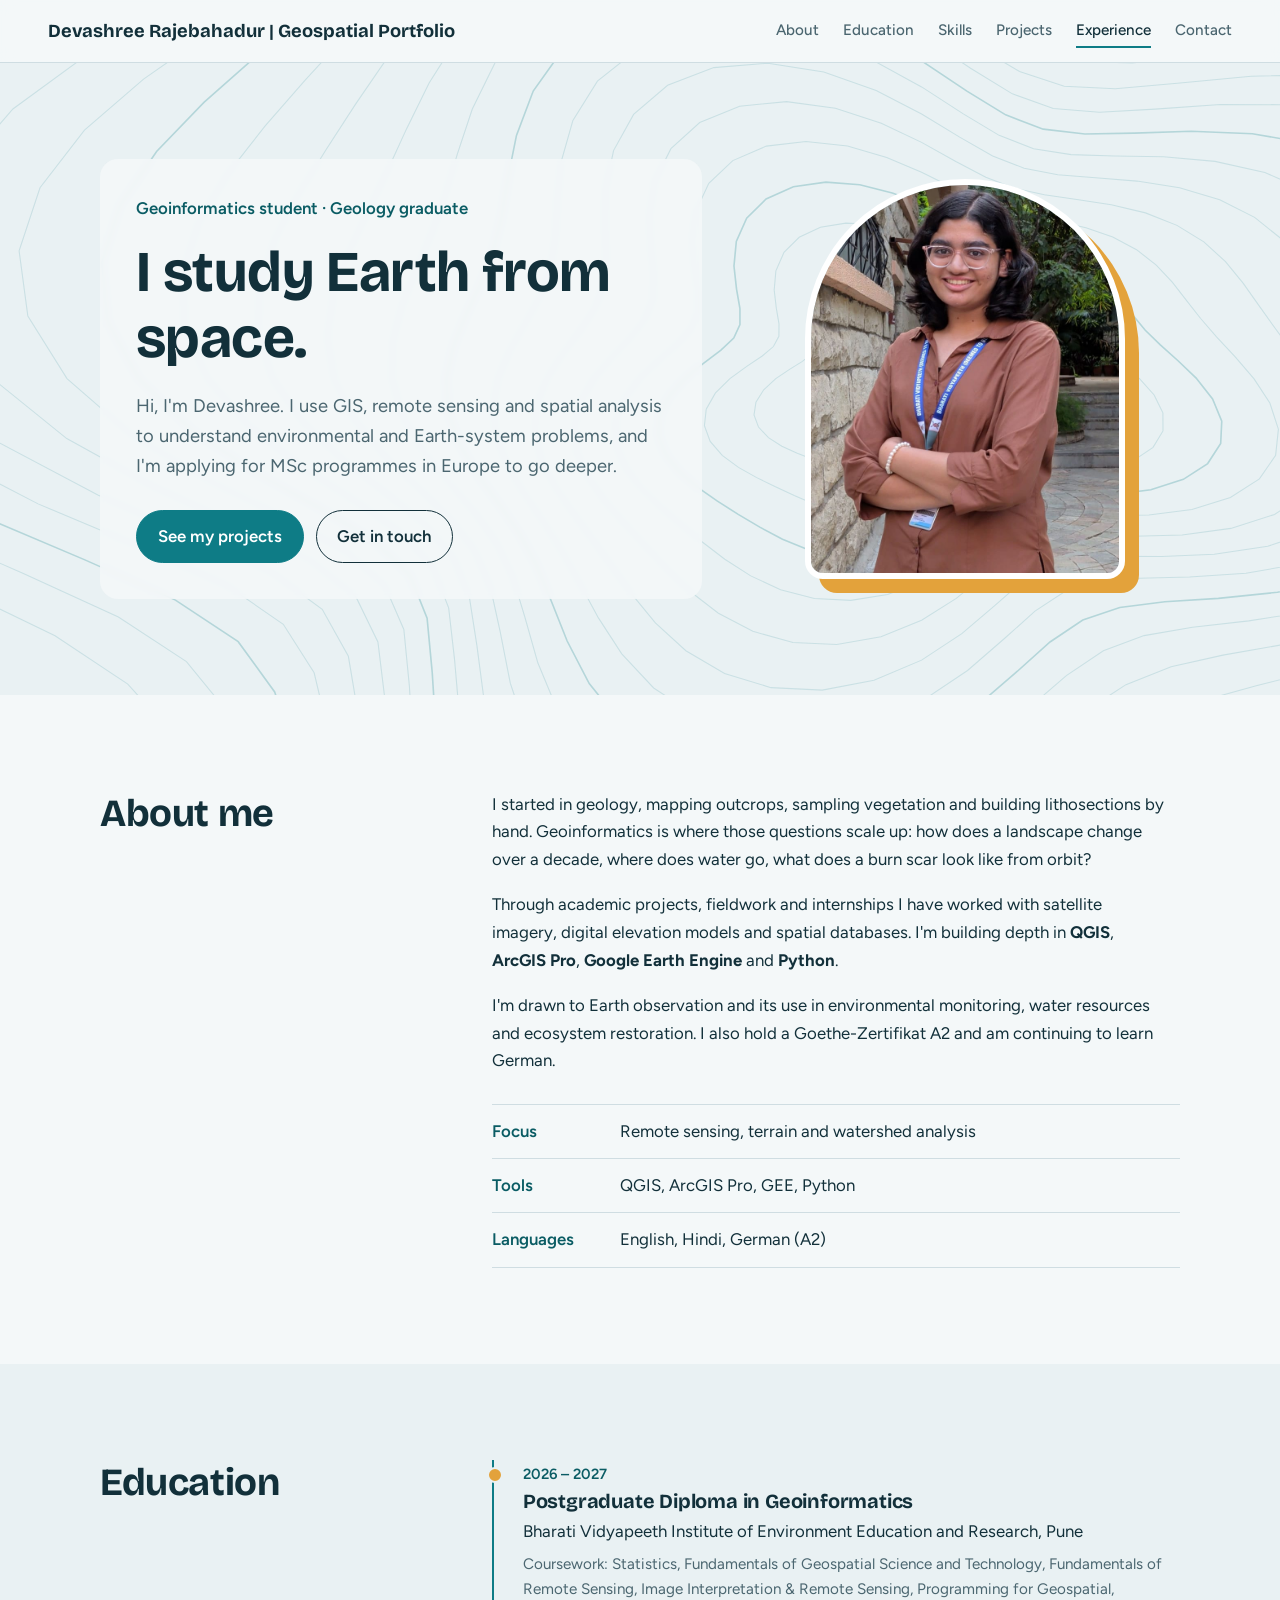
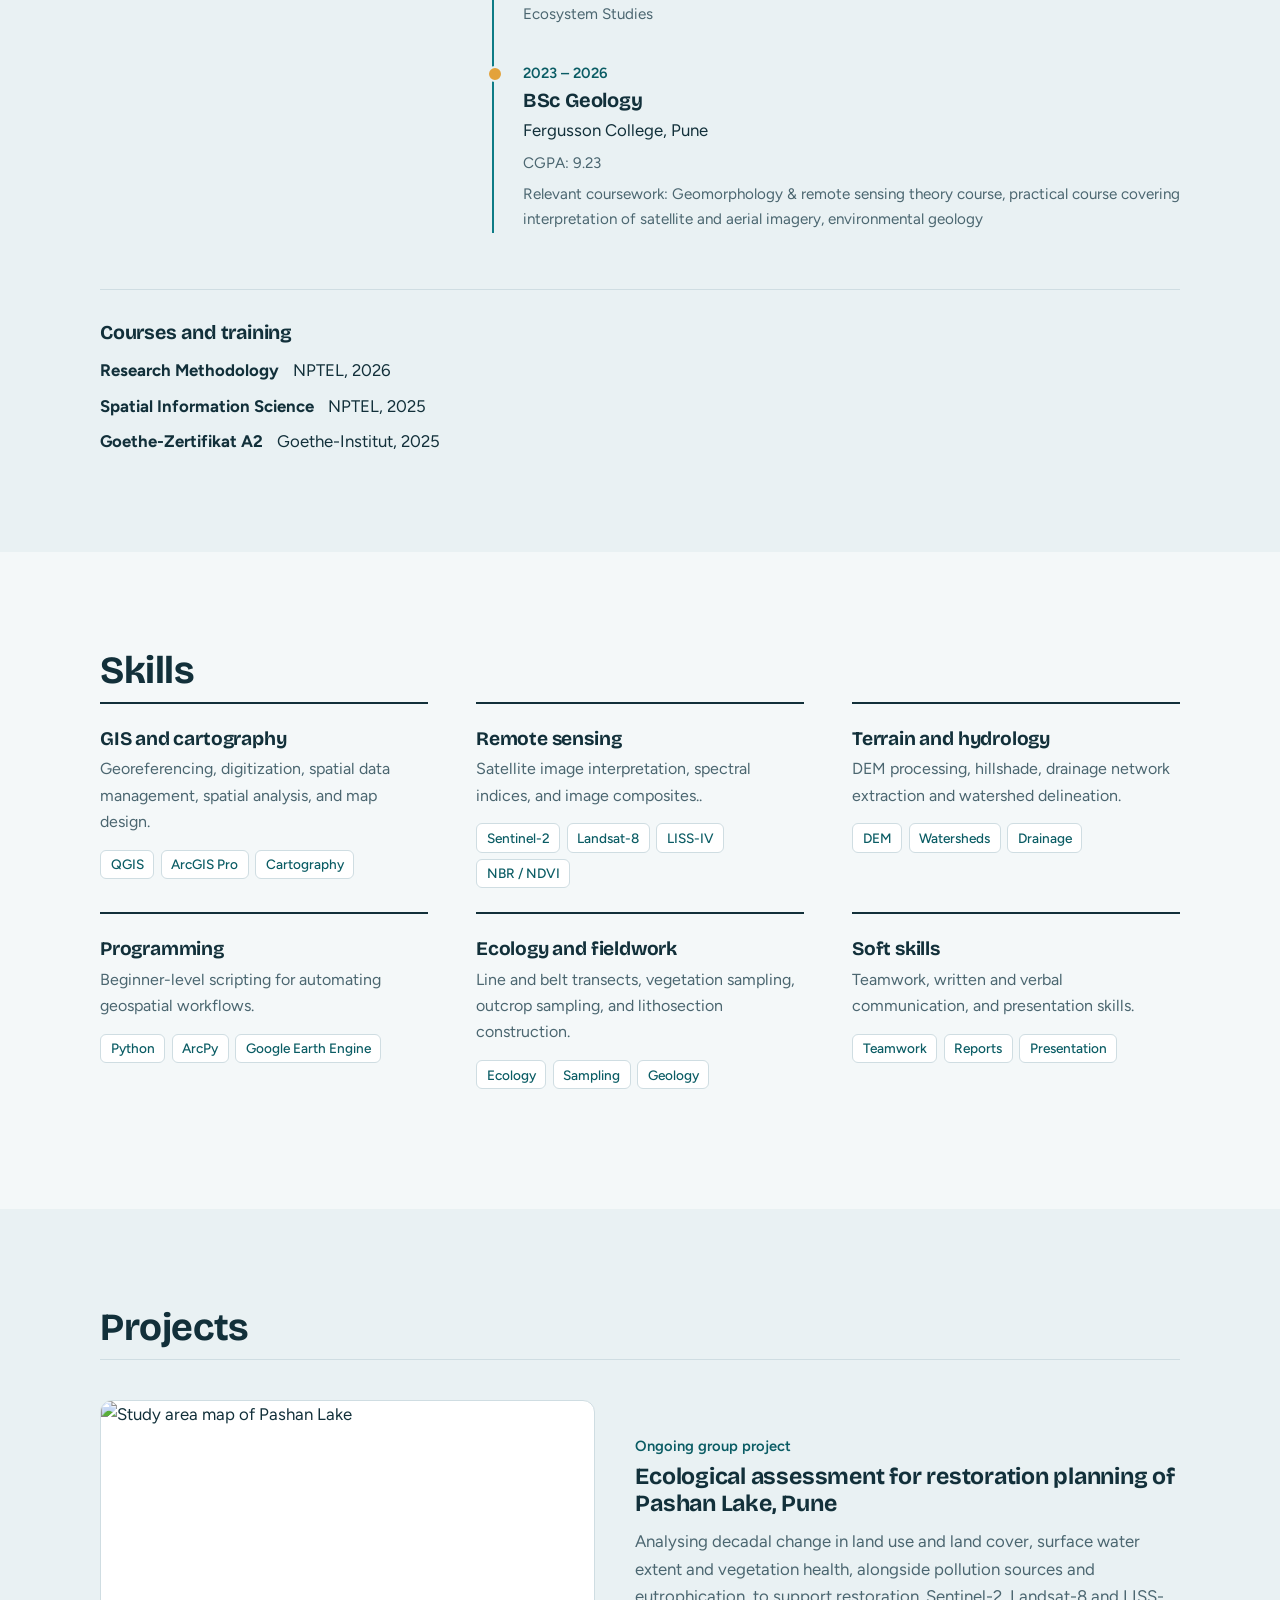
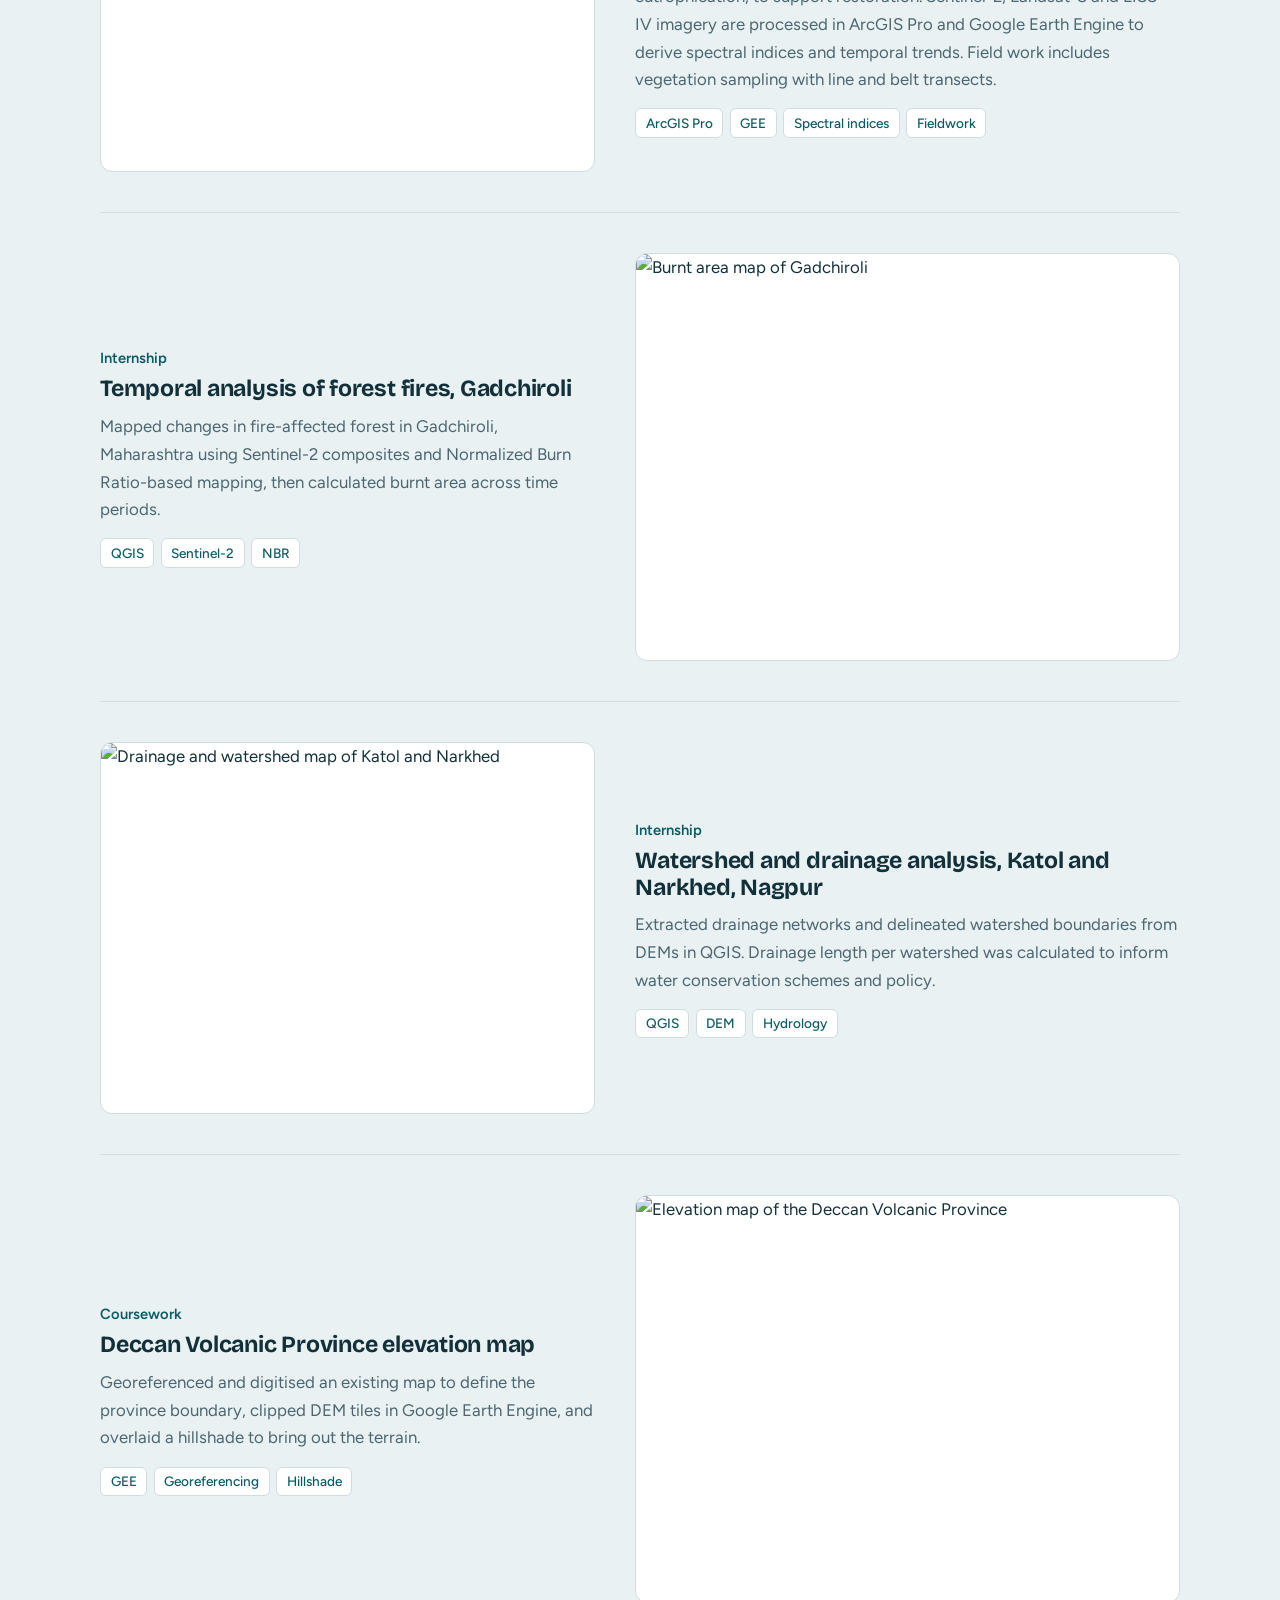
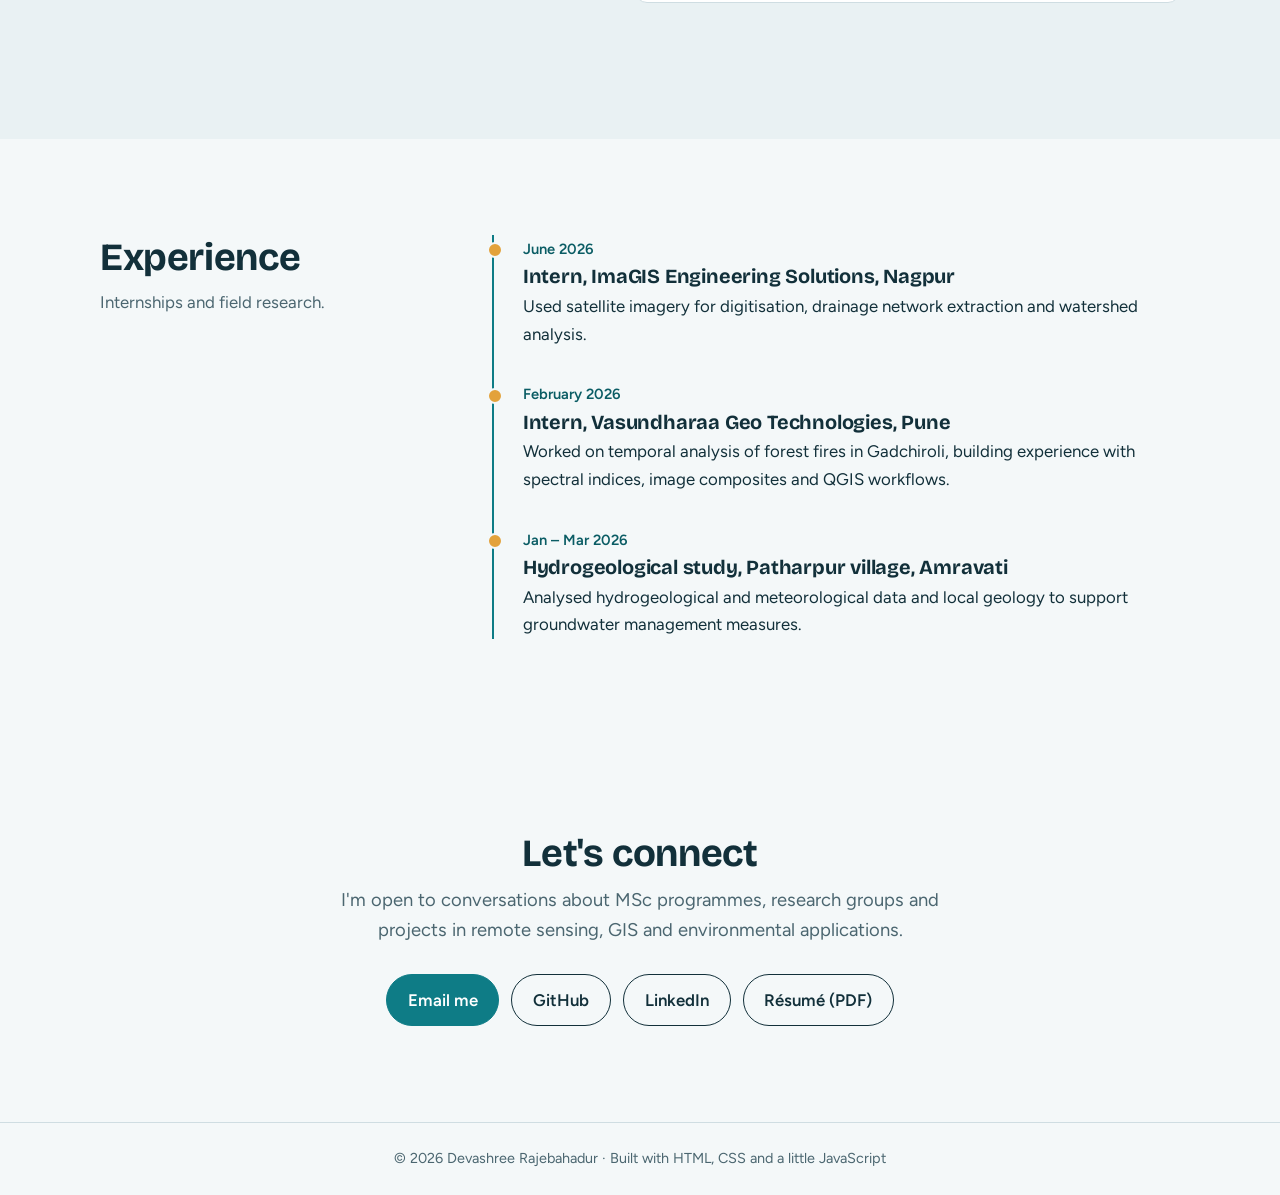
==== index.html @ 15a9a111 "Update index.html" ====
<!DOCTYPE html>
<html lang="en">
<head>
  <meta charset="UTF-8">
  <meta name="viewport" content="width=device-width, initial-scale=1.0">
  <title>Devashree Rajebahadur | Geospatial Portfolio</title>
  <meta name="description" content="Geoinformatics student with a geology background. GIS, remote sensing and spatial analysis portfolio.">
  <link rel="preconnect" href="https://fonts.googleapis.com">
  <link rel="preconnect" href="https://fonts.gstatic.com" crossorigin>
  <link href="https://fonts.googleapis.com/css2?family=Bricolage+Grotesque:opsz,wght@12..96,500;12..96,700&family=Figtree:wght@400;500;600&display=swap" rel="stylesheet">
  <link rel="stylesheet" href="style.css">
</head>
<body>

<header class="nav" id="top">
  <a class="brand" href="#top">Devashree Rajebahadur | Geospatial Portfolio</a>
  <button class="menu-btn" id="menuBtn" aria-label="Open menu" aria-expanded="false">Menu</button>
  <nav id="navLinks" aria-label="Main">
    <a href="#about">About</a>
    <a href="#education">Education</a>
    <a href="#skills">Skills</a>
    <a href="#projects">Projects</a>
    <a href="#experience">Experience</a>
    <a href="#contact">Contact</a>
  </nav>
</header>

<main>
  <!-- HERO -->
  <section class="hero">
    <svg class="contours" id="contours" aria-hidden="true" preserveAspectRatio="xMidYMid slice"></svg>
    <div class="wrap hero-grid">
      <div class="hero-text">
        <p class="kicker">Geoinformatics student · Geology graduate</p>
        <h1>I study Earth from space.</h1>
        <p class="lead">Hi, I'm Devashree. I use GIS, remote sensing and spatial analysis to understand environmental and Earth-system problems, and I'm applying for MSc programmes in Europe to go deeper.</p>
        <div class="actions">
          <a class="btn primary" href="#projects">See my projects</a>
          <a class="btn" href="#contact">Get in touch</a>
        </div>
      </div>
      <figure class="portrait">
        <img src="uploads/profilepic.jpeg" alt="Portrait of Devashree Rajebahadur">
      </figure>
    </div>
  </section>

  <!-- ABOUT -->
  <section class="section" id="about">
    <div class="wrap two-col">
      <div>
        <h2>About me</h2>
       <!---- <p class="sub">From rocks in the field to pixels on screen.</p> -->
      </div>
      <div class="prose">
        <p>I started in geology, mapping outcrops, sampling vegetation and building lithosections by hand. Geoinformatics is where those questions scale up: how does a landscape change over a decade, where does water go, what does a burn scar look like from orbit?</p>
        <p>Through academic projects, fieldwork and internships I have worked with satellite imagery, digital elevation models and spatial databases. I'm building depth in <strong>QGIS</strong>, <strong>ArcGIS Pro</strong>, <strong>Google Earth Engine</strong> and <strong>Python</strong>.</p>
        <p>I'm drawn to Earth observation and its use in environmental monitoring, water resources and ecosystem restoration. I also hold a Goethe-Zertifikat A2 and am continuing to learn German.</p>
        <dl class="facts">
          <div><dt>Focus</dt><dd>Remote sensing, terrain and watershed analysis</dd></div>
          <div><dt>Tools</dt><dd>QGIS, ArcGIS Pro, GEE, Python</dd></div>
          <div><dt>Languages</dt><dd>English, Hindi, German (A2)</dd></div>
        </dl>
      </div>
    </div>
  </section>

  <!-- EDUCATION -->
  <section class="section alt" id="education">
    <div class="wrap two-col">
      <div>
        <h2>Education</h2>
        <!-- <p class="sub">Where the foundations come from.</p> -->
      </div>
      <ol class="timeline">
        <li>
          <span class="when">2026 – 2027</span>
          <h3>Postgraduate Diploma in Geoinformatics</h3>
          <p>Bharati Vidyapeeth Institute of Environment Education and Research, Pune</p>
          <p class="note">Coursework: Statistics, Fundamentals of Geospatial Science and Technology, Fundamentals of Remote Sensing, Image Interpretation &amp; Remote Sensing, Programming for Geospatial, Ecosystem Studies</p>
        </li>
        <li>
          <span class="when">2023 – 2026</span>
          <h3>BSc Geology</h3>
          <p>Fergusson College, Pune</p>
          <p class="note">CGPA: 9.23</p>
          <p class="note"> Relevant coursework: Geomorphology & remote sensing theory course, practical course covering interpretation of satellite and aerial imagery, environmental geology</p>
        </li>
      </ol>
    </div>
    <div class="wrap certs">
      <h3>Courses and training</h3>
      <ul>
        <li><strong>Research Methodology</strong> NPTEL, 2026 <!-- <a href="#">Certificate</a> --></li>
        <li><strong>Spatial Information Science</strong> NPTEL, 2025 </li>
        <li><strong>Goethe-Zertifikat A2</strong> Goethe-Institut, 2025 </li>
      </ul>
    </div>
  </section>

  <!-- SKILLS -->
  <section class="section" id="skills">
    <div class="wrap">
      <h2>Skills</h2>
      <!-- <p class="sub">What I can do today, and what I'm actively building.</p> -->
      <div class="skill-list">
        <div class="skill">
          <h3>GIS and cartography</h3>
          <p>Georeferencing, digitization, spatial data management, spatial analysis, and map design.</p>
          <ul class="tags"><li>QGIS</li><li>ArcGIS Pro</li><li>Cartography</li></ul>
        </div>
        <div class="skill">
          <h3>Remote sensing</h3>
          <p>Satellite image interpretation, spectral indices, and image composites..</p>
          <ul class="tags"><li>Sentinel-2</li><li>Landsat-8</li><li>LISS-IV</li><li>NBR / NDVI</li></ul>
        </div>
        <div class="skill">
          <h3>Terrain and hydrology</h3>
          <p>DEM processing, hillshade, drainage network extraction and watershed delineation.</p>
          <ul class="tags"><li>DEM</li><li>Watersheds</li><li>Drainage</li></ul>
        </div>
        <div class="skill">
          <h3>Programming</h3>
          <p>Beginner-level scripting for automating geospatial workflows.</p>
          <ul class="tags"><li>Python</li><li>ArcPy</li><li>Google Earth Engine</li></ul>
        </div>
        <div class="skill">
          <h3>Ecology and fieldwork</h3>
          <p>Line and belt transects, vegetation sampling, outcrop sampling, and lithosection construction.</p>
          <ul class="tags"><li>Ecology</li><li>Sampling</li><li>Geology</li></ul>
        </div>
        <div class="skill">
          <h3>Soft skills</h3>
          <p>Teamwork, written and verbal communication, and presentation skills.</p>
          <ul class="tags"><li>Teamwork</li><li>Reports</li><li>Presentation</li></ul>
        </div>
      </div>
    </div>
  </section>

  <!-- PROJECTS -->
  <section class="section alt" id="projects">
    <div class="wrap">
      <h2>Projects</h2>
      <!-- <p class="sub">Questions I've asked of spatial data.</p> -->

      <article class="project">
        <img src="uploads/pashan-lake.jpg" alt="Study area map of Pashan Lake">
        <div>
          <p class="type">Ongoing group project</p>
          <h3>Ecological assessment for restoration planning of Pashan Lake, Pune</h3>
          <p>Analysing decadal change in land use and land cover, surface water extent and vegetation health, alongside pollution sources and eutrophication, to support restoration. Sentinel-2, Landsat-8 and LISS-IV imagery are processed in ArcGIS Pro and Google Earth Engine to derive spectral indices and temporal trends. Field work includes vegetation sampling with line and belt transects.</p>
          <ul class="tags"><li>ArcGIS Pro</li><li>GEE</li><li>Spectral indices</li><li>Fieldwork</li></ul>
        </div>
      </article>

      <article class="project">
        <img src="uploads/forest-fire.jpg" alt="Burnt area map of Gadchiroli">
        <div>
          <p class="type">Internship</p>
          <h3>Temporal analysis of forest fires, Gadchiroli</h3>
          <p>Mapped changes in fire-affected forest in Gadchiroli, Maharashtra using Sentinel-2 composites and Normalized Burn Ratio-based mapping, then calculated burnt area across time periods.</p>
          <ul class="tags"><li>QGIS</li><li>Sentinel-2</li><li>NBR</li></ul>
        </div>
      </article>

      <article class="project">
        <img src="uploads/watershed.jpg" alt="Drainage and watershed map of Katol and Narkhed">
        <div>
          <p class="type">Internship</p>
          <h3>Watershed and drainage analysis, Katol and Narkhed, Nagpur</h3>
          <p>Extracted drainage networks and delineated watershed boundaries from DEMs in QGIS. Drainage length per watershed was calculated to inform water conservation schemes and policy.</p>
          <ul class="tags"><li>QGIS</li><li>DEM</li><li>Hydrology</li></ul>
        </div>
      </article>

      <article class="project">
        <img src="uploads/deccan.jpg" alt="Elevation map of the Deccan Volcanic Province">
        <div>
          <p class="type">Coursework</p>
          <h3>Deccan Volcanic Province elevation map</h3>
          <p>Georeferenced and digitised an existing map to define the province boundary, clipped DEM tiles in Google Earth Engine, and overlaid a hillshade to bring out the terrain.</p>
          <ul class="tags"><li>GEE</li><li>Georeferencing</li><li>Hillshade</li></ul>
        </div>
      </article>
    </div>
  </section>

  <!-- EXPERIENCE -->
  <section class="section" id="experience">
    <div class="wrap two-col">
      <div>
        <h2>Experience</h2>
        <p class="sub">Internships and field research.</p>
      </div>
      <ol class="timeline">
        <li>
          <span class="when">June 2026</span>
          <h3>Intern, ImaGIS Engineering Solutions, Nagpur</h3>
          <p>Used satellite imagery for digitisation, drainage network extraction and watershed analysis.</p>
        </li>
        <li>
          <span class="when">February 2026</span>
          <h3>Intern, Vasundharaa Geo Technologies, Pune</h3>
          <p>Worked on temporal analysis of forest fires in Gadchiroli, building experience with spectral indices, image composites and QGIS workflows.</p>
        </li>
        <li>
          <span class="when">Jan – Mar 2026</span>
          <h3>Hydrogeological study, Patharpur village, Amravati</h3>
          <p>Analysed hydrogeological and meteorological data and local geology to support groundwater management measures.</p>
        </li>
      </ol>
    </div>
  </section>

  <!-- CONTACT -->
  <section class="section contact" id="contact">
    <div class="wrap">
      <h2>Let's connect</h2>
      <p class="lead">I'm open to conversations about MSc programmes, research groups and projects in remote sensing, GIS and environmental applications.</p>
      <div class="actions">
        <a class="btn primary" href="mailto:your.email@example.com">Email me</a>
        <a class="btn" href="https://github.com/devashree-rajebahadur" target="_blank" rel="noopener">GitHub</a>
        <a class="btn" href="https://www.linkedin.com/in/devashree-rajebahadur-34b493273/" target="_blank" rel="noopener">LinkedIn</a>
        <a class="btn" href="files/resume.pdf" target="_blank" rel="noopener">Résumé (PDF)</a>
      </div>
    </div>
  </section>
</main>

<footer>
  <p>© <span id="year"></span> Devashree Rajebahadur · Built with HTML, CSS and a little JavaScript</p>
</footer>

<script src="script.js"></script>
</body>
</html>
---- style.css ----
:root {
  --bg: #f4f8f9;
  --surface: #ffffff;
  --alt: #e9f1f3;
  --ink: #12303a;
  --muted: #4b6670;
  --line: #cfdde2;
  --accent: #0e7c86;
  --accent-dark: #0a5c64;
  --warm: #e3a23b;
}

* { box-sizing: border-box; margin: 0; padding: 0; }
html { scroll-behavior: smooth; scroll-padding-top: 72px; }
body {
  font-family: 'Figtree', system-ui, sans-serif;
  background: var(--bg);
  color: var(--ink);
  line-height: 1.65;
  font-size: 1.05rem;
}
h1, h2, h3 { font-family: 'Bricolage Grotesque', sans-serif; line-height: 1.15; letter-spacing: -0.01em; }
a { color: var(--accent-dark); }
a:focus-visible, button:focus-visible { outline: 3px solid var(--warm); outline-offset: 3px; }
.wrap { width: min(1080px, 100% - 3rem); margin-inline: auto; }

/* NAV */
.nav {
  position: sticky; top: 0; z-index: 20;
  display: flex; justify-content: space-between; align-items: center;
  padding: .9rem clamp(1rem, 4vw, 3rem);
  background: rgba(244, 248, 249, .92);
  backdrop-filter: blur(8px);
  border-bottom: 1px solid var(--line);
}
.brand { font-family: 'Bricolage Grotesque', sans-serif; font-weight: 700; font-size: 1.15rem; text-decoration: none; color: var(--ink); }
nav { display: flex; gap: 1.5rem; }
nav a { text-decoration: none; color: var(--muted); font-weight: 500; font-size: .95rem; padding: .2rem 0; border-bottom: 2px solid transparent; }
nav a:hover, nav a.active { color: var(--ink); border-color: var(--accent); }
.menu-btn { display: none; background: none; border: 1px solid var(--line); border-radius: 8px; padding: .4rem .8rem; font: inherit; color: var(--ink); cursor: pointer; }

/* HERO */
.hero { position: relative; overflow: hidden; padding: clamp(3rem, 8vw, 6rem) 0; background: var(--alt); }
.contours { position: absolute; inset: 0; width: 100%; height: 100%; }
.contours path { fill: none; stroke: var(--accent); stroke-width: 1; opacity: .14; }
.contours path:nth-child(5n) { stroke-width: 1.5; opacity: .24; }
.hero-grid { position: relative; display: grid; grid-template-columns: 1.4fr 1fr; gap: 3rem; align-items: center; }
.hero-text {
  background: rgba(244, 248, 249, .88);
  backdrop-filter: blur(3px);
  border-radius: 18px;
  padding: clamp(1.25rem, 3vw, 2.25rem);
}
.kicker { color: var(--accent-dark); font-weight: 600; margin-bottom: 1rem; }
h1 { font-size: clamp(2.2rem, 5vw, 3.6rem); font-weight: 700; margin-bottom: 1.2rem; }
.lead { font-size: 1.15rem; color: var(--muted); max-width: 40rem; }
.actions { display: flex; flex-wrap: wrap; gap: .75rem; margin-top: 1.8rem; }
.btn {
  display: inline-block; padding: .7rem 1.3rem; border-radius: 999px;
  border: 1.5px solid var(--ink); color: var(--ink); text-decoration: none; font-weight: 600;
  transition: background .2s, color .2s;
}
.btn:hover { background: var(--ink); color: #fff; }
.btn.primary { background: var(--accent); border-color: var(--accent); color: #fff; }
.btn.primary:hover { background: var(--accent-dark); border-color: var(--accent-dark); }
.portrait { justify-self: center; width: min(320px, 80%); aspect-ratio: 4 / 5; border-radius: 160px 160px 18px 18px; overflow: hidden; border: 6px solid var(--surface); box-shadow: 14px 14px 0 var(--warm); background: var(--line); }
.portrait img { width: 100%; height: 100%; object-fit: cover; display: block; }

/* SECTIONS */
.section { padding: clamp(3.5rem, 8vw, 6rem) 0; }
.section.alt { background: var(--alt); }
h2 { font-size: clamp(1.8rem, 3.5vw, 2.4rem); margin-bottom: .6rem; }
.sub { color: var(--muted); margin-bottom: 2rem; }
.two-col { display: grid; grid-template-columns: 1fr 2fr; gap: 3rem; }
.two-col .sub { margin-bottom: 0; }
.prose p { margin-bottom: 1.1rem; max-width: 42rem; }
.facts { margin-top: 1.8rem; border-top: 1px solid var(--line); }
.facts div { display: grid; grid-template-columns: 7rem 1fr; gap: 1rem; padding: .8rem 0; border-bottom: 1px solid var(--line); }
.facts dt { font-weight: 600; color: var(--accent-dark); }

/* TIMELINE */
.timeline { list-style: none; border-left: 2px solid var(--accent); padding-left: 1.8rem; }
.timeline li { position: relative; padding-bottom: 2rem; }
.timeline li:last-child { padding-bottom: 0; }
.timeline li::before { content: ''; position: absolute; left: calc(-1.8rem - 7px); top: .45rem; width: 12px; height: 12px; border-radius: 50%; background: var(--warm); border: 2px solid var(--bg); }
.alt .timeline li::before { border-color: var(--alt); }
.when { font-weight: 600; color: var(--accent-dark); font-size: .92rem; }
.timeline h3 { font-size: 1.25rem; margin: .15rem 0 .3rem; }
.note { color: var(--muted); font-size: .95rem; margin-top: .4rem; }
.certs { margin-top: 3.5rem; padding-top: 2rem; border-top: 1px solid var(--line); }
.certs h3 { margin-bottom: .8rem; }
.certs ul { list-style: none; display: grid; gap: .5rem; }
.certs strong { margin-right: .6rem; }

/* SKILLS */
.skill-list { display: grid; grid-template-columns: repeat(auto-fit, minmax(300px, 1fr)); gap: 0 3rem; }
.skill { padding: 1.5rem 0; border-top: 2px solid var(--ink); }
.skill h3 { font-size: 1.2rem; margin-bottom: .4rem; }
.skill p { color: var(--muted); font-size: 1rem; }
.tags { list-style: none; display: flex; flex-wrap: wrap; gap: .4rem; margin-top: .9rem; }
.tags li { background: var(--surface); border: 1px solid var(--line); border-radius: 6px; padding: .15rem .6rem; font-size: .85rem; font-weight: 500; color: var(--accent-dark); }

/* PROJECTS */
.project { display: grid; grid-template-columns: 1fr 1.1fr; gap: 2.5rem; align-items: center; padding: 2.5rem 0; border-top: 1px solid var(--line); }
.project:nth-of-type(even) img, .project:nth-of-type(even) .ph { order: 2; }
.project img, .project .ph { width: 100%; aspect-ratio: 4 / 3; object-fit: cover; border-radius: 12px; background: var(--surface); border: 1px solid var(--line); }
.ph { display: grid; place-items: center; color: var(--muted); font-size: .9rem; text-align: center; padding: 1rem; background-image: repeating-radial-gradient(circle at 30% 40%, transparent 0 14px, rgba(14,124,134,.12) 14px 15px) !important; }
.type { color: var(--accent-dark); font-weight: 600; font-size: .92rem; margin-bottom: .3rem; }
.project h3 { font-size: 1.45rem; margin-bottom: .7rem; }
.project p:not(.type) { color: var(--muted); }

/* CONTACT / FOOTER */
.contact { text-align: center; }
.contact .lead { margin-inline: auto; }
.contact .actions { justify-content: center; }
footer { text-align: center; padding: 1.5rem; font-size: .9rem; color: var(--muted); border-top: 1px solid var(--line); }

/* RESPONSIVE */
@media (max-width: 800px) {
  .menu-btn { display: block; }
  nav { display: none; position: absolute; top: 100%; left: 0; right: 0; flex-direction: column; gap: 0; background: var(--bg); border-bottom: 1px solid var(--line); padding: .5rem 1.5rem 1rem; }
  nav.open { display: flex; }
  nav a { padding: .7rem 0; }
  .hero-grid, .two-col, .project { grid-template-columns: 1fr; gap: 1.5rem; }
  .project:nth-of-type(even) img, .project:nth-of-type(even) .ph { order: 0; }
  .portrait { order: -1; width: 220px; }
}
@media (prefers-reduced-motion: reduce) { html { scroll-behavior: auto; } * { transition: none !important; } }
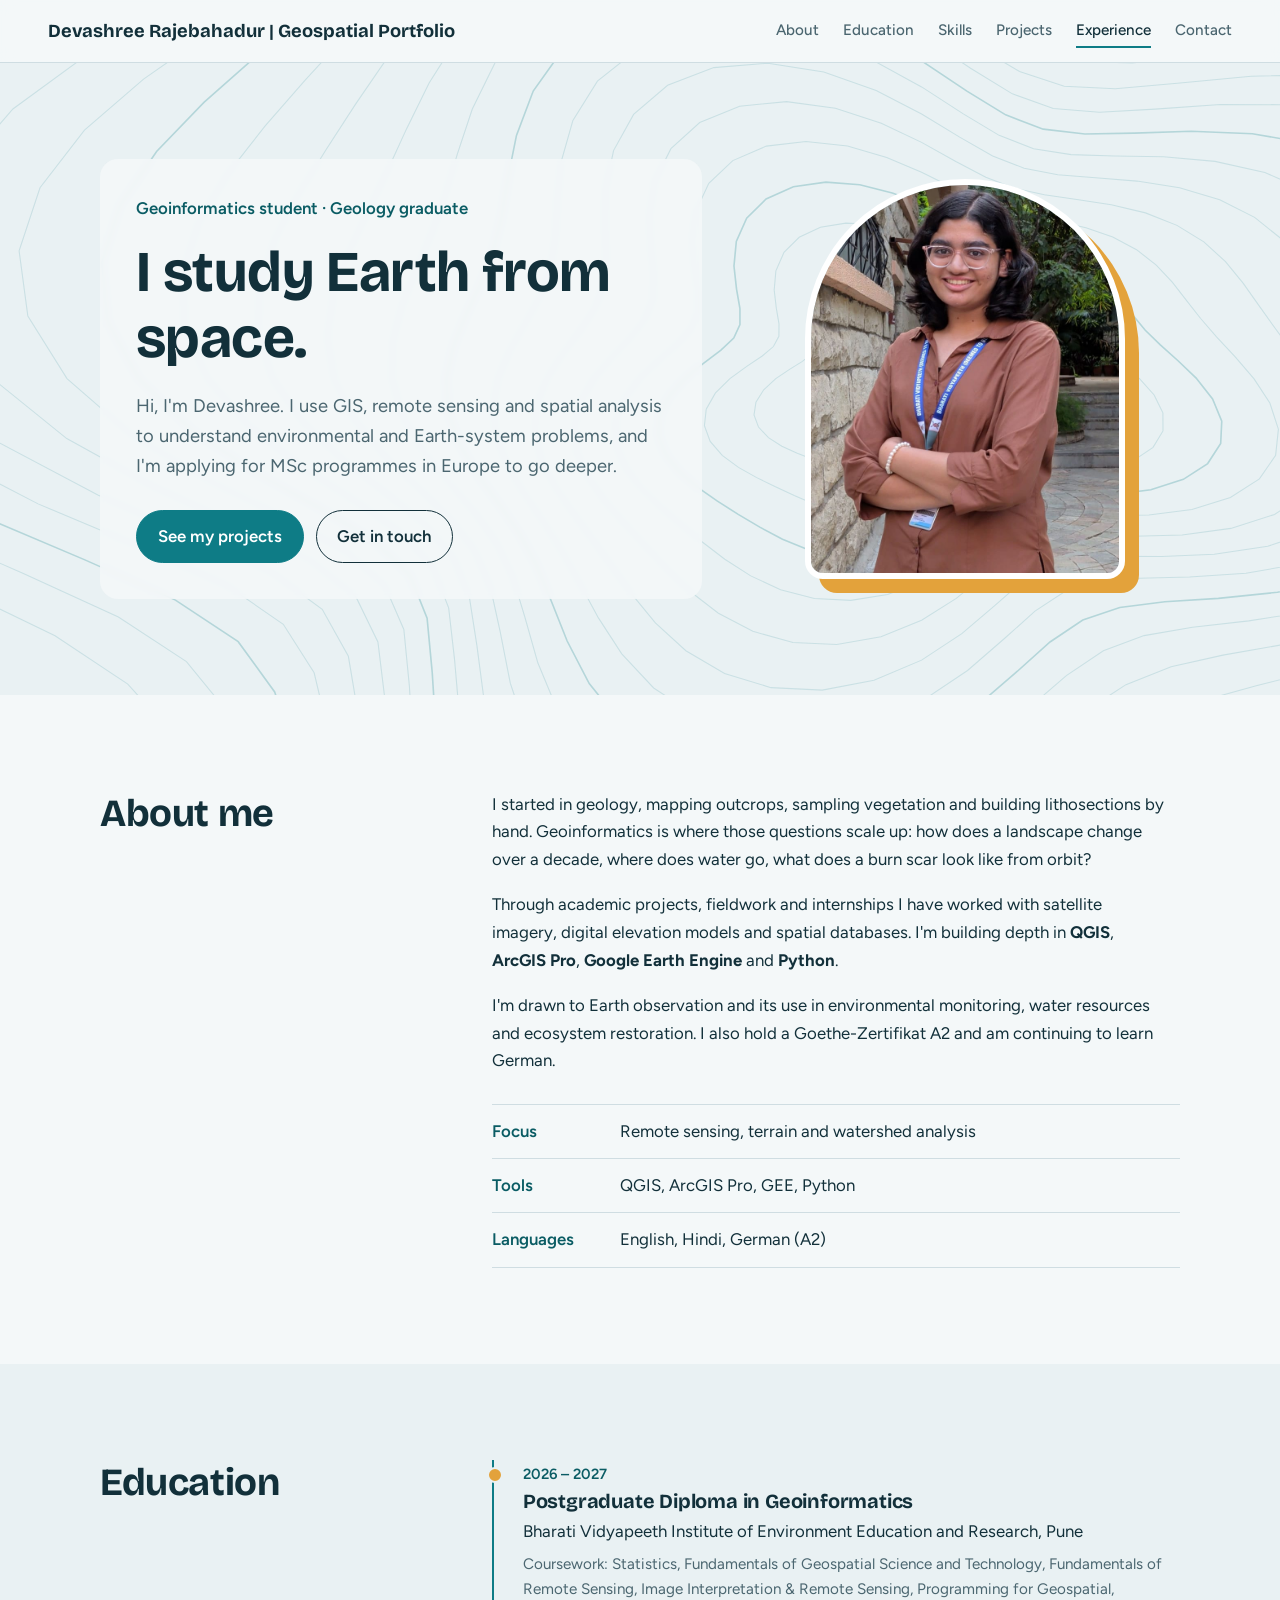
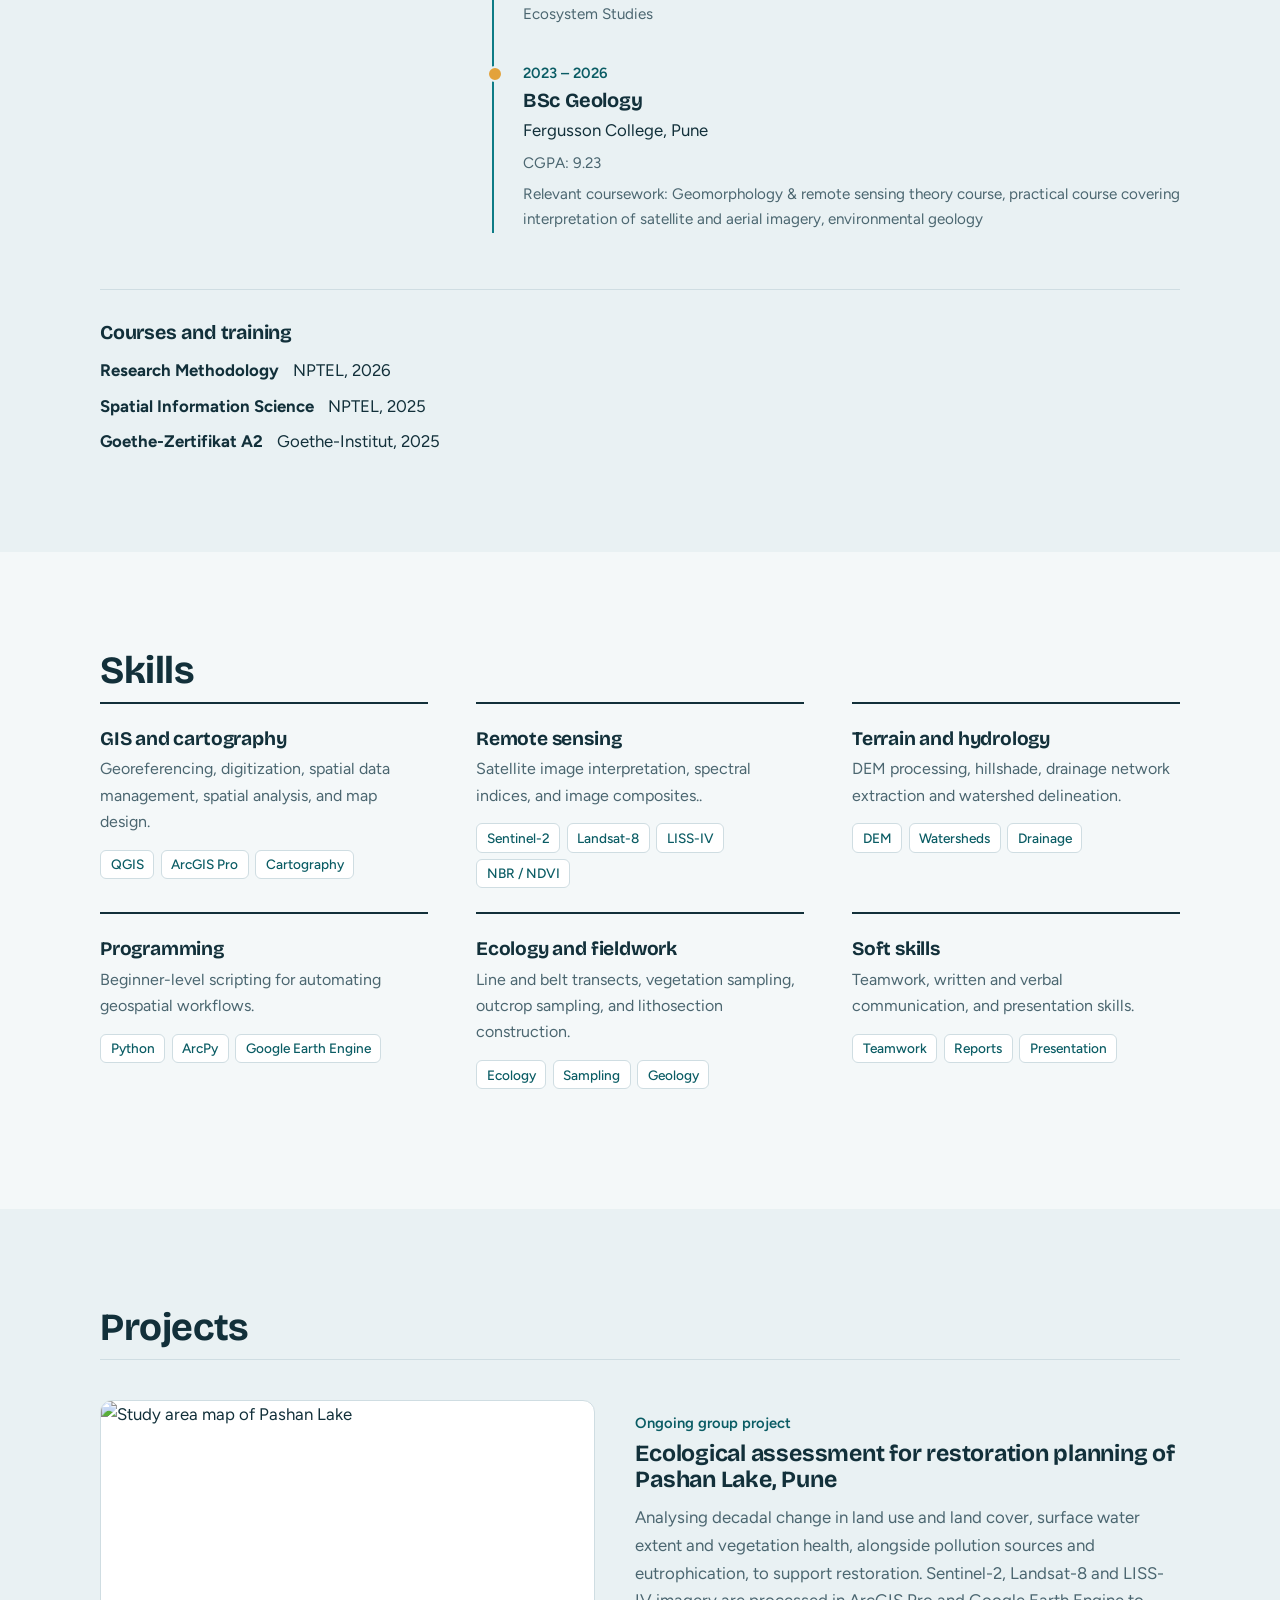
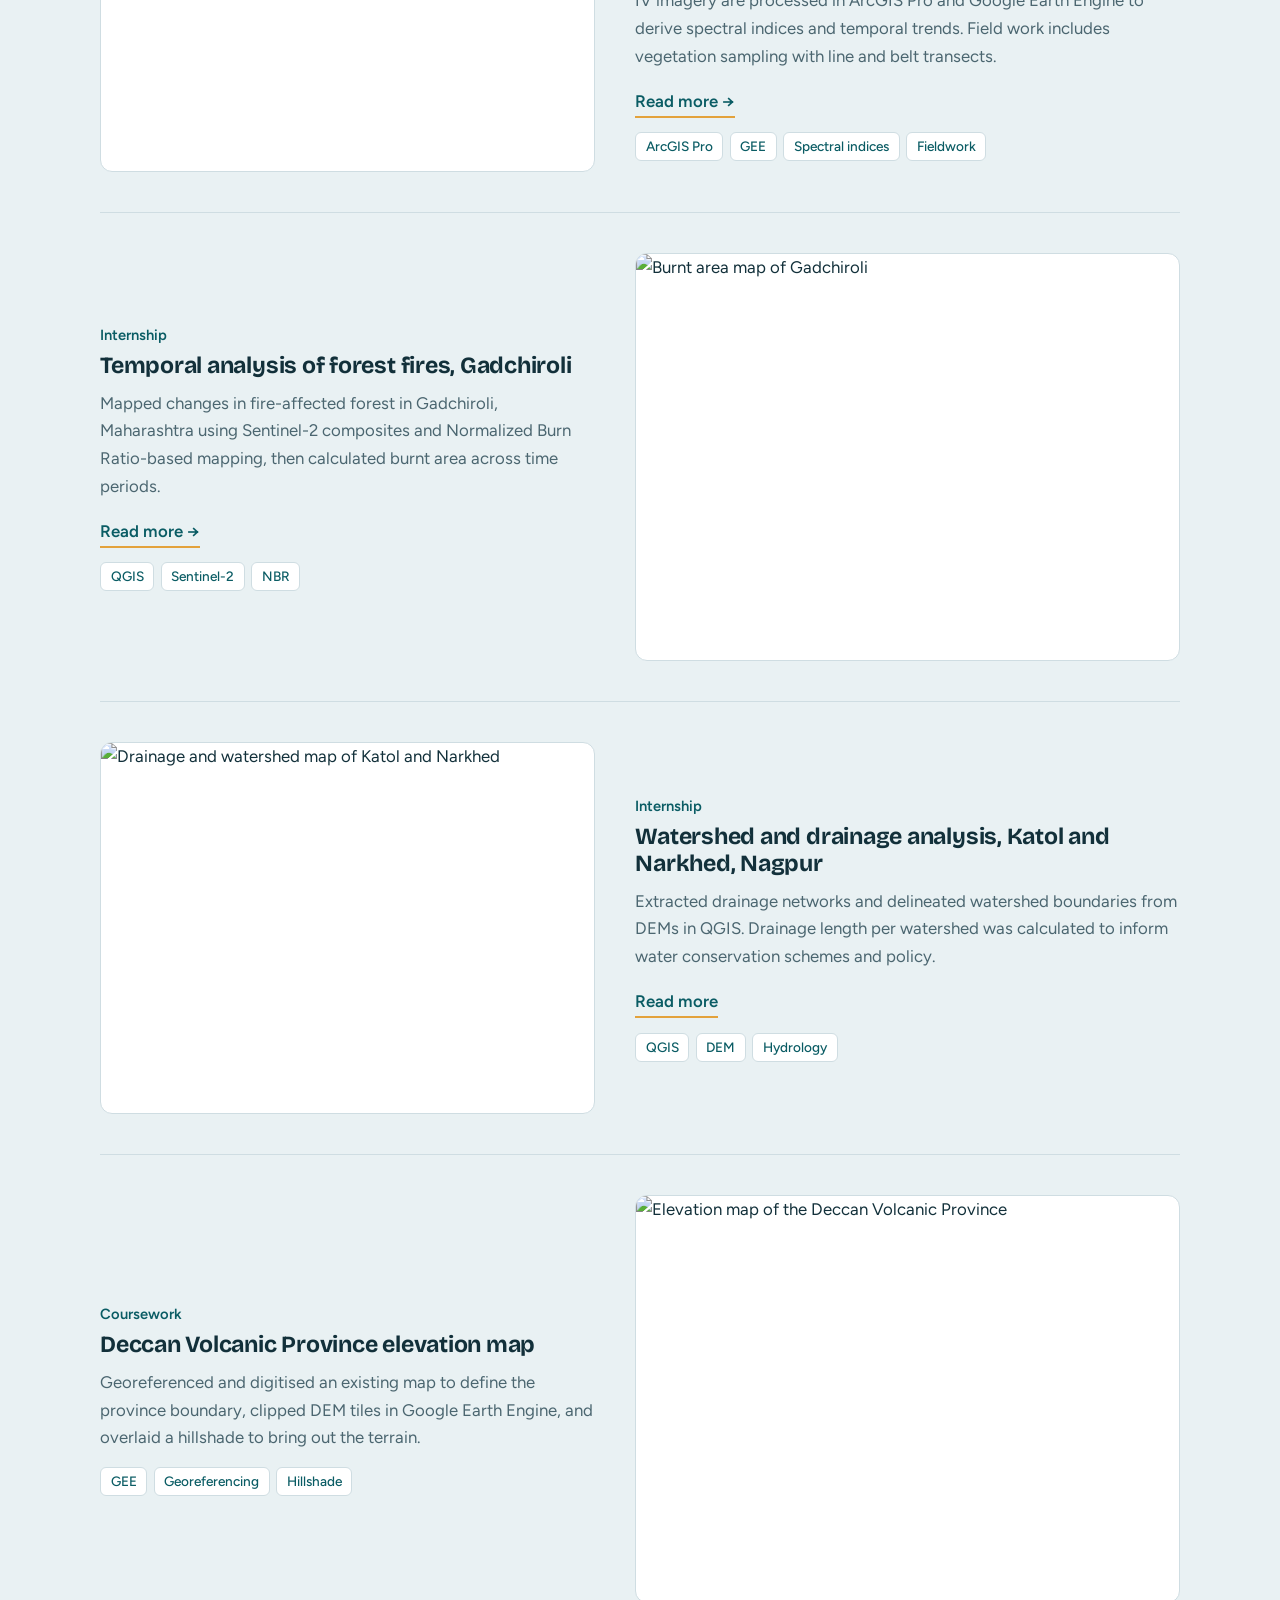
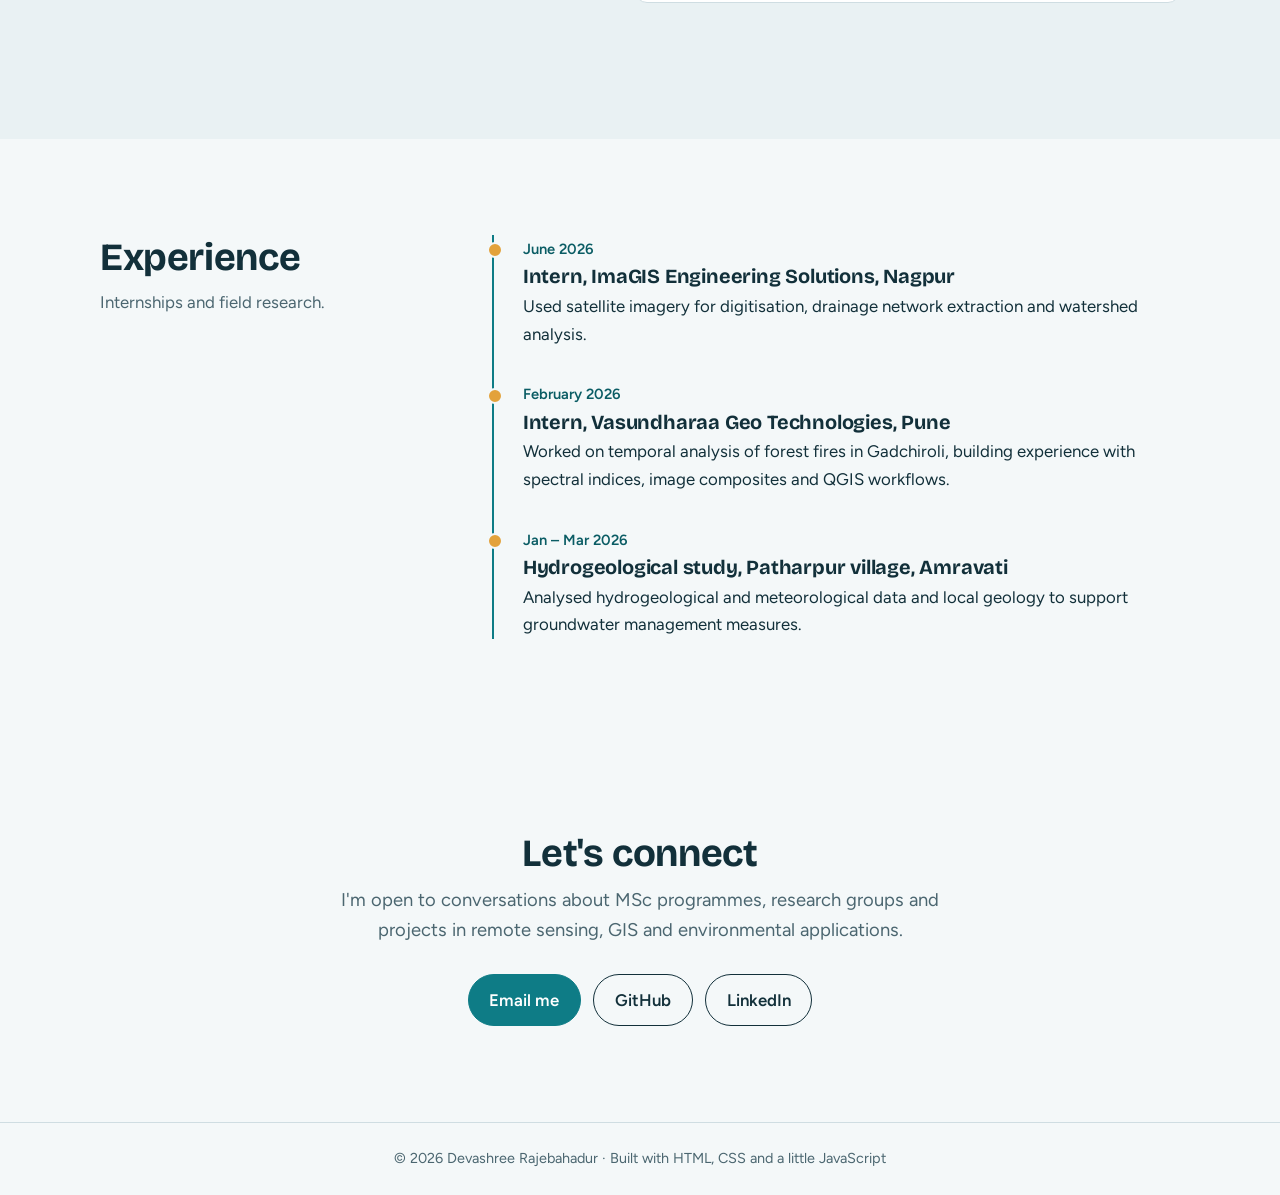
==== commit b700f5ba: "projects" ====
--- a/index.html
+++ b/index.html
@@ -150,6 +150,7 @@
           <p class="type">Ongoing group project</p>
           <h3>Ecological assessment for restoration planning of Pashan Lake, Pune</h3>
           <p>Analysing decadal change in land use and land cover, surface water extent and vegetation health, alongside pollution sources and eutrophication, to support restoration. Sentinel-2, Landsat-8 and LISS-IV imagery are processed in ArcGIS Pro and Google Earth Engine to derive spectral indices and temporal trends. Field work includes vegetation sampling with line and belt transects.</p>
+          <a class="read-more" href="project-pashan-lake.html">Read more →</a>
           <ul class="tags"><li>ArcGIS Pro</li><li>GEE</li><li>Spectral indices</li><li>Fieldwork</li></ul>
         </div>
       </article>
@@ -160,6 +161,7 @@
           <p class="type">Internship</p>
           <h3>Temporal analysis of forest fires, Gadchiroli</h3>
           <p>Mapped changes in fire-affected forest in Gadchiroli, Maharashtra using Sentinel-2 composites and Normalized Burn Ratio-based mapping, then calculated burnt area across time periods.</p>
+          <a class="read-more" href="project-gadchiroli-fire.html">Read more →</a>
           <ul class="tags"><li>QGIS</li><li>Sentinel-2</li><li>NBR</li></ul>
         </div>
       </article>
@@ -170,6 +172,7 @@
           <p class="type">Internship</p>
           <h3>Watershed and drainage analysis, Katol and Narkhed, Nagpur</h3>
           <p>Extracted drainage networks and delineated watershed boundaries from DEMs in QGIS. Drainage length per watershed was calculated to inform water conservation schemes and policy.</p>
+          <a class="read-more" href="project-watershed.html">Read more</a>
           <ul class="tags"><li>QGIS</li><li>DEM</li><li>Hydrology</li></ul>
         </div>
       </article>
@@ -222,7 +225,6 @@
         <a class="btn primary" href="mailto:your.email@example.com">Email me</a>
         <a class="btn" href="https://github.com/devashree-rajebahadur" target="_blank" rel="noopener">GitHub</a>
         <a class="btn" href="https://www.linkedin.com/in/devashree-rajebahadur-34b493273/" target="_blank" rel="noopener">LinkedIn</a>
-        <a class="btn" href="files/resume.pdf" target="_blank" rel="noopener">Résumé (PDF)</a>
       </div>
     </div>
   </section>
--- a/style.css
+++ b/style.css
@@ -126,3 +126,31 @@
   .portrait { order: -1; width: 220px; }
 }
 @media (prefers-reduced-motion: reduce) { html { scroll-behavior: auto; } * { transition: none !important; } }
+
+/* PROJECT LINKS AND PROJECT PAGES */
+.read-more { display: inline-block; margin-top: 1.1rem; font-weight: 600; color: var(--accent-dark); text-decoration: none; border-bottom: 2px solid var(--warm); }
+.read-more:hover { color: var(--ink); }
+
+.hero.slim { padding: clamp(2.5rem, 6vw, 4.5rem) 0; }
+.hero.slim .hero-text { max-width: 46rem; }
+.back { display: inline-block; margin-bottom: 1.2rem; font-weight: 600; text-decoration: none; color: var(--accent-dark); }
+.back:hover { color: var(--ink); }
+.meta { display: flex; flex-wrap: wrap; gap: .5rem 2rem; margin-top: 1.4rem; padding-top: 1rem; border-top: 1px solid var(--line); font-size: .95rem; color: var(--muted); }
+.meta strong { color: var(--ink); }
+
+.question { font-family: 'Bricolage Grotesque', sans-serif; font-size: clamp(1.3rem, 2.6vw, 1.75rem); line-height: 1.35; border-left: 4px solid var(--warm); padding-left: 1.2rem; max-width: 40rem; }
+
+.figure { margin: 1.8rem 0; }
+.figure img, .figure .ph { width: 100%; border-radius: 12px; border: 1px solid var(--line); background: var(--surface); display: block; }
+.figure .ph { aspect-ratio: 16 / 9; }
+.figure figcaption { margin-top: .6rem; font-size: .9rem; color: var(--muted); }
+
+.steps { list-style: none; counter-reset: step; margin: 1.5rem 0; }
+.steps li { counter-increment: step; position: relative; padding: 0 0 1.4rem 3rem; }
+.steps li::before { content: counter(step); position: absolute; left: 0; top: 0; width: 2rem; height: 2rem; border-radius: 50%; background: var(--accent); color: #fff; display: grid; place-items: center; font-weight: 600; font-size: .95rem; }
+.steps h4 { font-family: 'Bricolage Grotesque', sans-serif; font-size: 1.1rem; margin-bottom: .15rem; }
+
+.stats { display: grid; grid-template-columns: repeat(auto-fit, minmax(150px, 1fr)); gap: 1rem; margin: 1.5rem 0; }
+.stat { background: var(--surface); border: 1px solid var(--line); border-radius: 12px; padding: 1rem; }
+.stat b { display: block; font-family: 'Bricolage Grotesque', sans-serif; font-size: 1.8rem; color: var(--accent-dark); }
+.stat span { font-size: .9rem; color: var(--muted); }
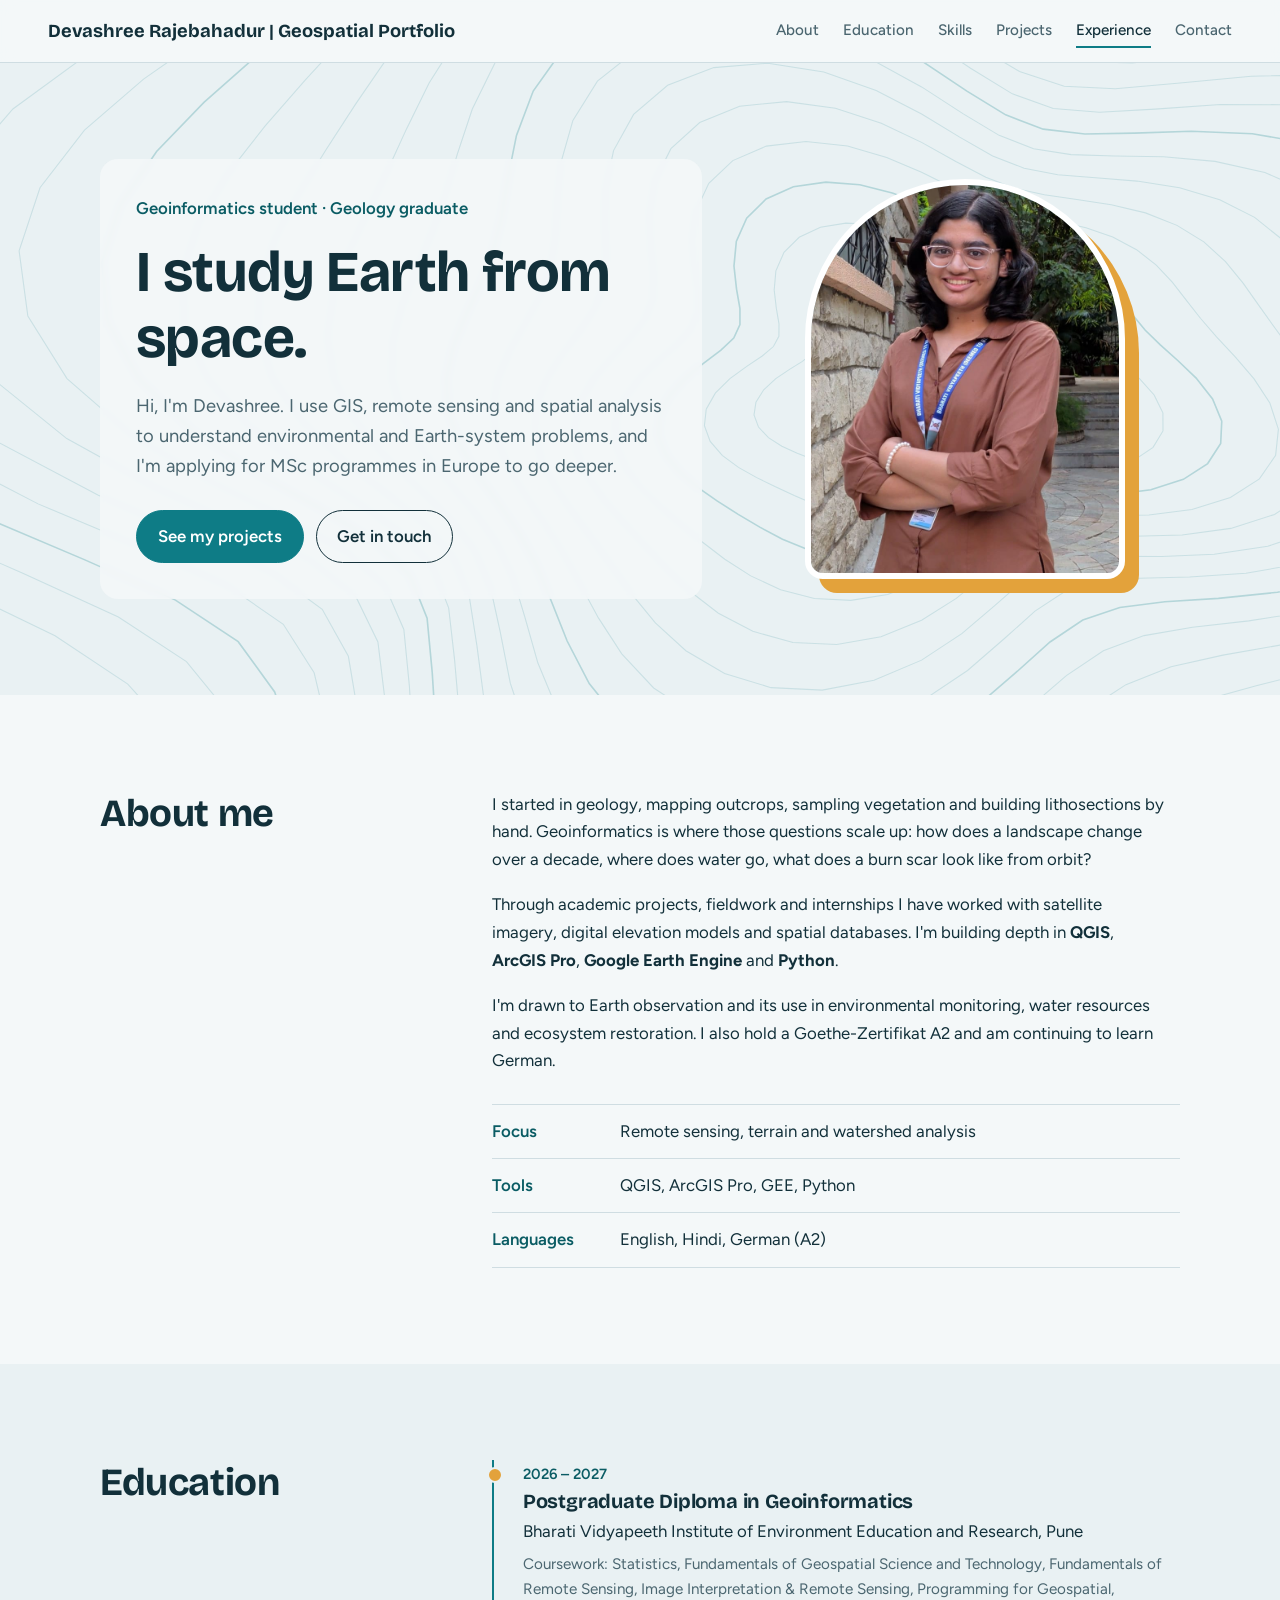
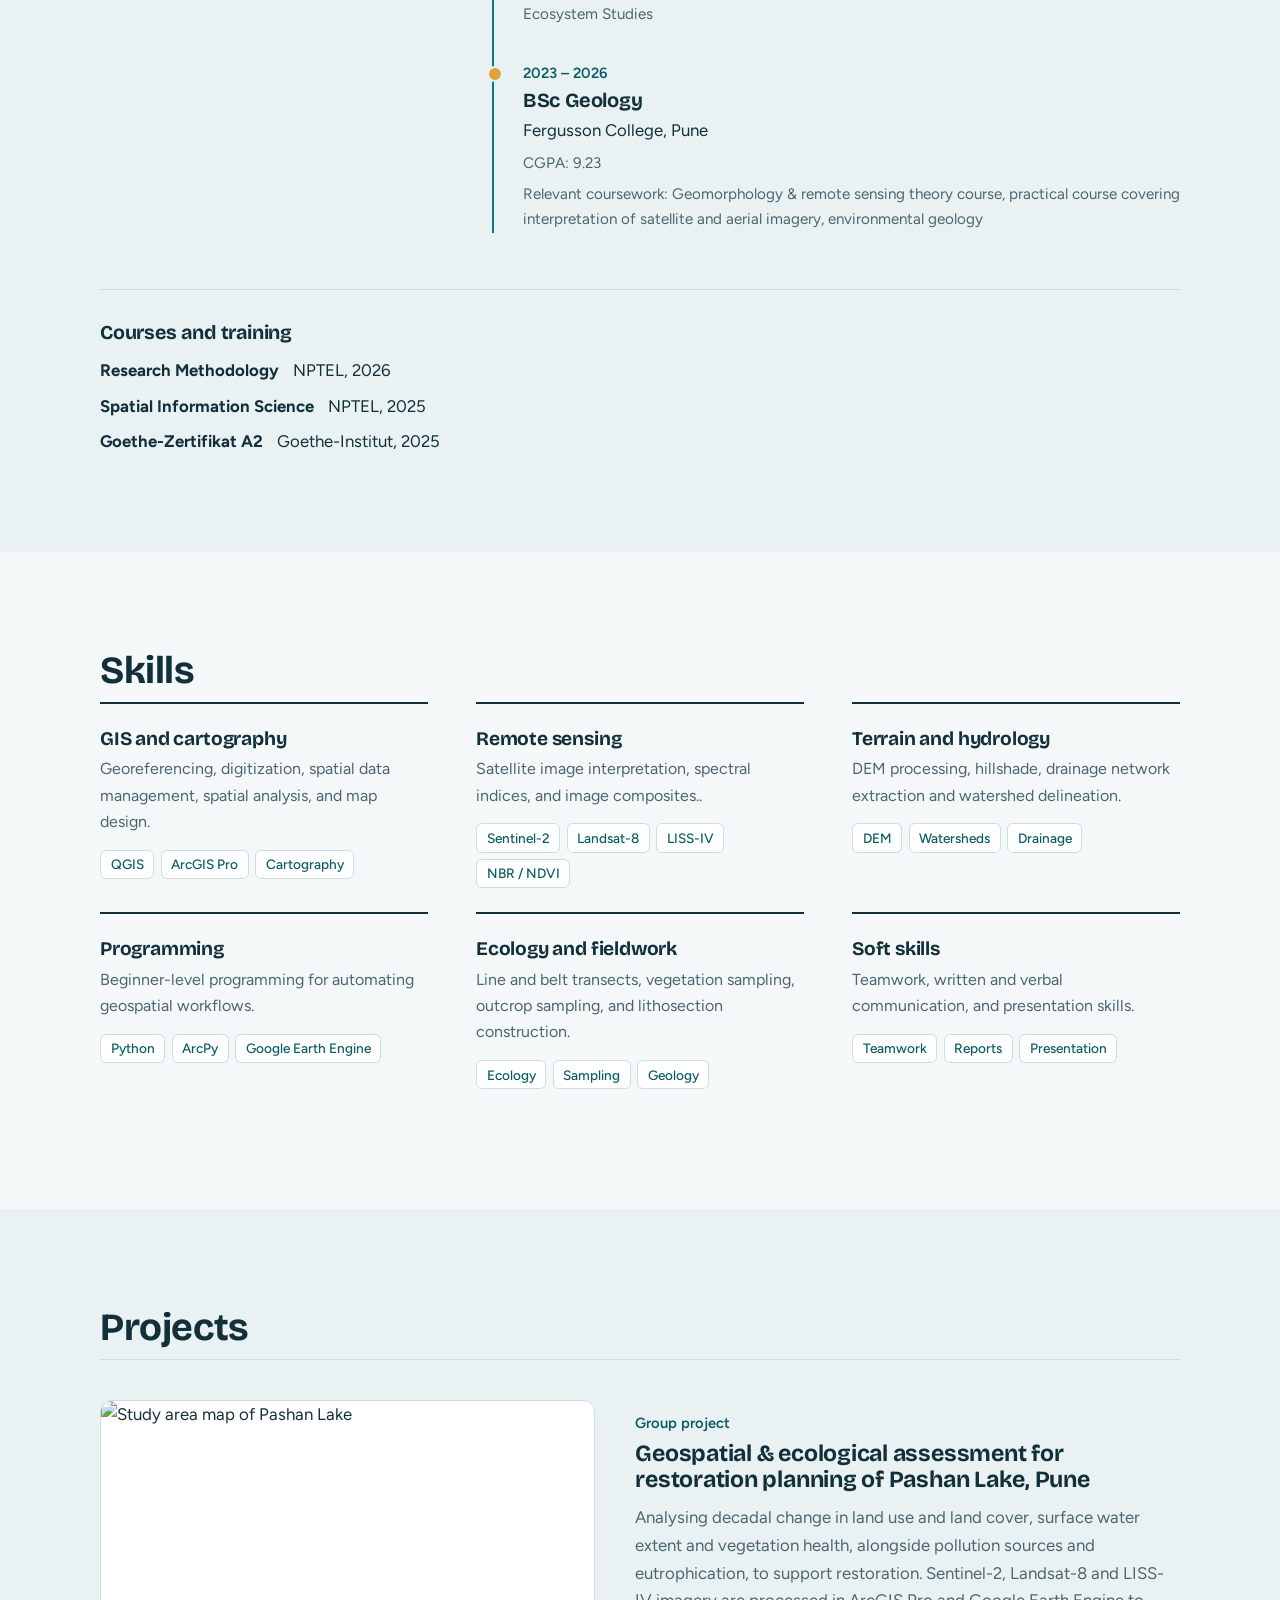
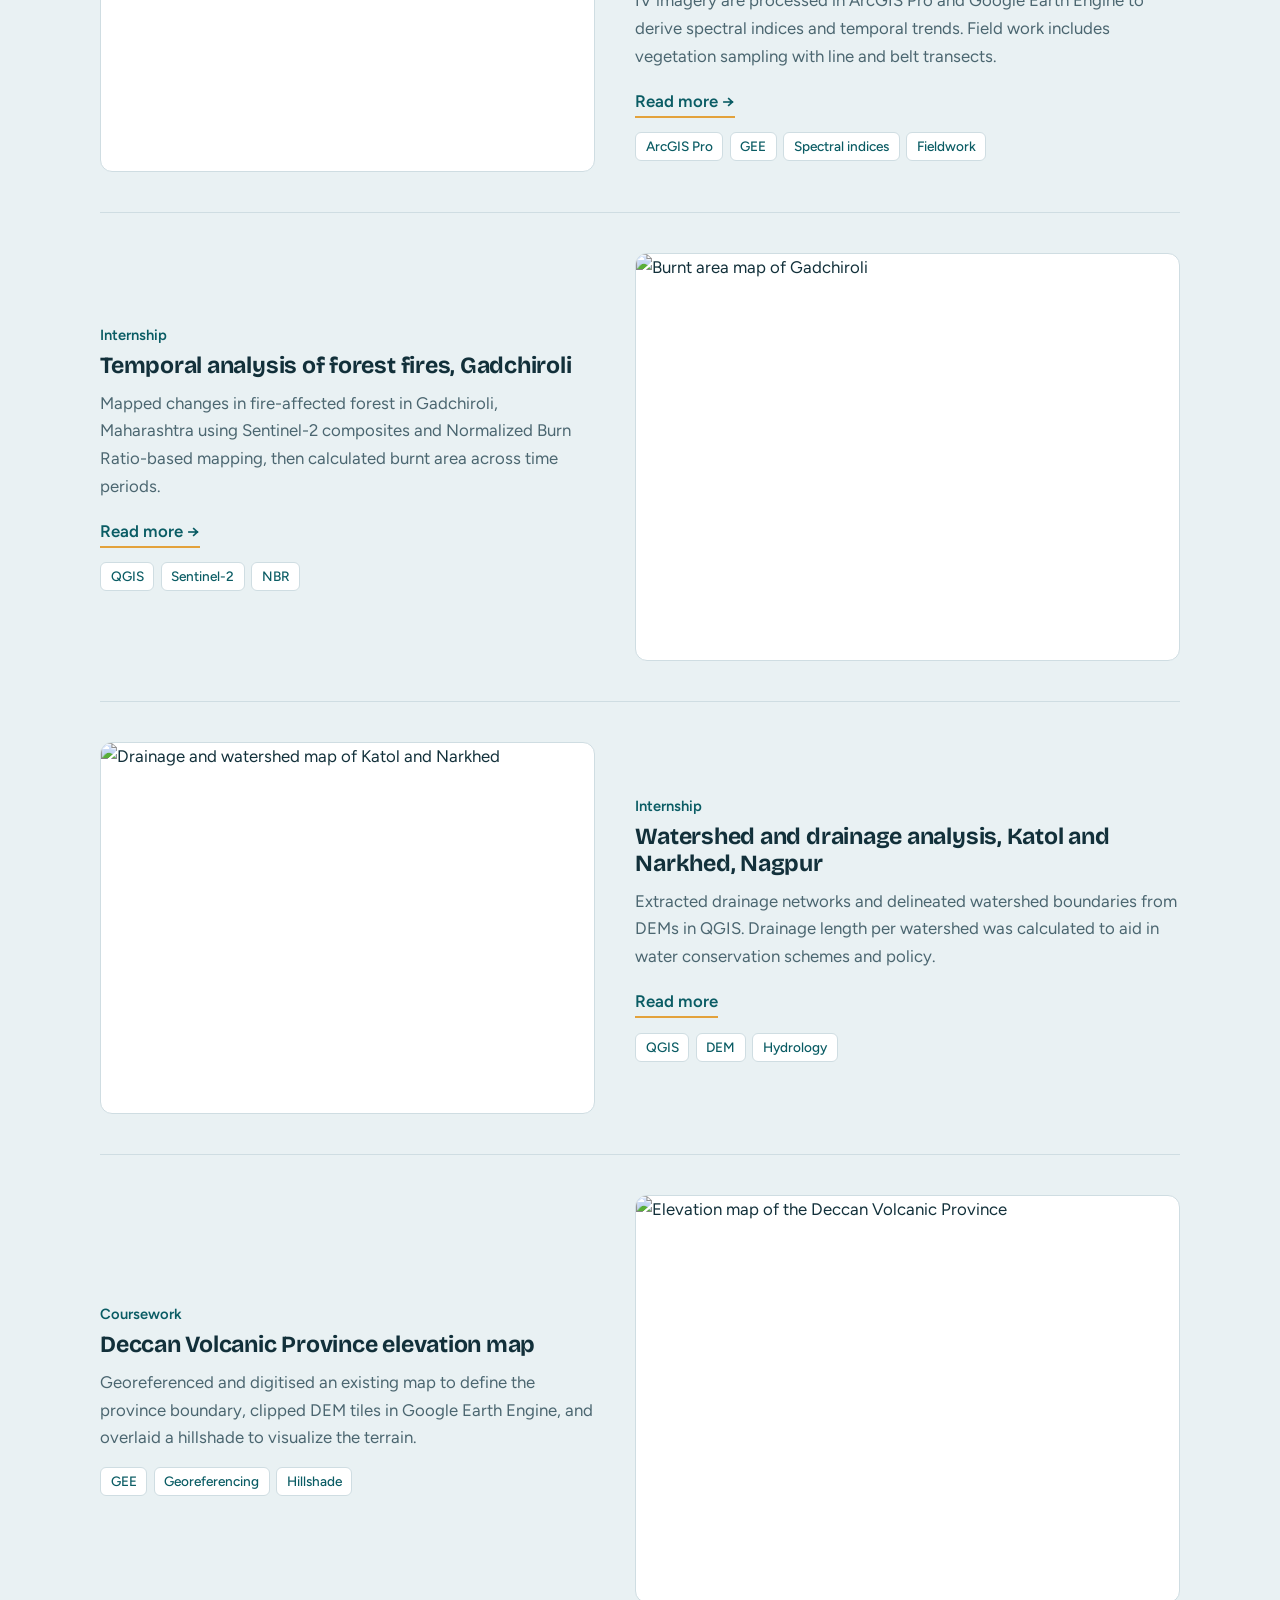
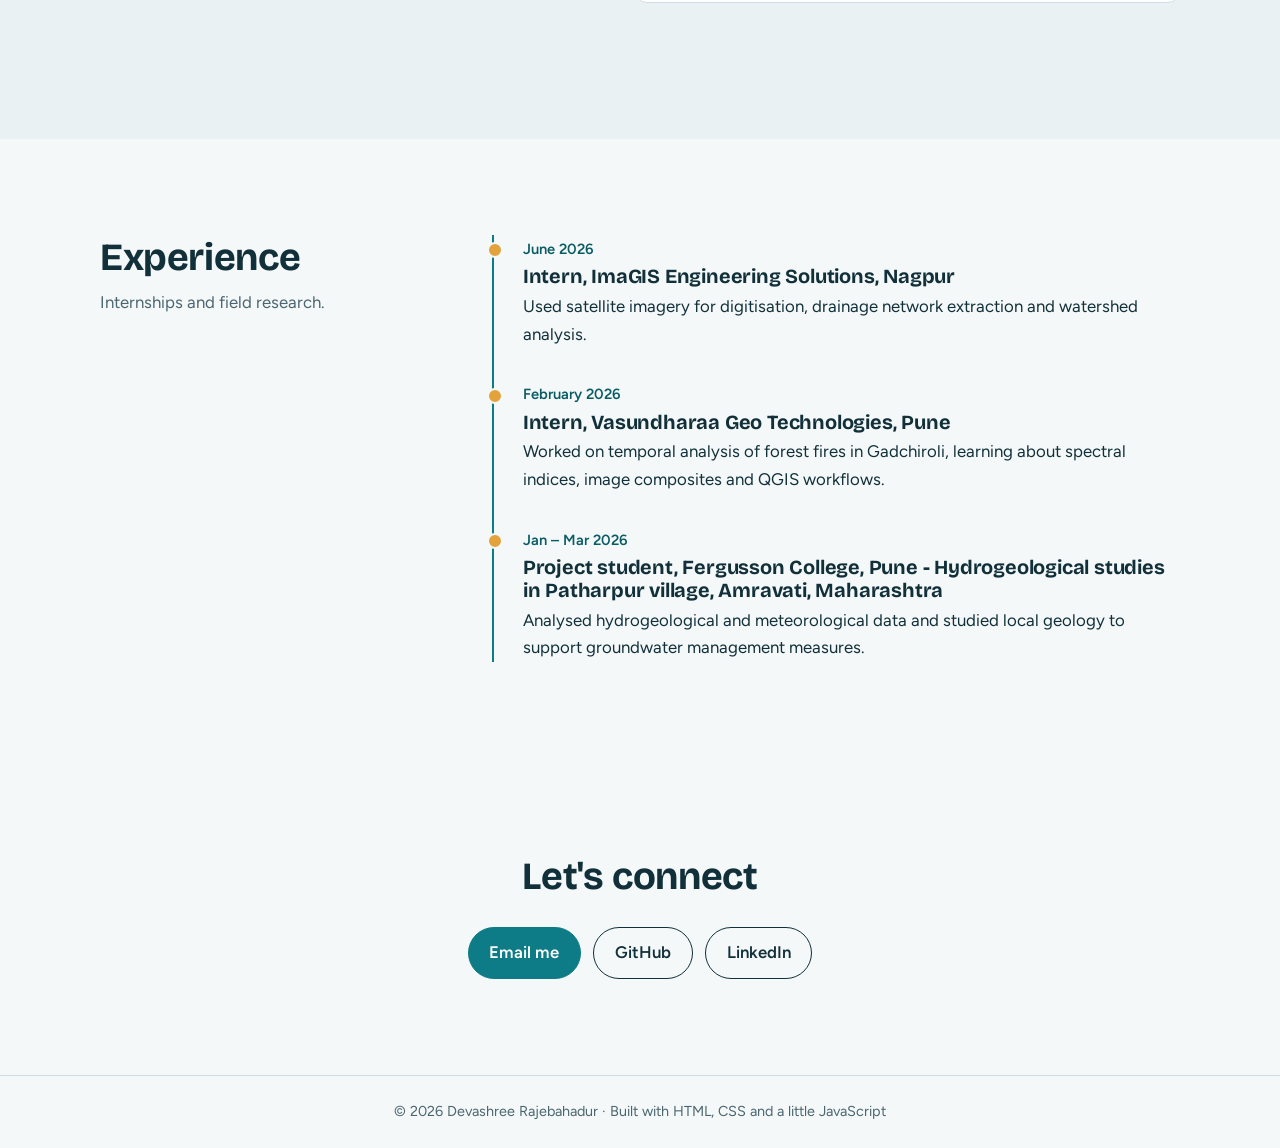
==== commit bf96fe00: "Update index.html" ====
--- a/index.html
+++ b/index.html
@@ -121,7 +121,7 @@
         </div>
         <div class="skill">
           <h3>Programming</h3>
-          <p>Beginner-level scripting for automating geospatial workflows.</p>
+          <p>Beginner-level programming for automating geospatial workflows.</p>
           <ul class="tags"><li>Python</li><li>ArcPy</li><li>Google Earth Engine</li></ul>
         </div>
         <div class="skill">
@@ -147,8 +147,8 @@
       <article class="project">
         <img src="uploads/pashan-lake.jpg" alt="Study area map of Pashan Lake">
         <div>
-          <p class="type">Ongoing group project</p>
-          <h3>Ecological assessment for restoration planning of Pashan Lake, Pune</h3>
+          <p class="type">Group project</p>
+          <h3>Geospatial & ecological assessment for restoration planning of Pashan Lake, Pune</h3>
           <p>Analysing decadal change in land use and land cover, surface water extent and vegetation health, alongside pollution sources and eutrophication, to support restoration. Sentinel-2, Landsat-8 and LISS-IV imagery are processed in ArcGIS Pro and Google Earth Engine to derive spectral indices and temporal trends. Field work includes vegetation sampling with line and belt transects.</p>
           <a class="read-more" href="project-pashan-lake.html">Read more →</a>
           <ul class="tags"><li>ArcGIS Pro</li><li>GEE</li><li>Spectral indices</li><li>Fieldwork</li></ul>
@@ -171,7 +171,7 @@
         <div>
           <p class="type">Internship</p>
           <h3>Watershed and drainage analysis, Katol and Narkhed, Nagpur</h3>
-          <p>Extracted drainage networks and delineated watershed boundaries from DEMs in QGIS. Drainage length per watershed was calculated to inform water conservation schemes and policy.</p>
+          <p>Extracted drainage networks and delineated watershed boundaries from DEMs in QGIS. Drainage length per watershed was calculated to aid in water conservation schemes and policy.</p>
           <a class="read-more" href="project-watershed.html">Read more</a>
           <ul class="tags"><li>QGIS</li><li>DEM</li><li>Hydrology</li></ul>
         </div>
@@ -182,7 +182,7 @@
         <div>
           <p class="type">Coursework</p>
           <h3>Deccan Volcanic Province elevation map</h3>
-          <p>Georeferenced and digitised an existing map to define the province boundary, clipped DEM tiles in Google Earth Engine, and overlaid a hillshade to bring out the terrain.</p>
+          <p>Georeferenced and digitised an existing map to define the province boundary, clipped DEM tiles in Google Earth Engine, and overlaid a hillshade to visualize the terrain.</p>
           <ul class="tags"><li>GEE</li><li>Georeferencing</li><li>Hillshade</li></ul>
         </div>
       </article>
@@ -205,12 +205,12 @@
         <li>
           <span class="when">February 2026</span>
           <h3>Intern, Vasundharaa Geo Technologies, Pune</h3>
-          <p>Worked on temporal analysis of forest fires in Gadchiroli, building experience with spectral indices, image composites and QGIS workflows.</p>
+          <p>Worked on temporal analysis of forest fires in Gadchiroli, learning about spectral indices, image composites and QGIS workflows.</p>
         </li>
         <li>
           <span class="when">Jan – Mar 2026</span>
-          <h3>Hydrogeological study, Patharpur village, Amravati</h3>
-          <p>Analysed hydrogeological and meteorological data and local geology to support groundwater management measures.</p>
+          <h3>Project student, Fergusson College, Pune - Hydrogeological studies in Patharpur village, Amravati, Maharashtra</h3>
+          <p>Analysed hydrogeological and meteorological data and studied local geology to support groundwater management measures.</p>
         </li>
       </ol>
     </div>
@@ -220,7 +220,7 @@
   <section class="section contact" id="contact">
     <div class="wrap">
       <h2>Let's connect</h2>
-      <p class="lead">I'm open to conversations about MSc programmes, research groups and projects in remote sensing, GIS and environmental applications.</p>
+      <!-- <p class="lead">I'm open to conversations about MSc programmes, research groups and projects in remote sensing, GIS and environmental applications.</p> -->
       <div class="actions">
         <a class="btn primary" href="mailto:your.email@example.com">Email me</a>
         <a class="btn" href="https://github.com/devashree-rajebahadur" target="_blank" rel="noopener">GitHub</a>
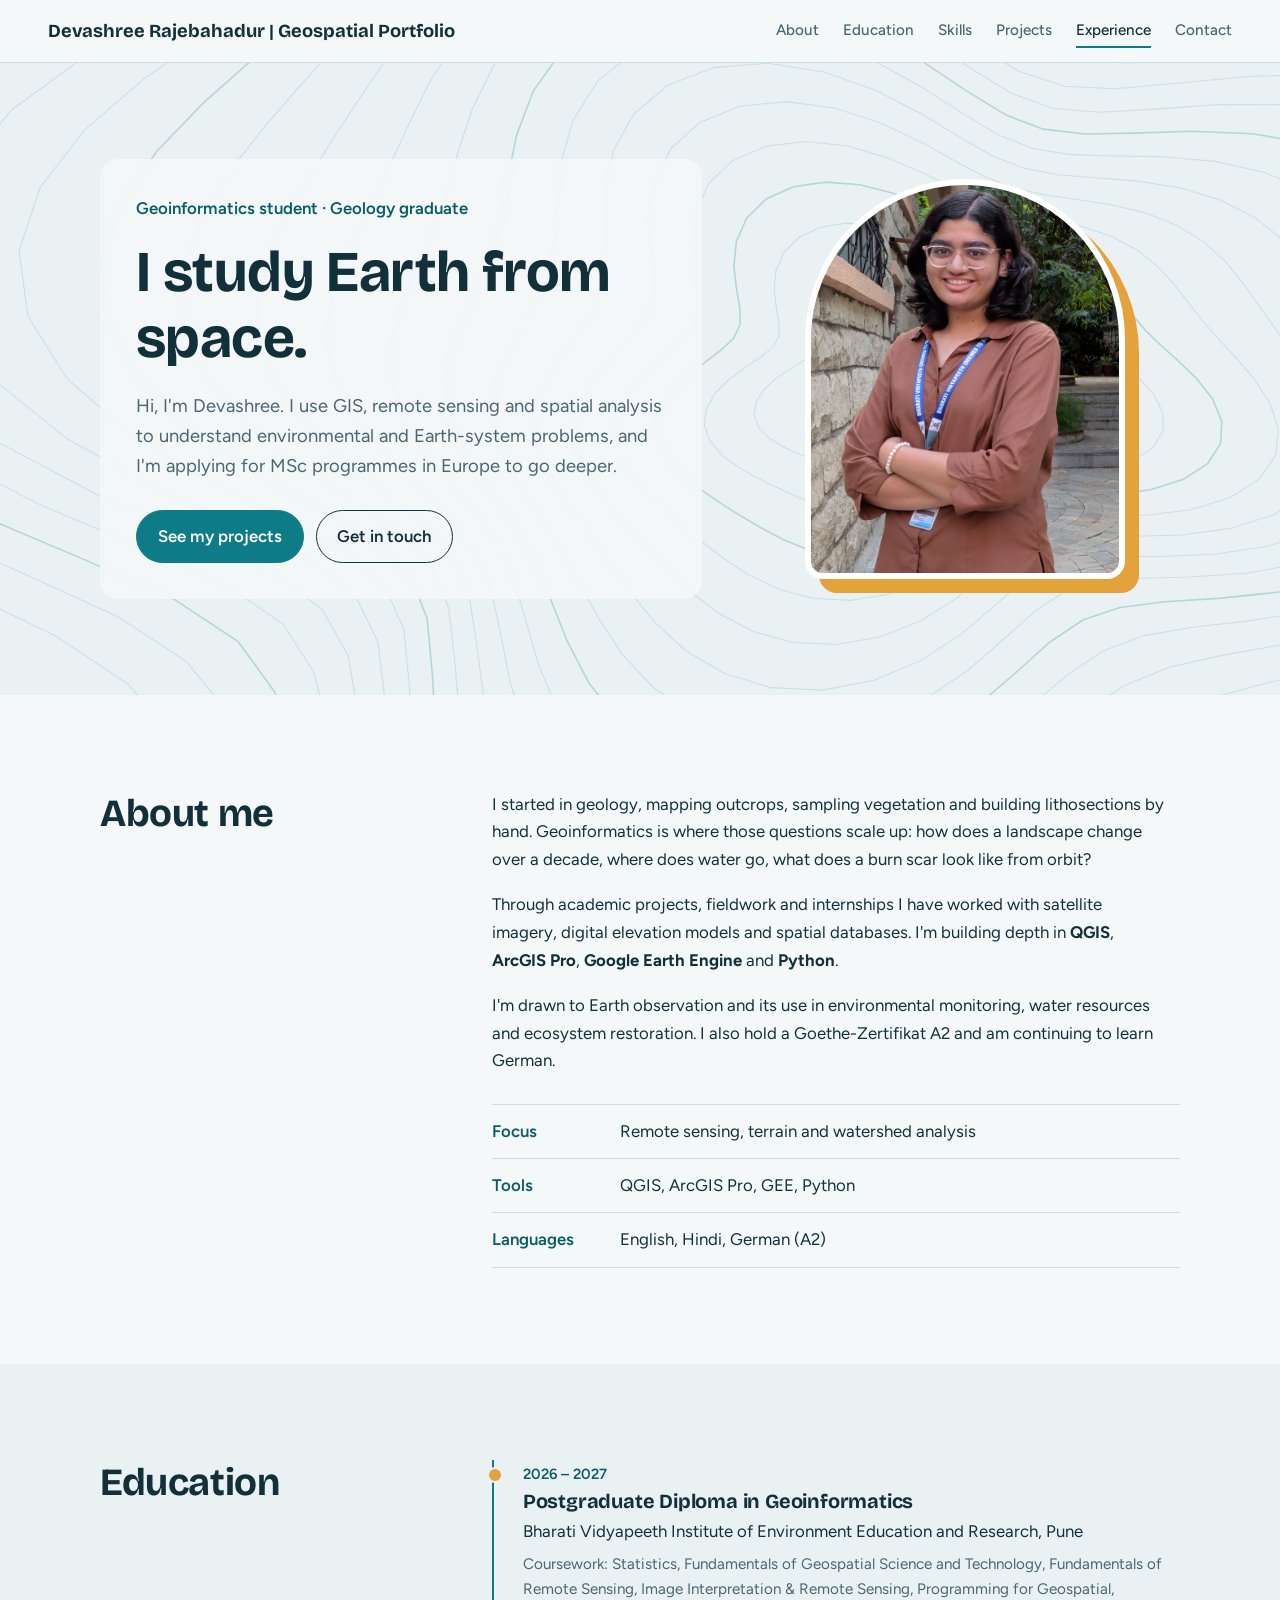
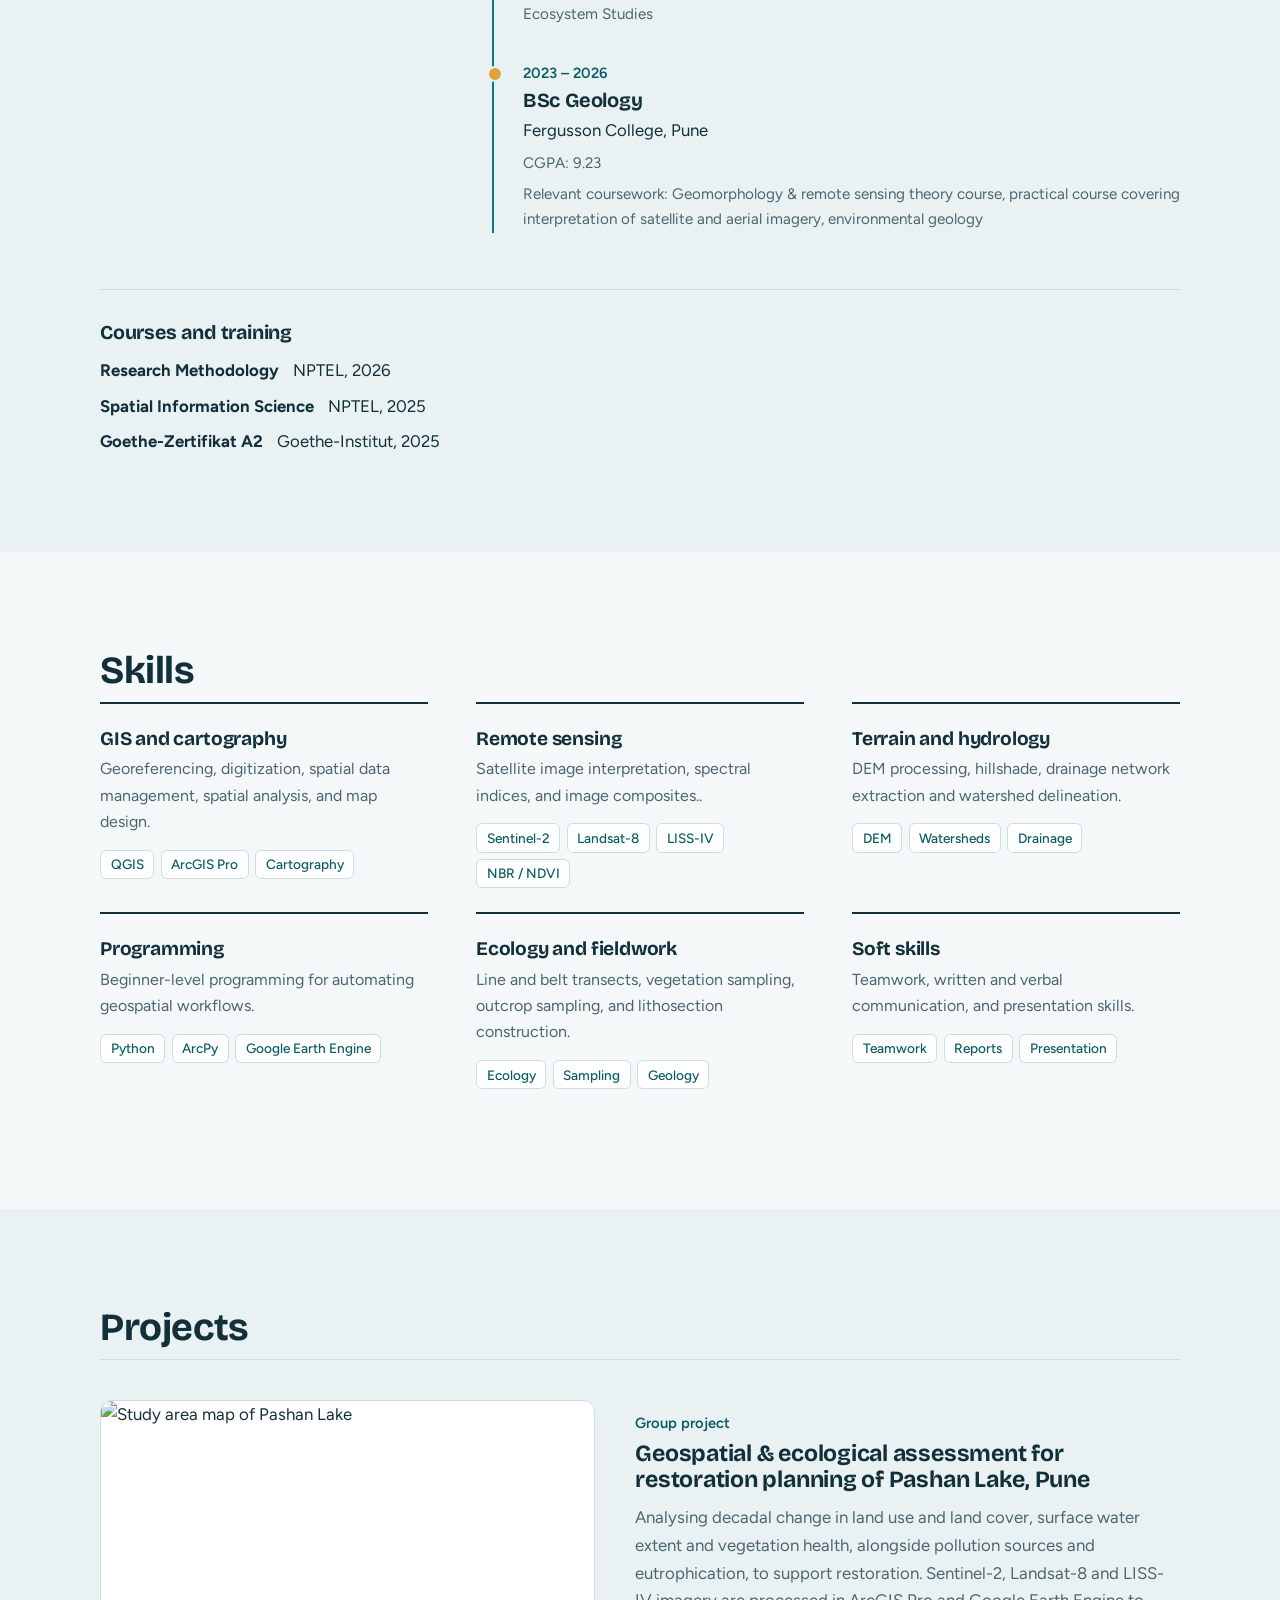
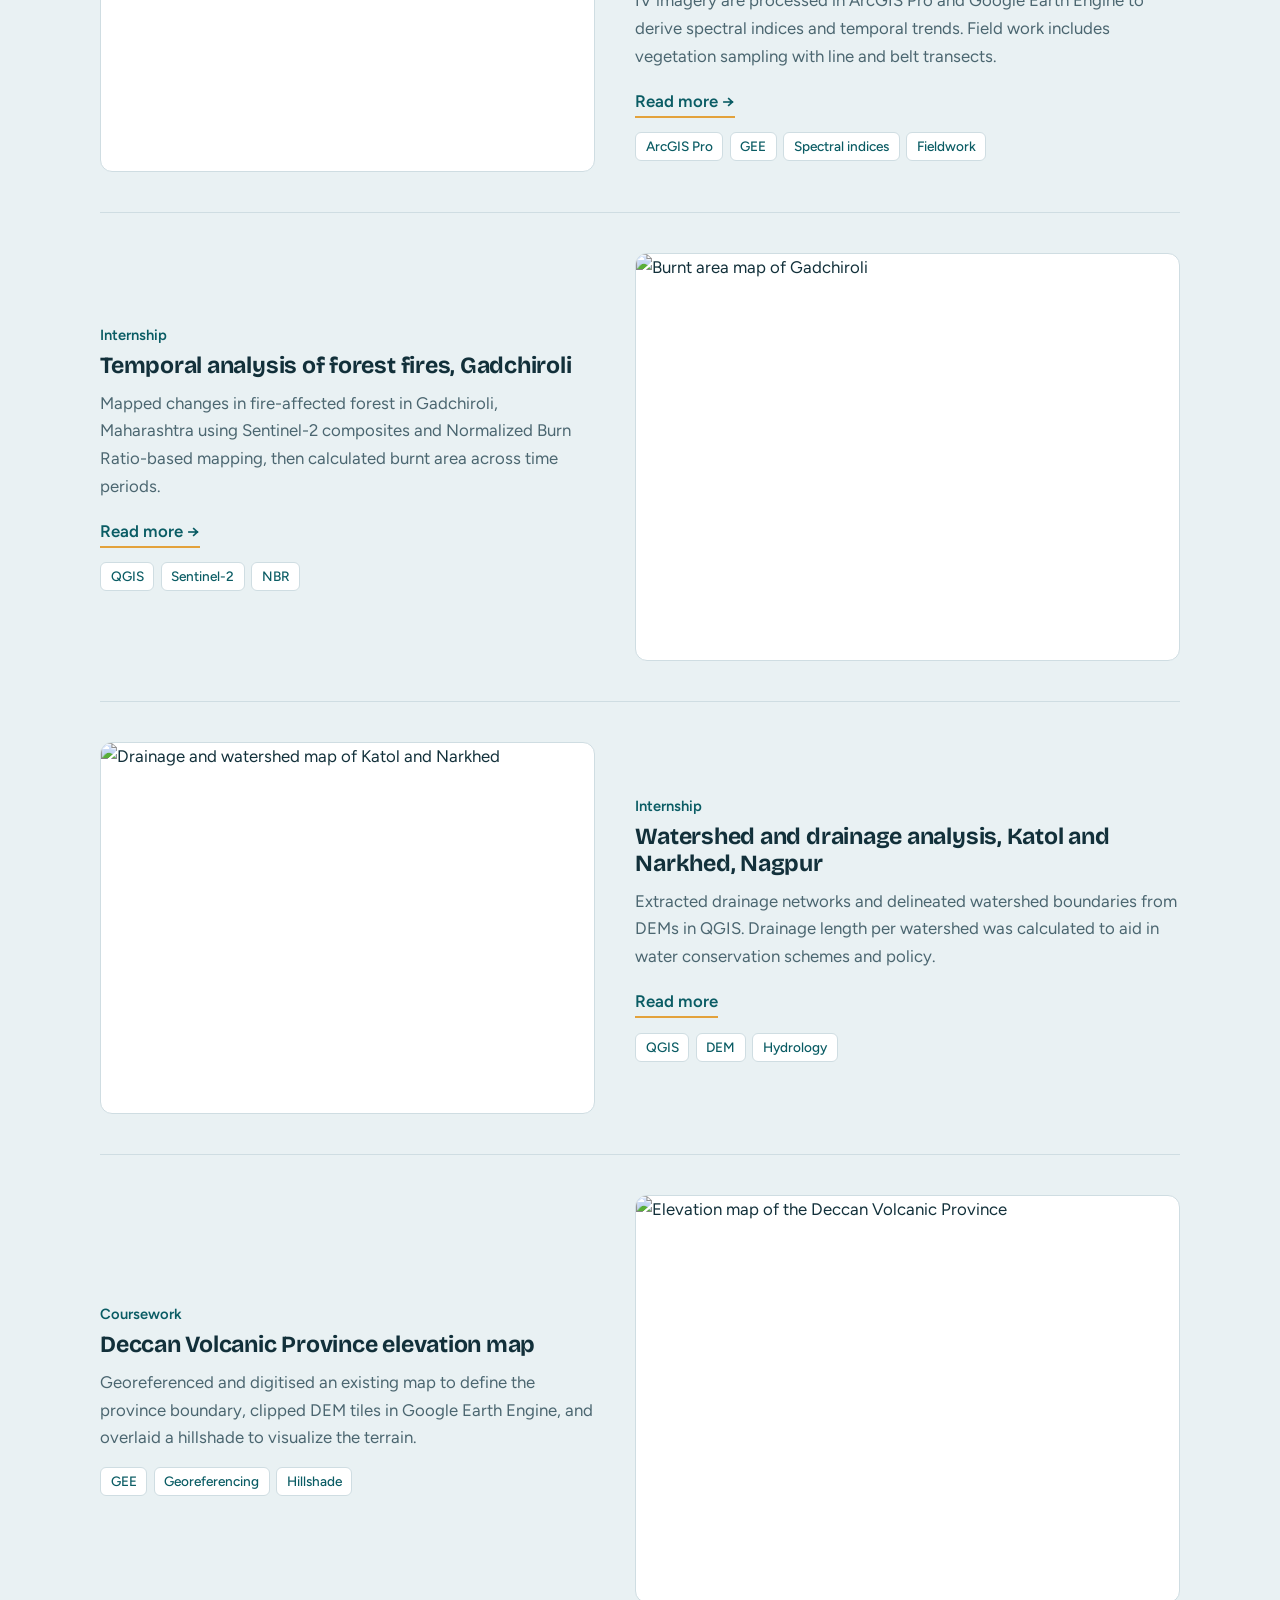
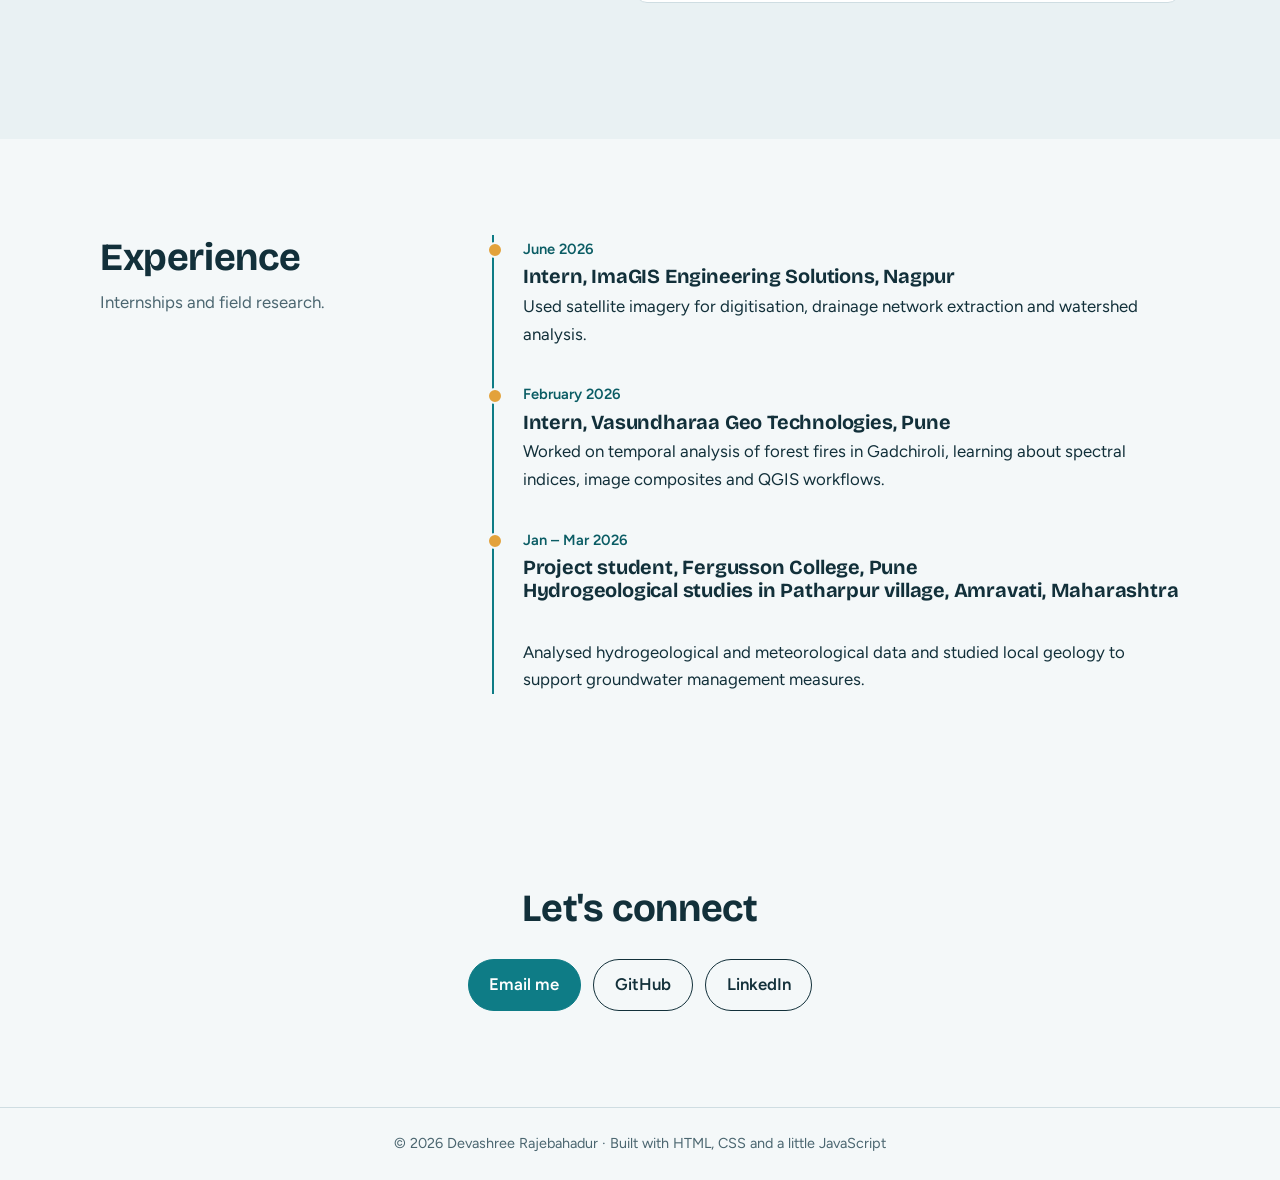
==== commit b566c9c0: "Update index.html" ====
--- a/index.html
+++ b/index.html
@@ -209,7 +209,8 @@
         </li>
         <li>
           <span class="when">Jan – Mar 2026</span>
-          <h3>Project student, Fergusson College, Pune - Hydrogeological studies in Patharpur village, Amravati, Maharashtra</h3>
+          <h3> <p>Project student, Fergusson College, Pune </p> 
+          <p>Hydrogeological studies in Patharpur village, Amravati, Maharashtra</p></li></h3>
           <p>Analysed hydrogeological and meteorological data and studied local geology to support groundwater management measures.</p>
         </li>
       </ol>
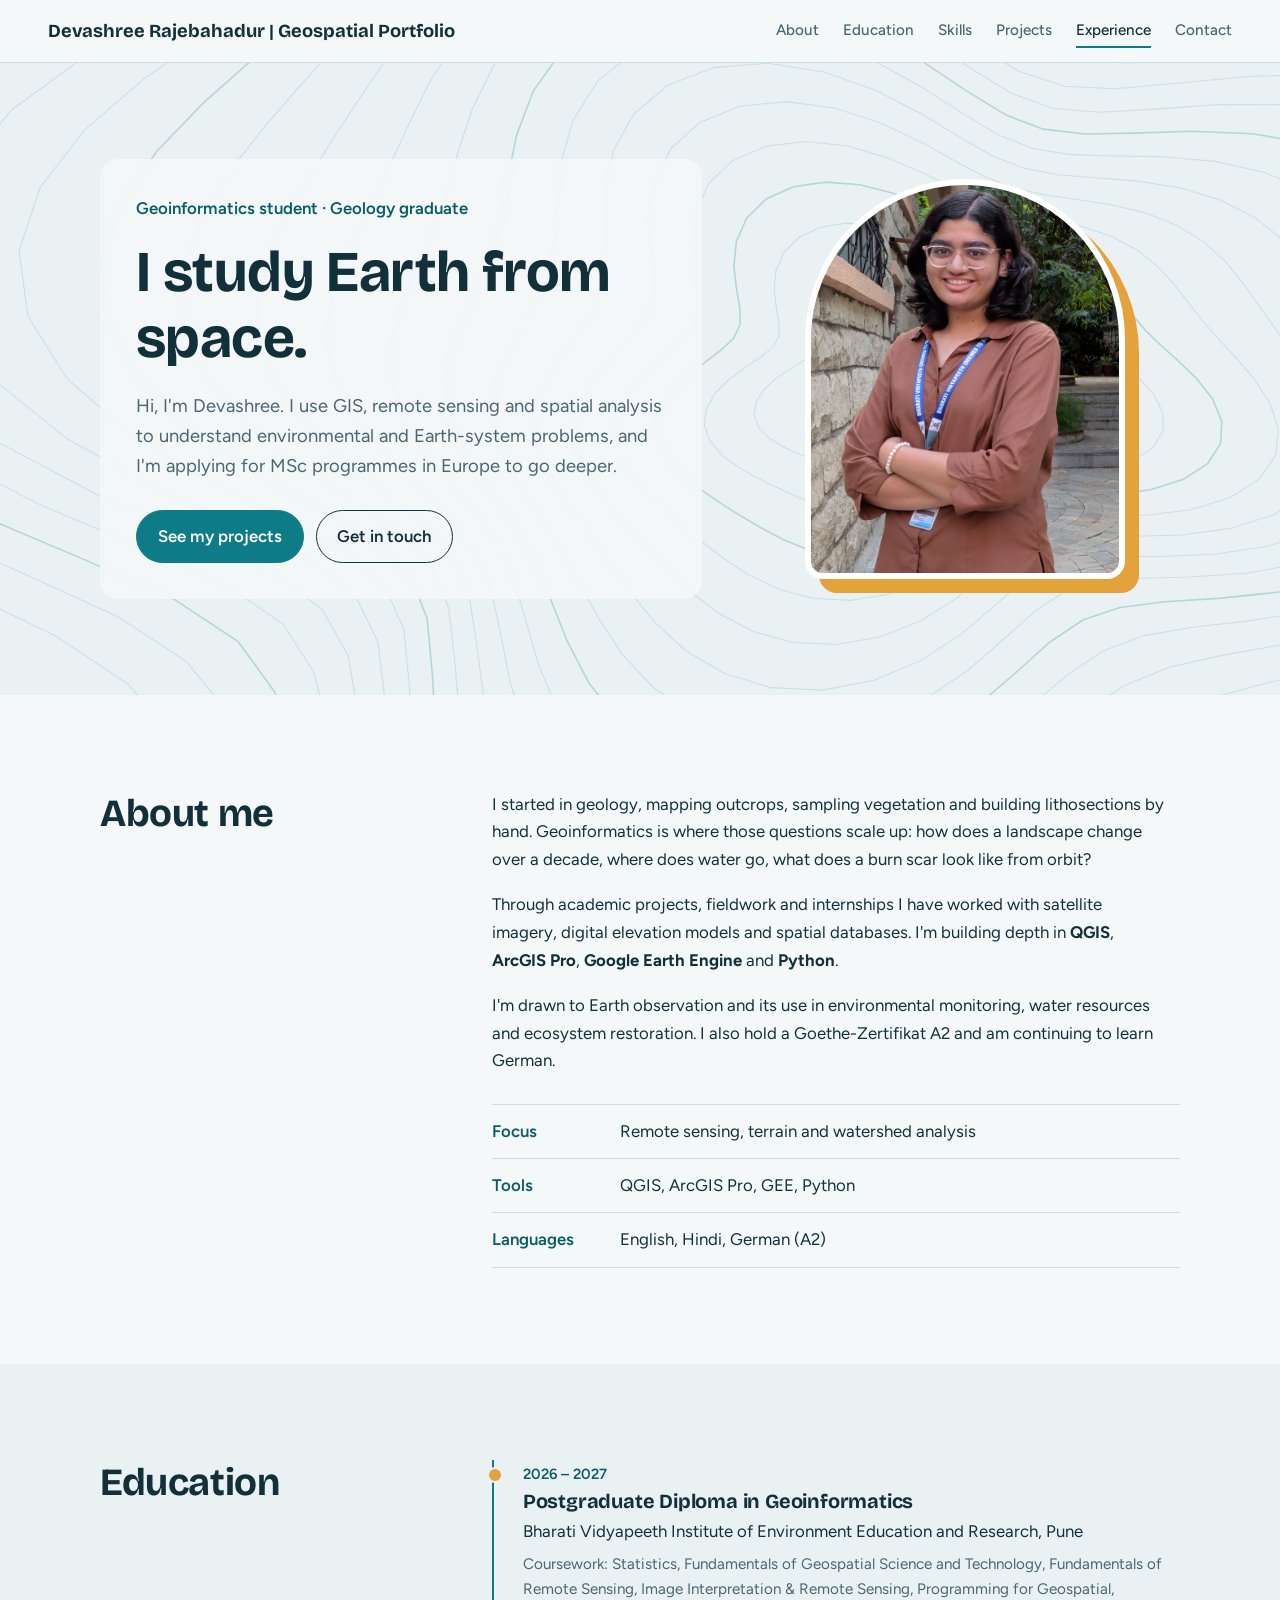
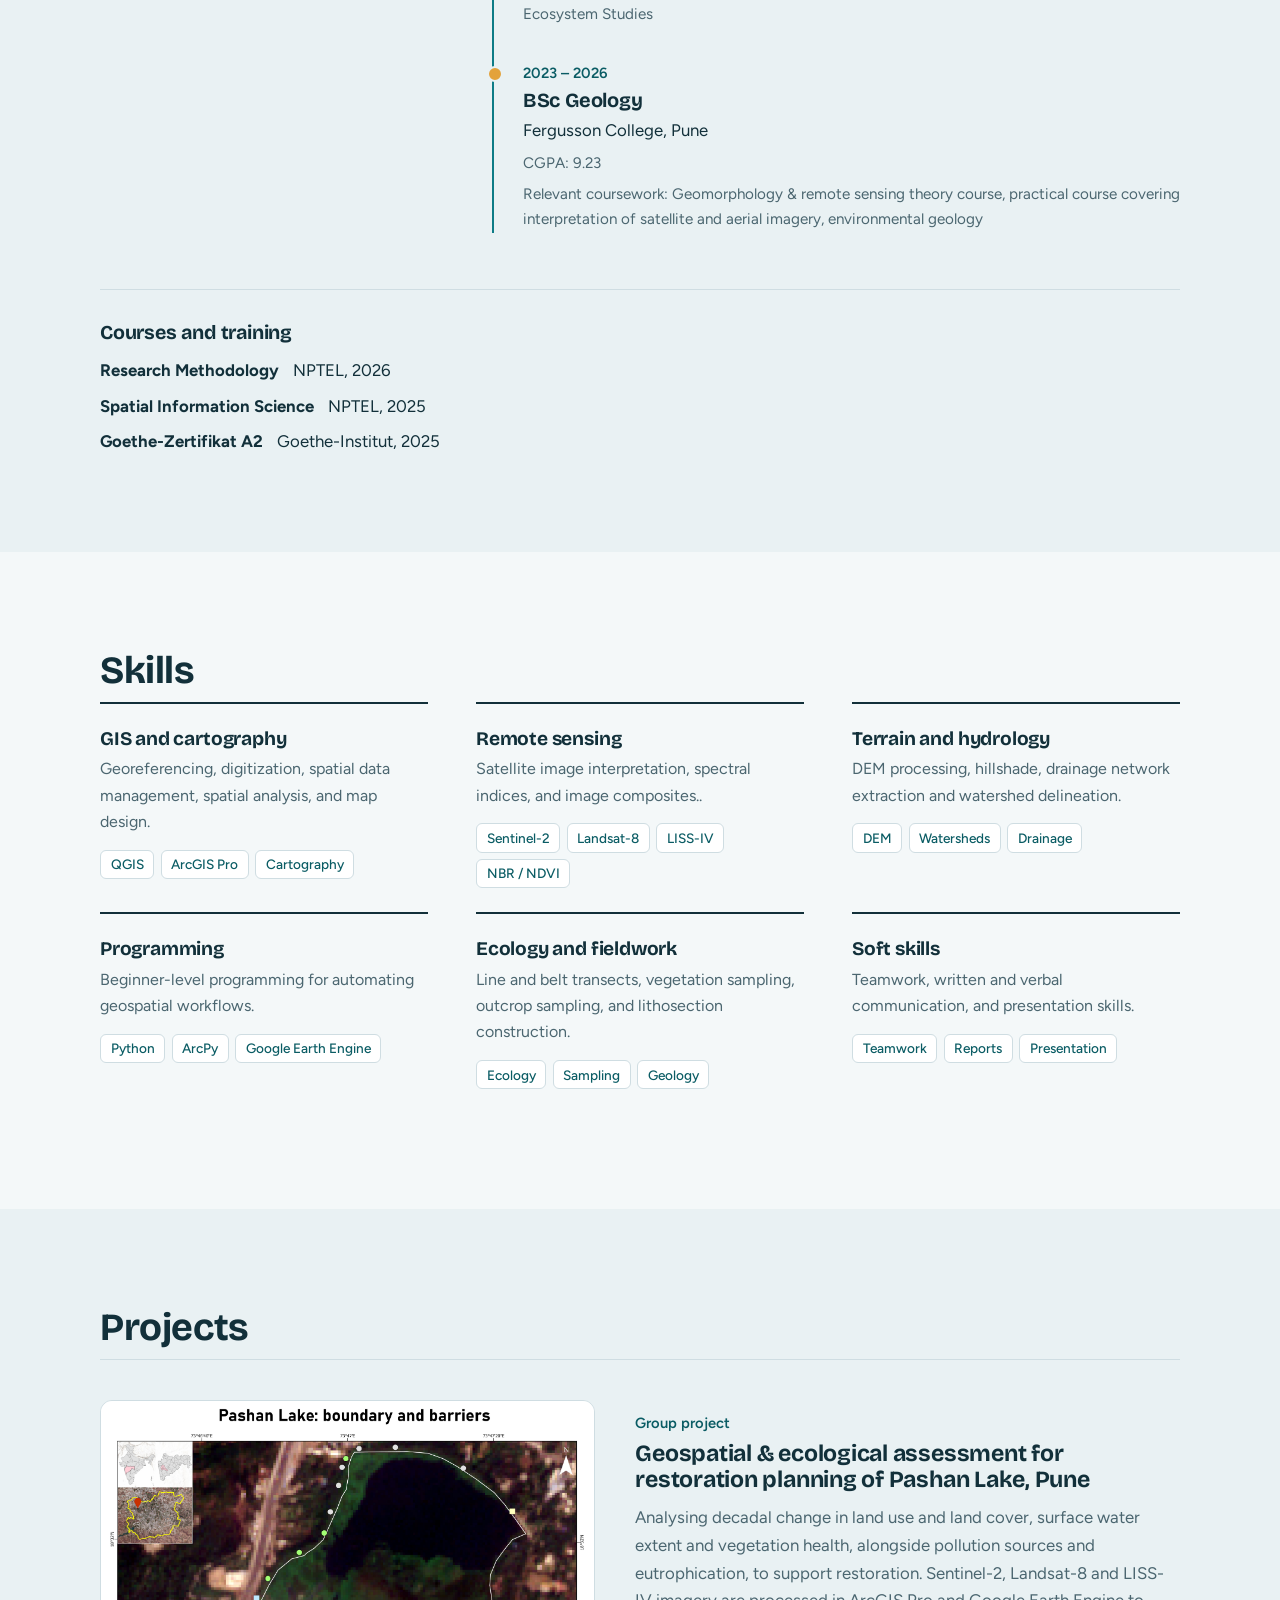
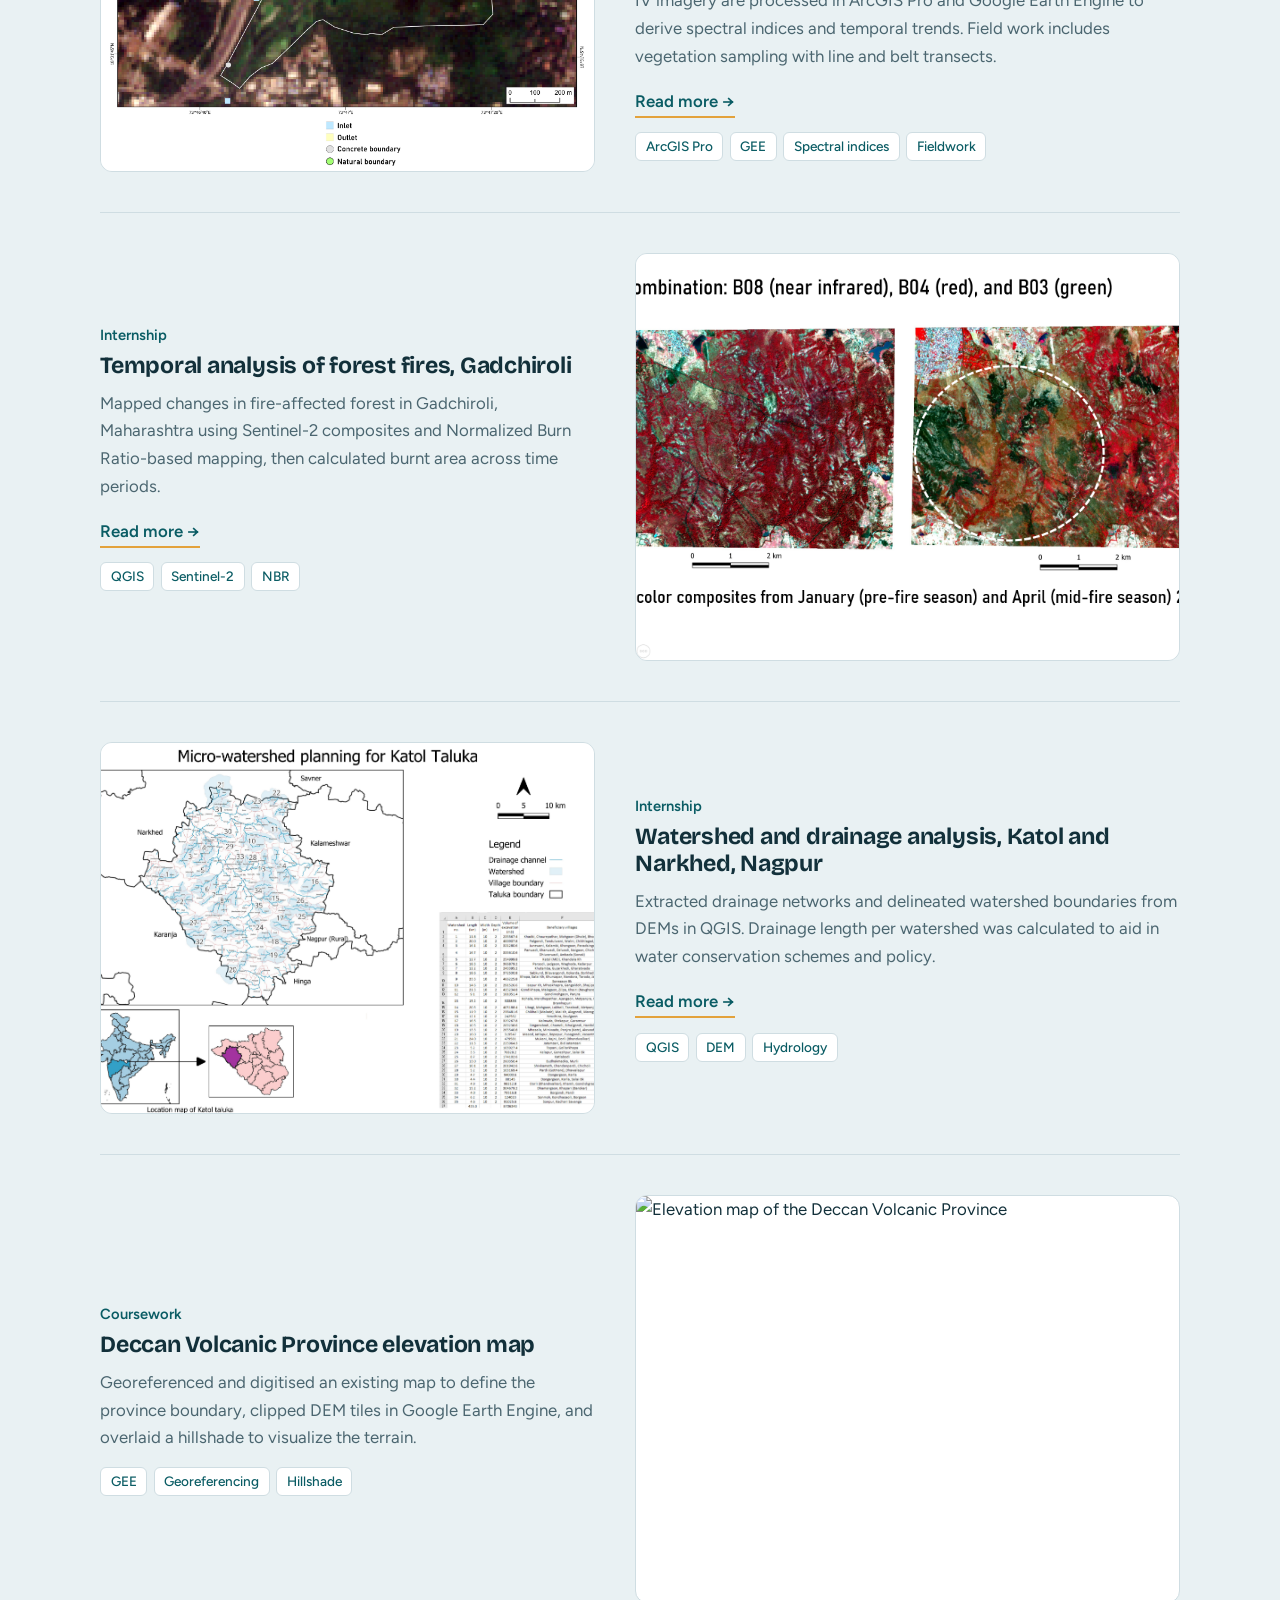
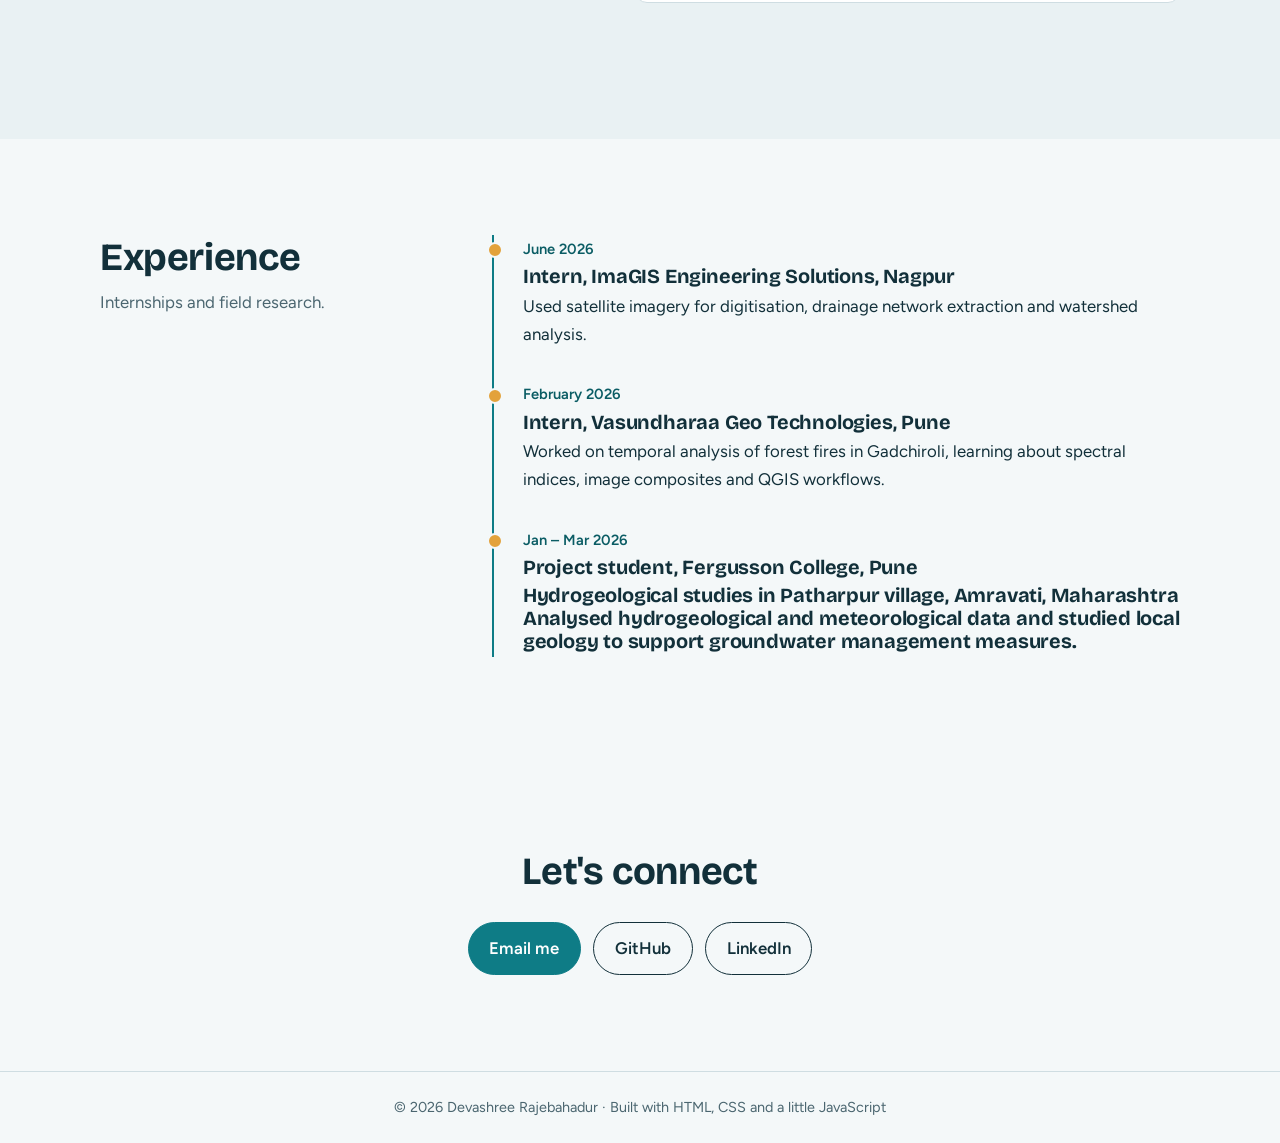
==== commit 2a84b381: "pics" ====
--- a/index.html
+++ b/index.html
@@ -145,7 +145,7 @@
       <!-- <p class="sub">Questions I've asked of spatial data.</p> -->
 
       <article class="project">
-        <img src="uploads/pashan-lake.jpg" alt="Study area map of Pashan Lake">
+        <img src="uploads/studyareamap.jpg" alt="Study area map of Pashan Lake">
         <div>
           <p class="type">Group project</p>
           <h3>Geospatial & ecological assessment for restoration planning of Pashan Lake, Pune</h3>
@@ -156,7 +156,7 @@
       </article>
 
       <article class="project">
-        <img src="uploads/forest-fire.jpg" alt="Burnt area map of Gadchiroli">
+        <img src="uploads/Screenshot 2026-10-04 205542.png" alt="Burnt area map of Gadchiroli">
         <div>
           <p class="type">Internship</p>
           <h3>Temporal analysis of forest fires, Gadchiroli</h3>
@@ -167,12 +167,12 @@
       </article>
 
       <article class="project">
-        <img src="uploads/watershed.jpg" alt="Drainage and watershed map of Katol and Narkhed">
+        <img src="uploads/print katol.jpeg" alt="Drainage and watershed map of Katol and Narkhed">
         <div>
           <p class="type">Internship</p>
           <h3>Watershed and drainage analysis, Katol and Narkhed, Nagpur</h3>
           <p>Extracted drainage networks and delineated watershed boundaries from DEMs in QGIS. Drainage length per watershed was calculated to aid in water conservation schemes and policy.</p>
-          <a class="read-more" href="project-watershed.html">Read more</a>
+          <a class="read-more" href="project-watershed.html">Read more →</a>
           <ul class="tags"><li>QGIS</li><li>DEM</li><li>Hydrology</li></ul>
         </div>
       </article>
@@ -210,8 +210,8 @@
         <li>
           <span class="when">Jan – Mar 2026</span>
           <h3> <p>Project student, Fergusson College, Pune </p> 
-          <p>Hydrogeological studies in Patharpur village, Amravati, Maharashtra</p></li></h3>
-          <p>Analysed hydrogeological and meteorological data and studied local geology to support groundwater management measures.</p>
+          <h3>Hydrogeological studies in Patharpur village, Amravati, Maharashtra<br>
+          Analysed hydrogeological and meteorological data and studied local geology to support groundwater management measures.</h3>
         </li>
       </ol>
     </div>
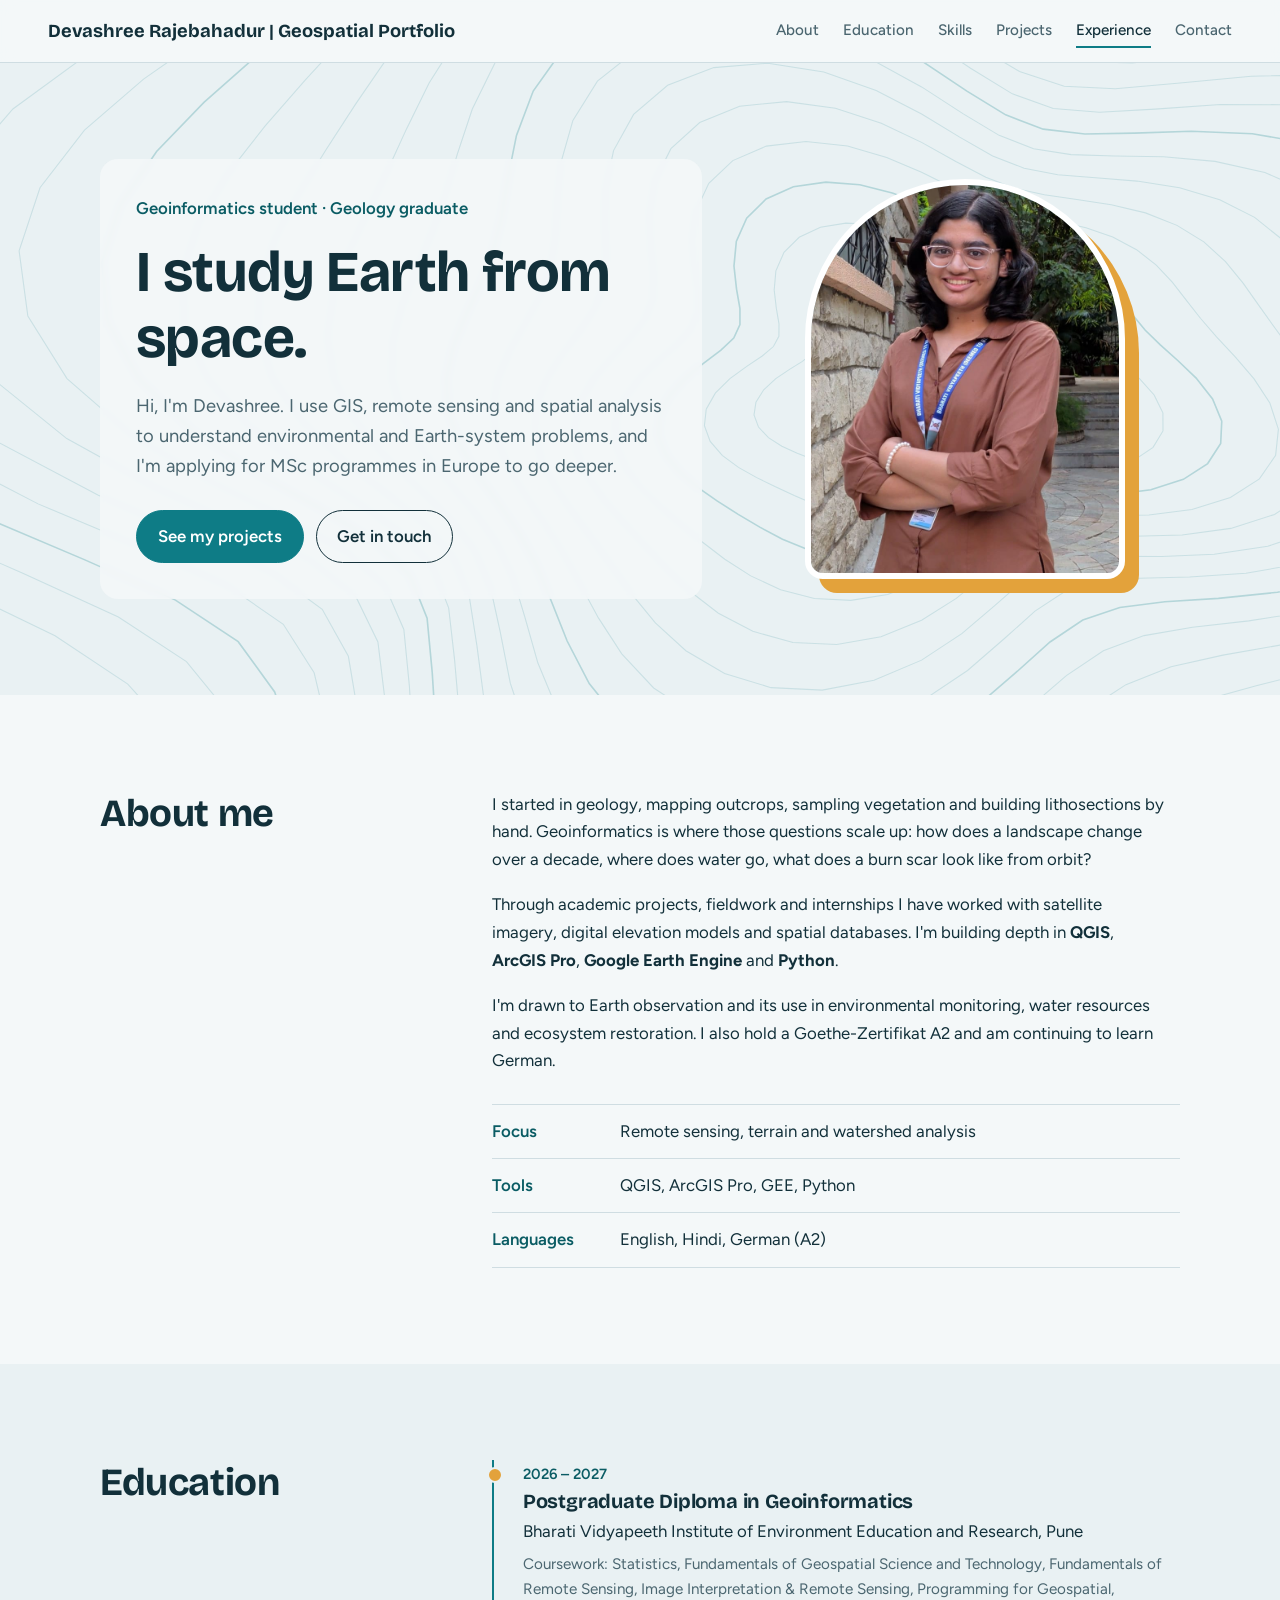
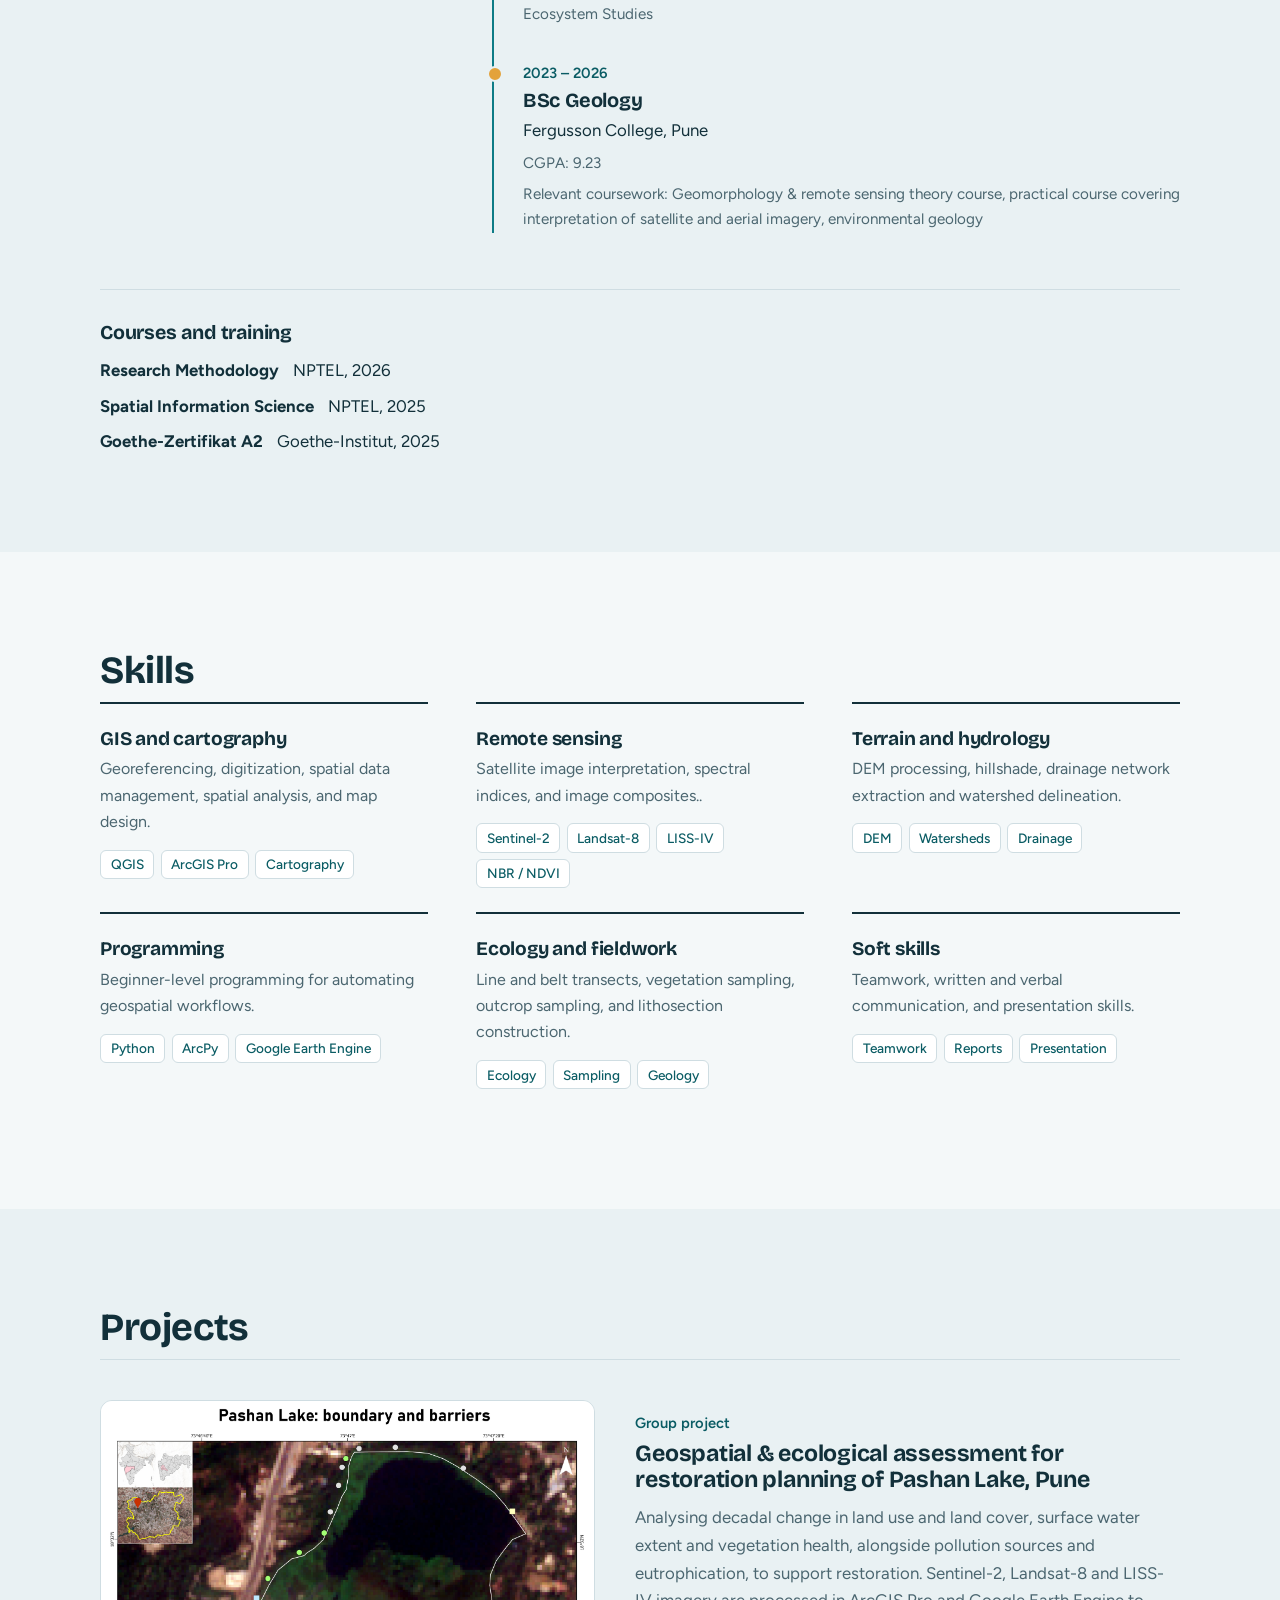
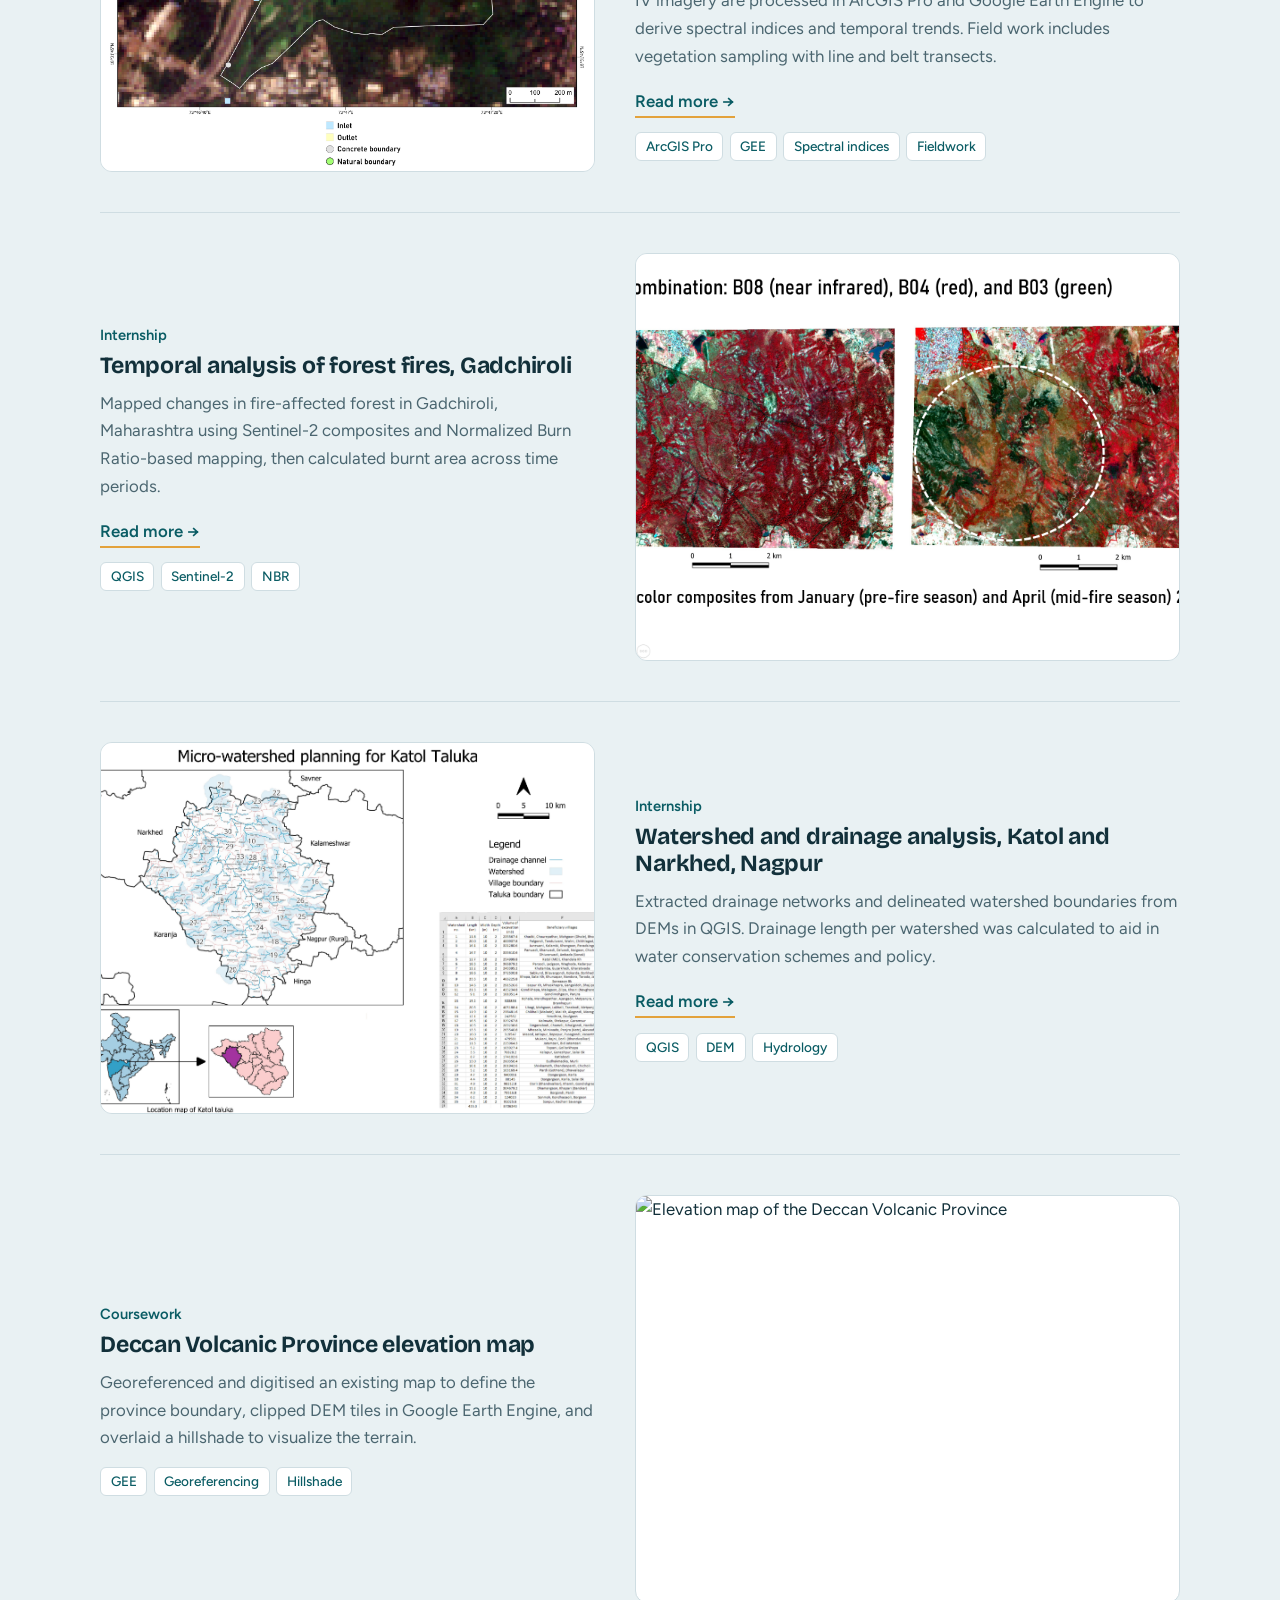
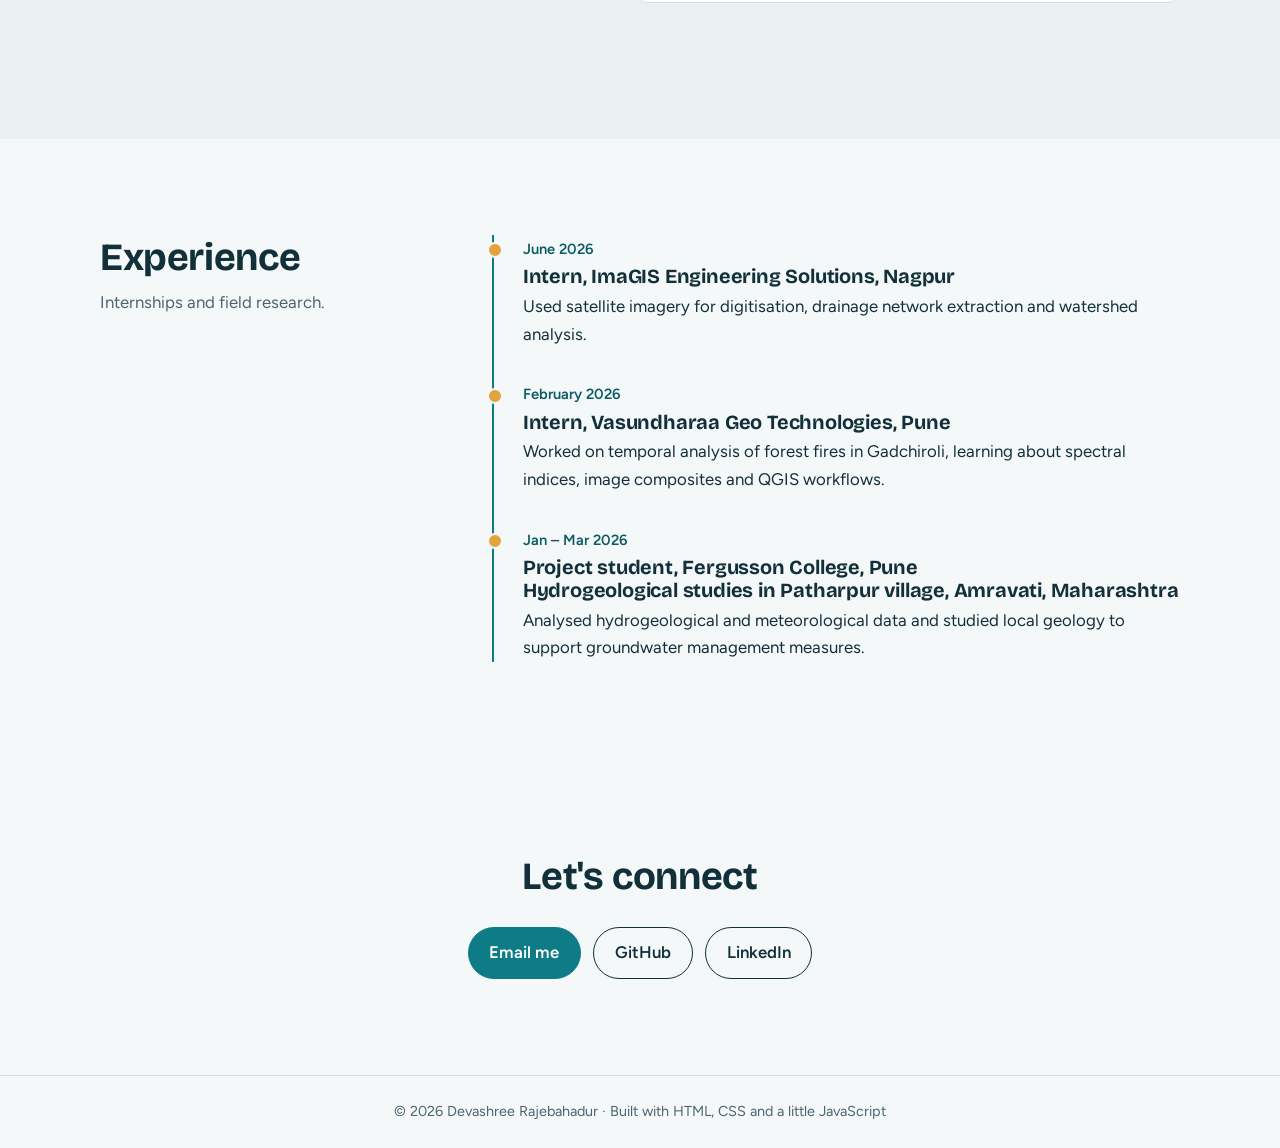
==== commit b5cfaec6: "Update index.html" ====
--- a/index.html
+++ b/index.html
@@ -209,9 +209,9 @@
         </li>
         <li>
           <span class="when">Jan – Mar 2026</span>
-          <h3> <p>Project student, Fergusson College, Pune </p> 
-          <h3>Hydrogeological studies in Patharpur village, Amravati, Maharashtra<br>
-          Analysed hydrogeological and meteorological data and studied local geology to support groundwater management measures.</h3>
+          <h3>Project student, Fergusson College, Pune<br> 
+          Hydrogeological studies in Patharpur village, Amravati, Maharashtra</h3>
+          Analysed hydrogeological and meteorological data and studied local geology to support groundwater management measures.
         </li>
       </ol>
     </div>
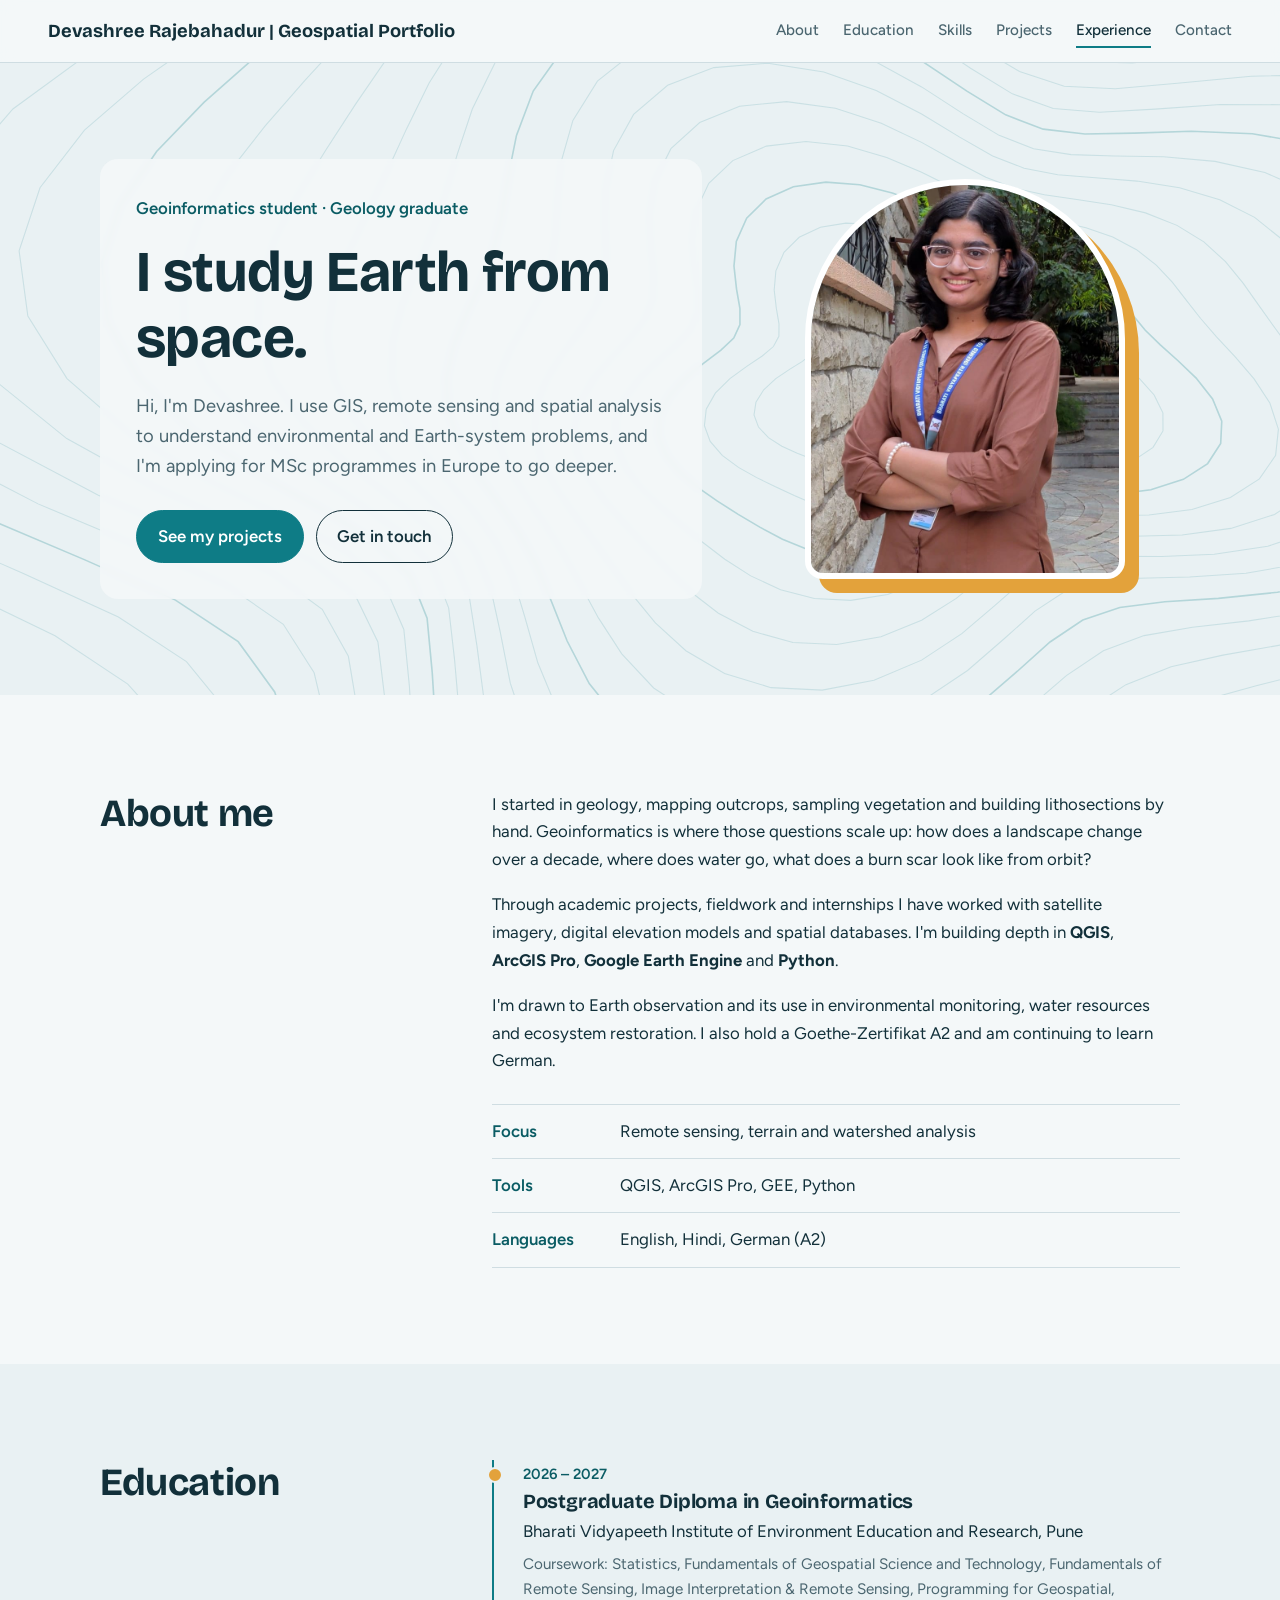
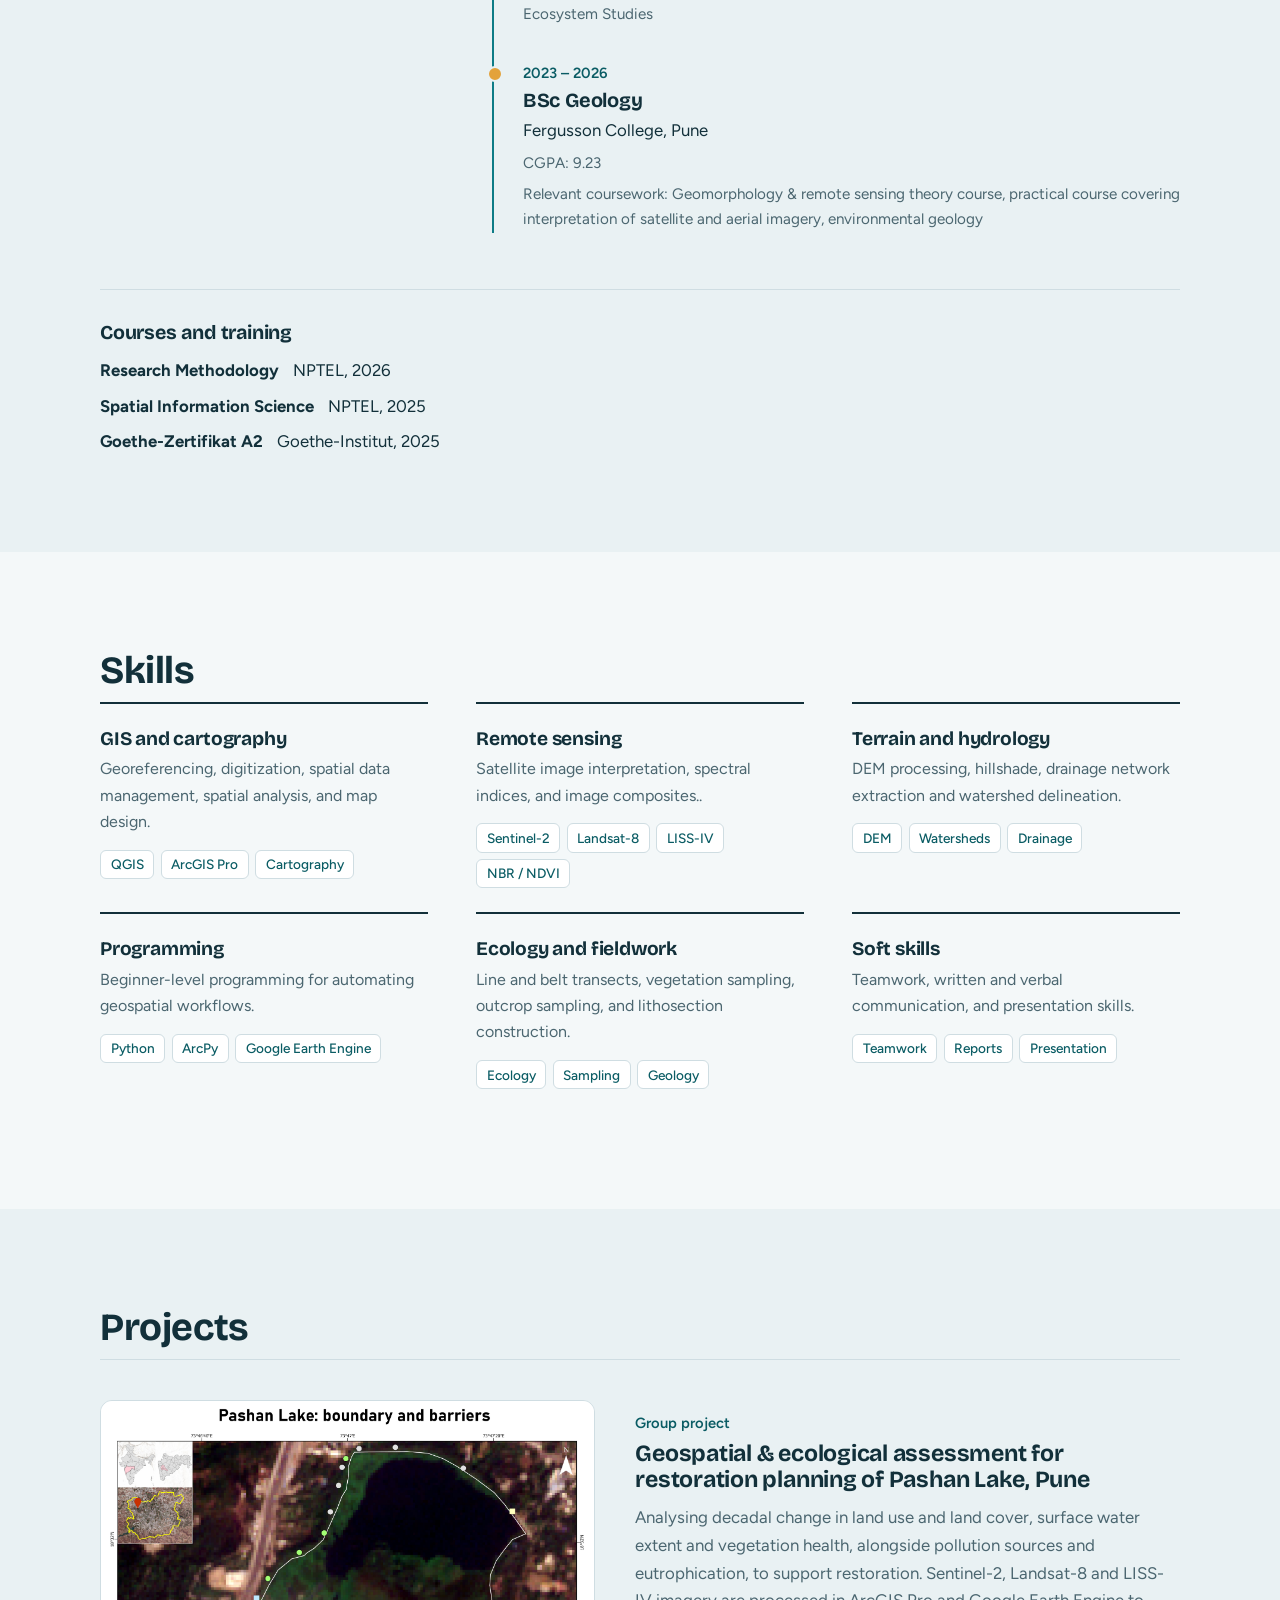
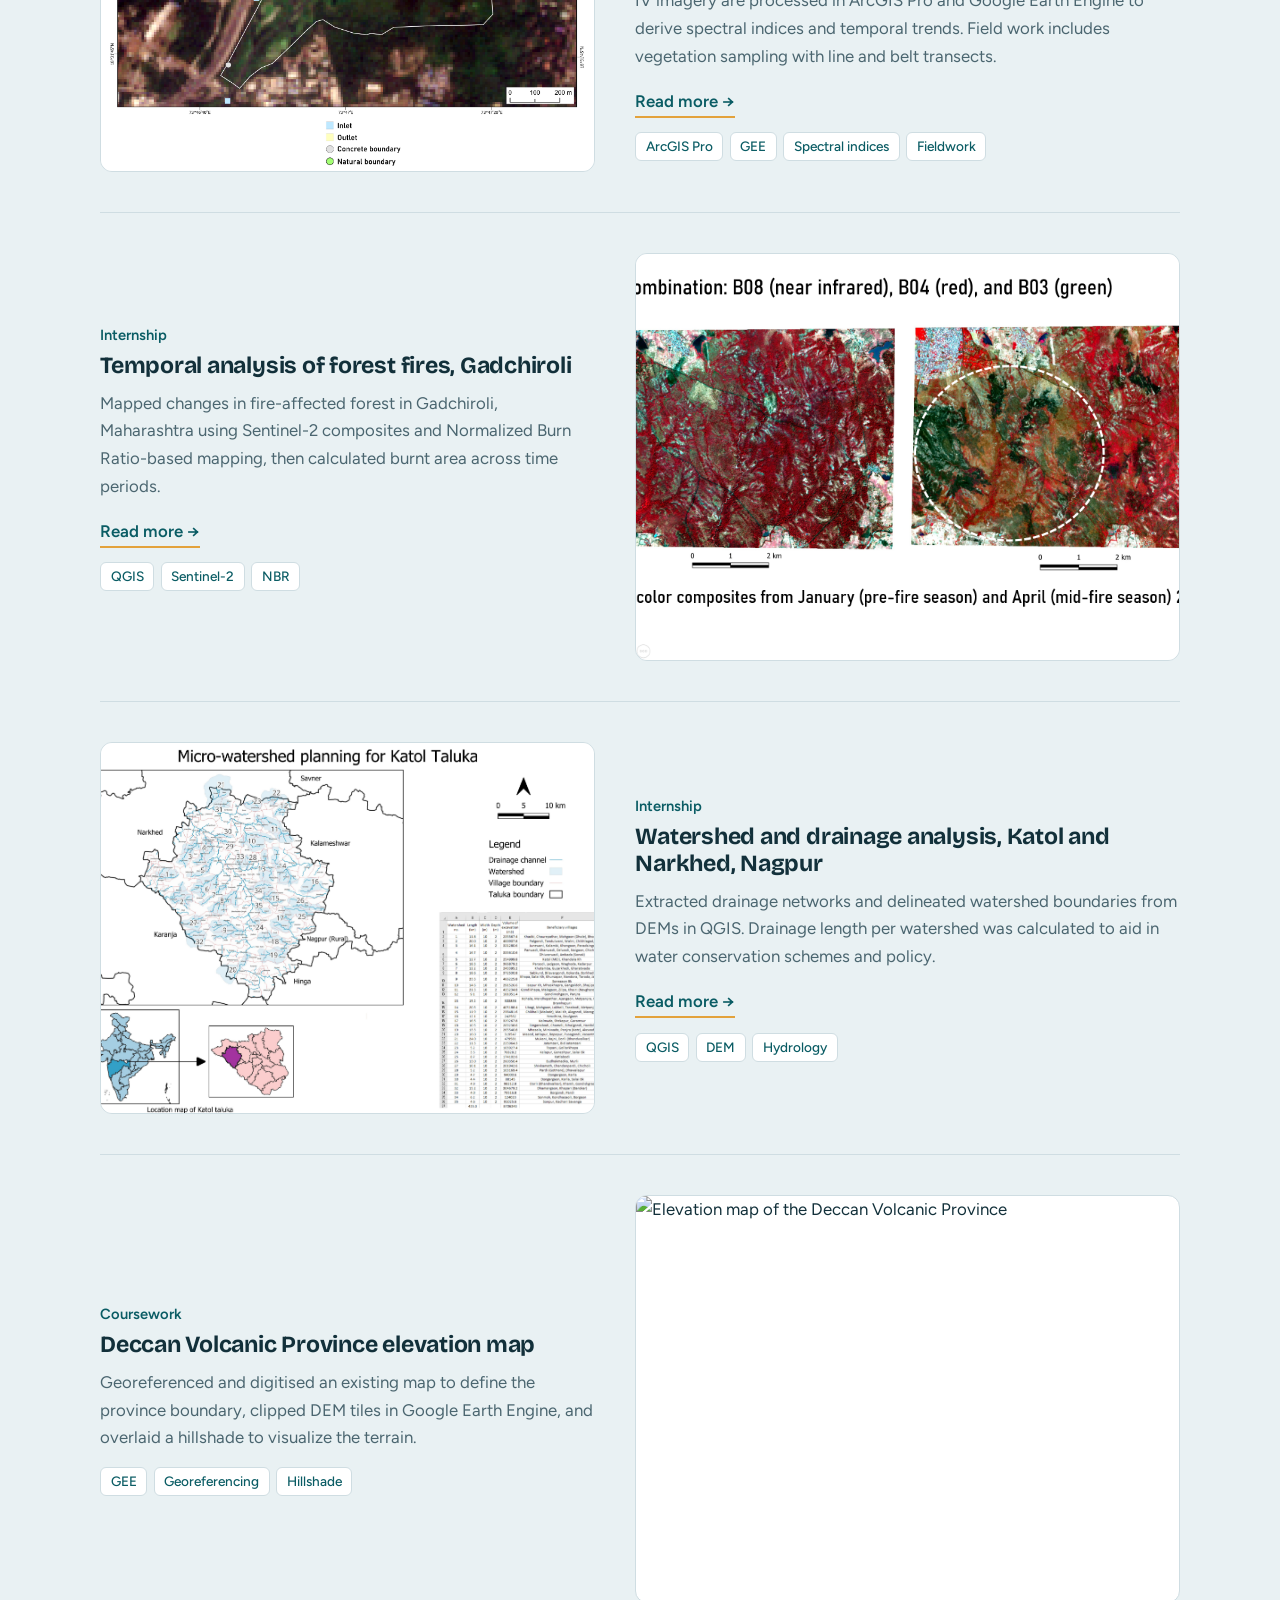
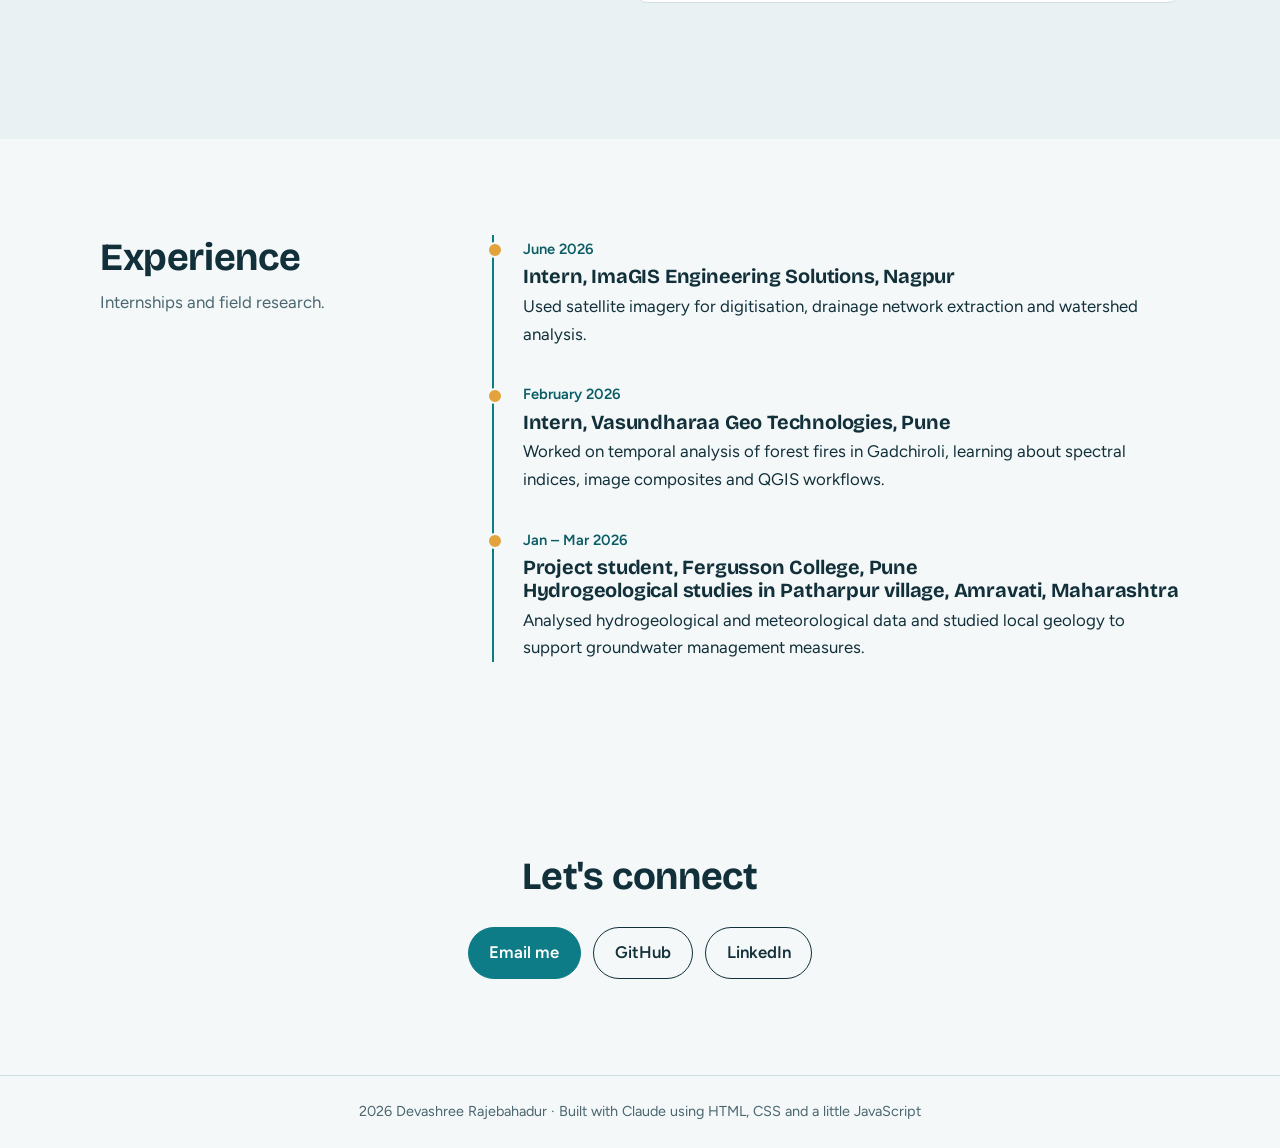
==== commit 9ebd9d18: "Update index.html" ====
--- a/index.html
+++ b/index.html
@@ -232,7 +232,7 @@
 </main>
 
 <footer>
-  <p>© <span id="year"></span> Devashree Rajebahadur · Built with HTML, CSS and a little JavaScript</p>
+  <p><span id="year"></span> Devashree Rajebahadur · Built with Claude using HTML, CSS and a little JavaScript </p>
 </footer>
 
 <script src="script.js"></script>
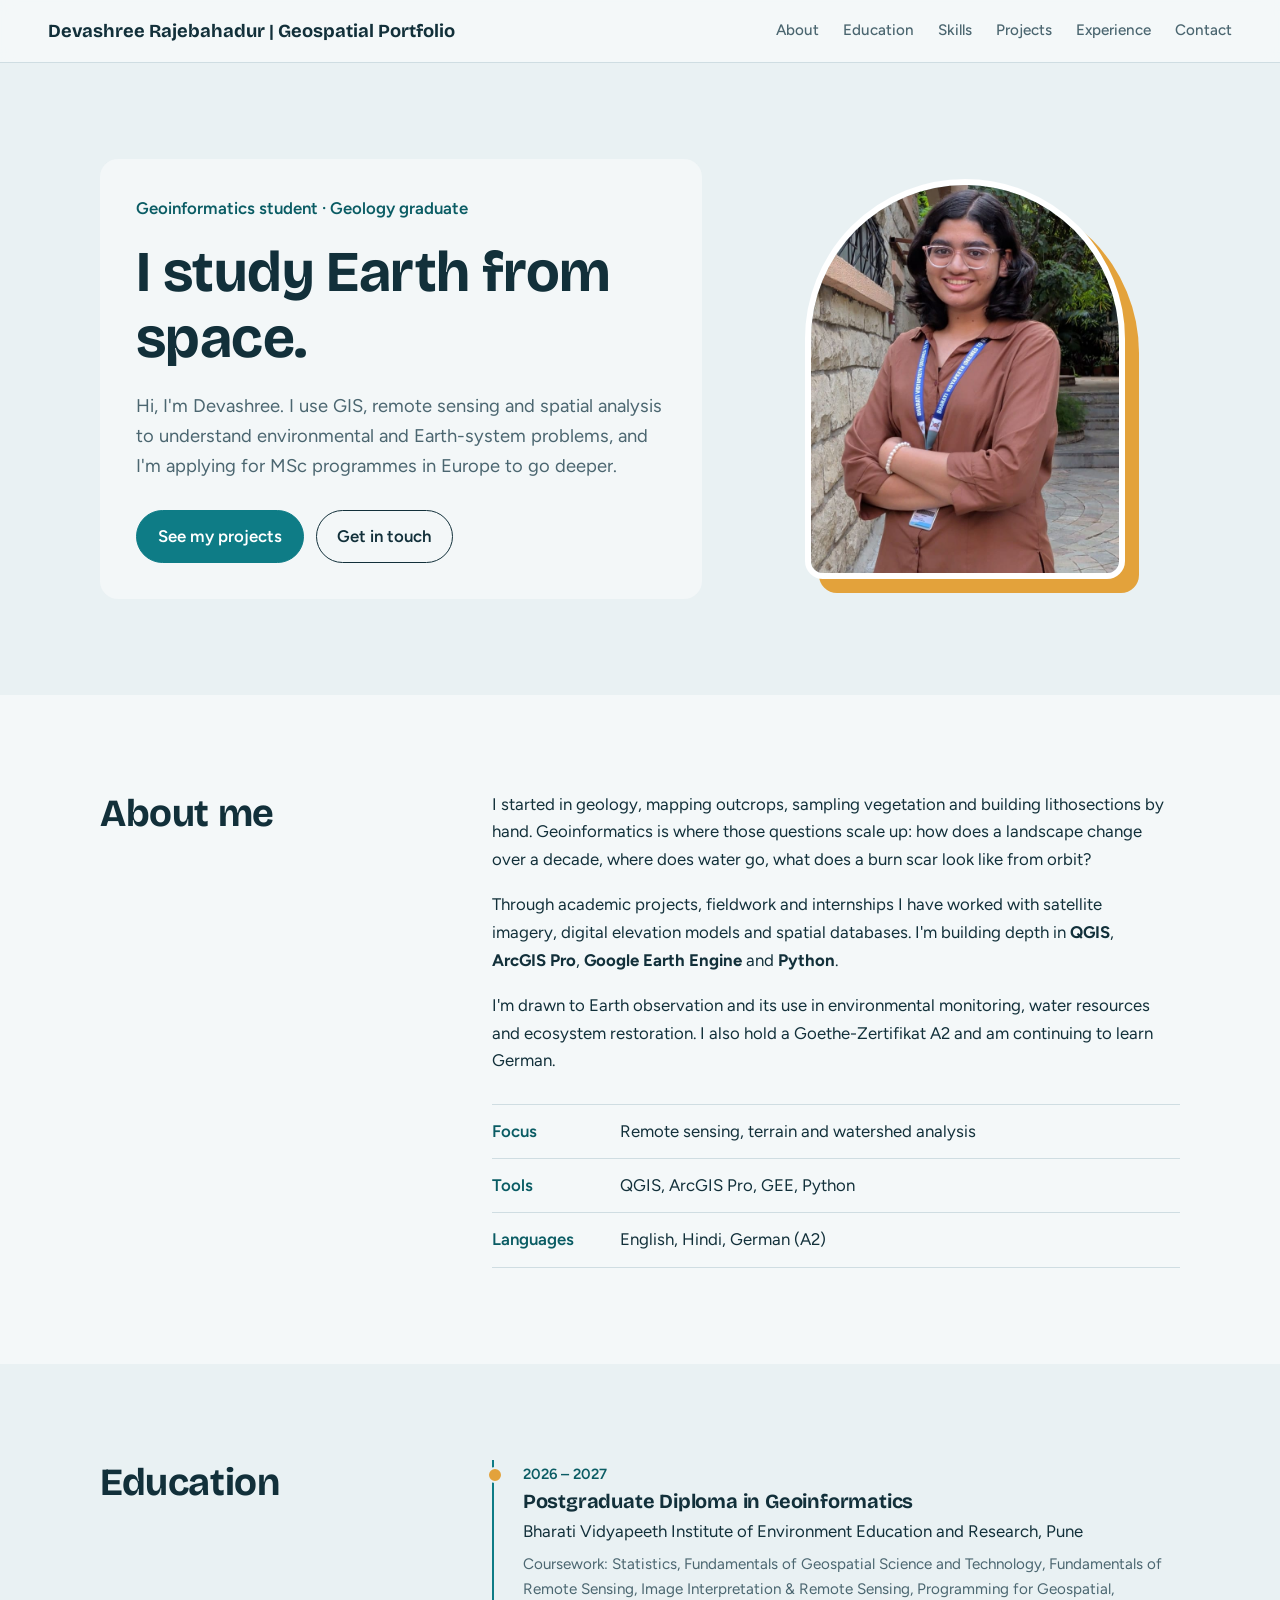
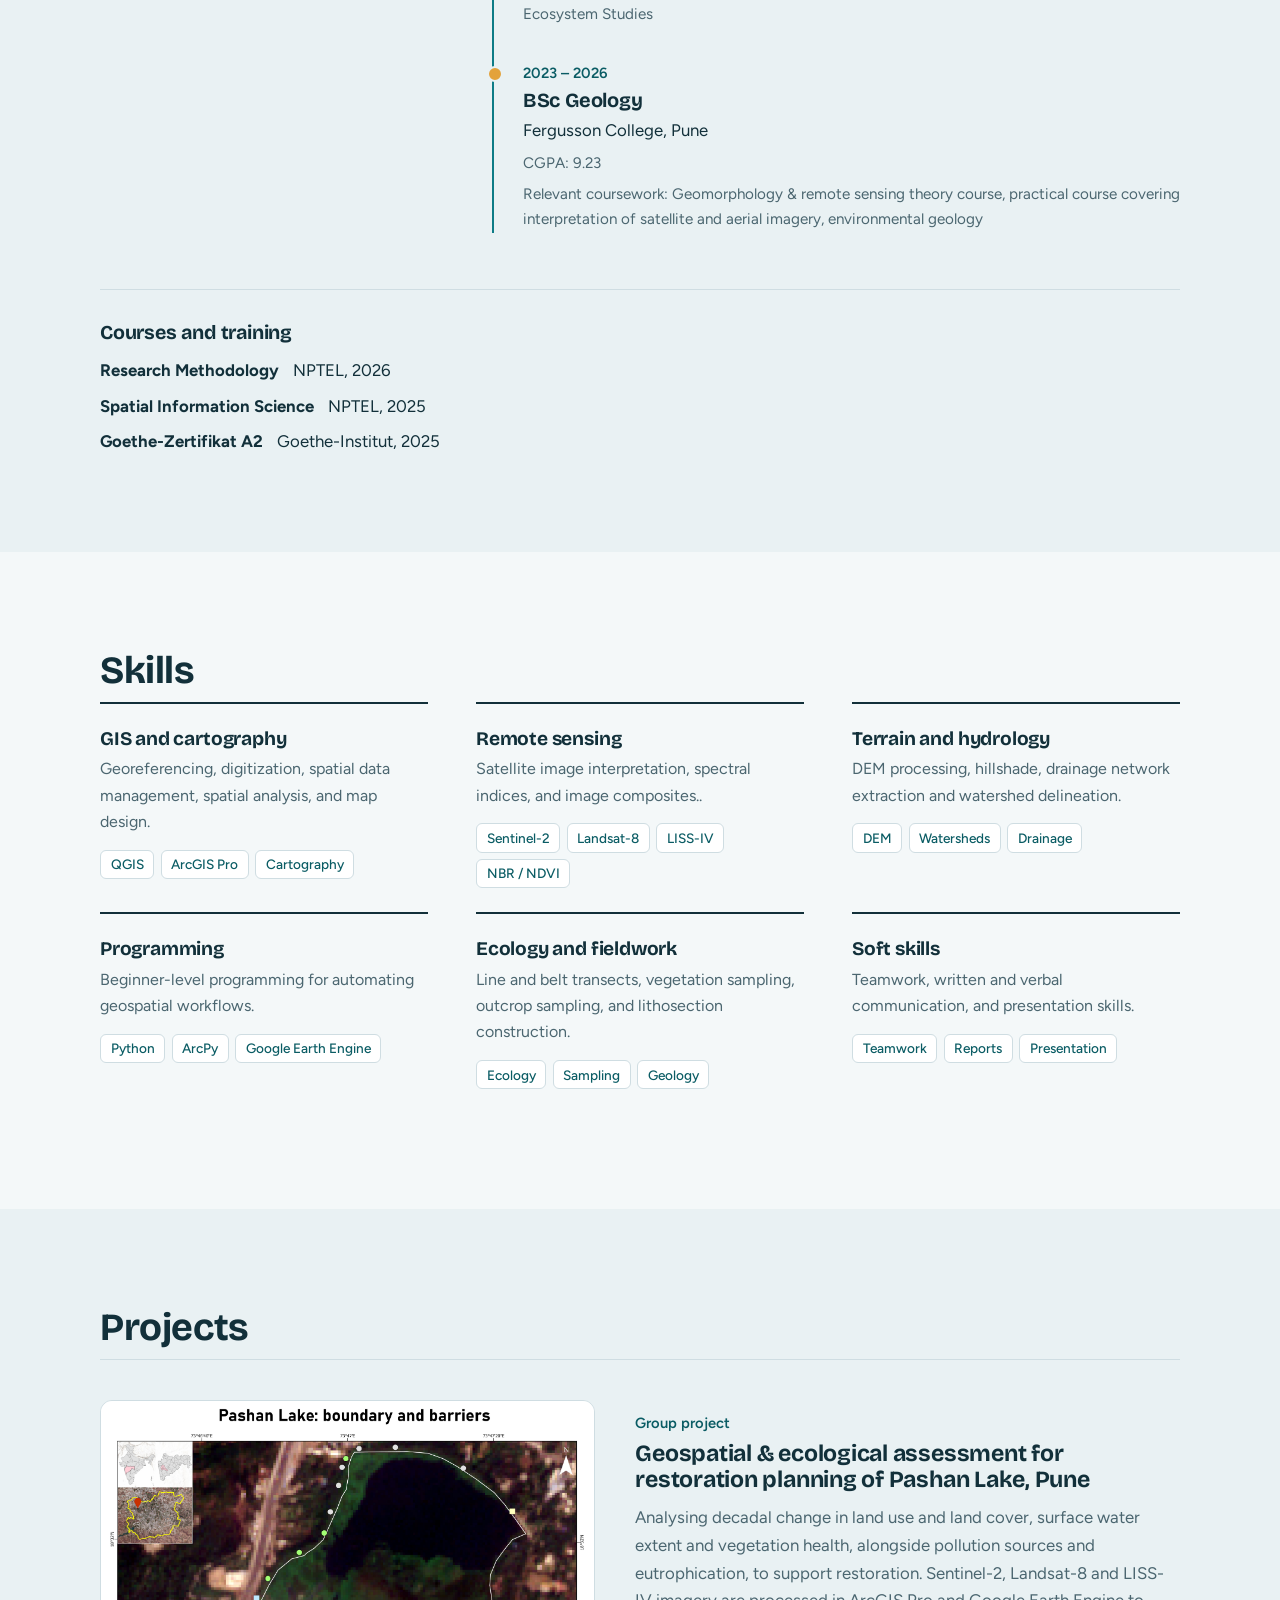
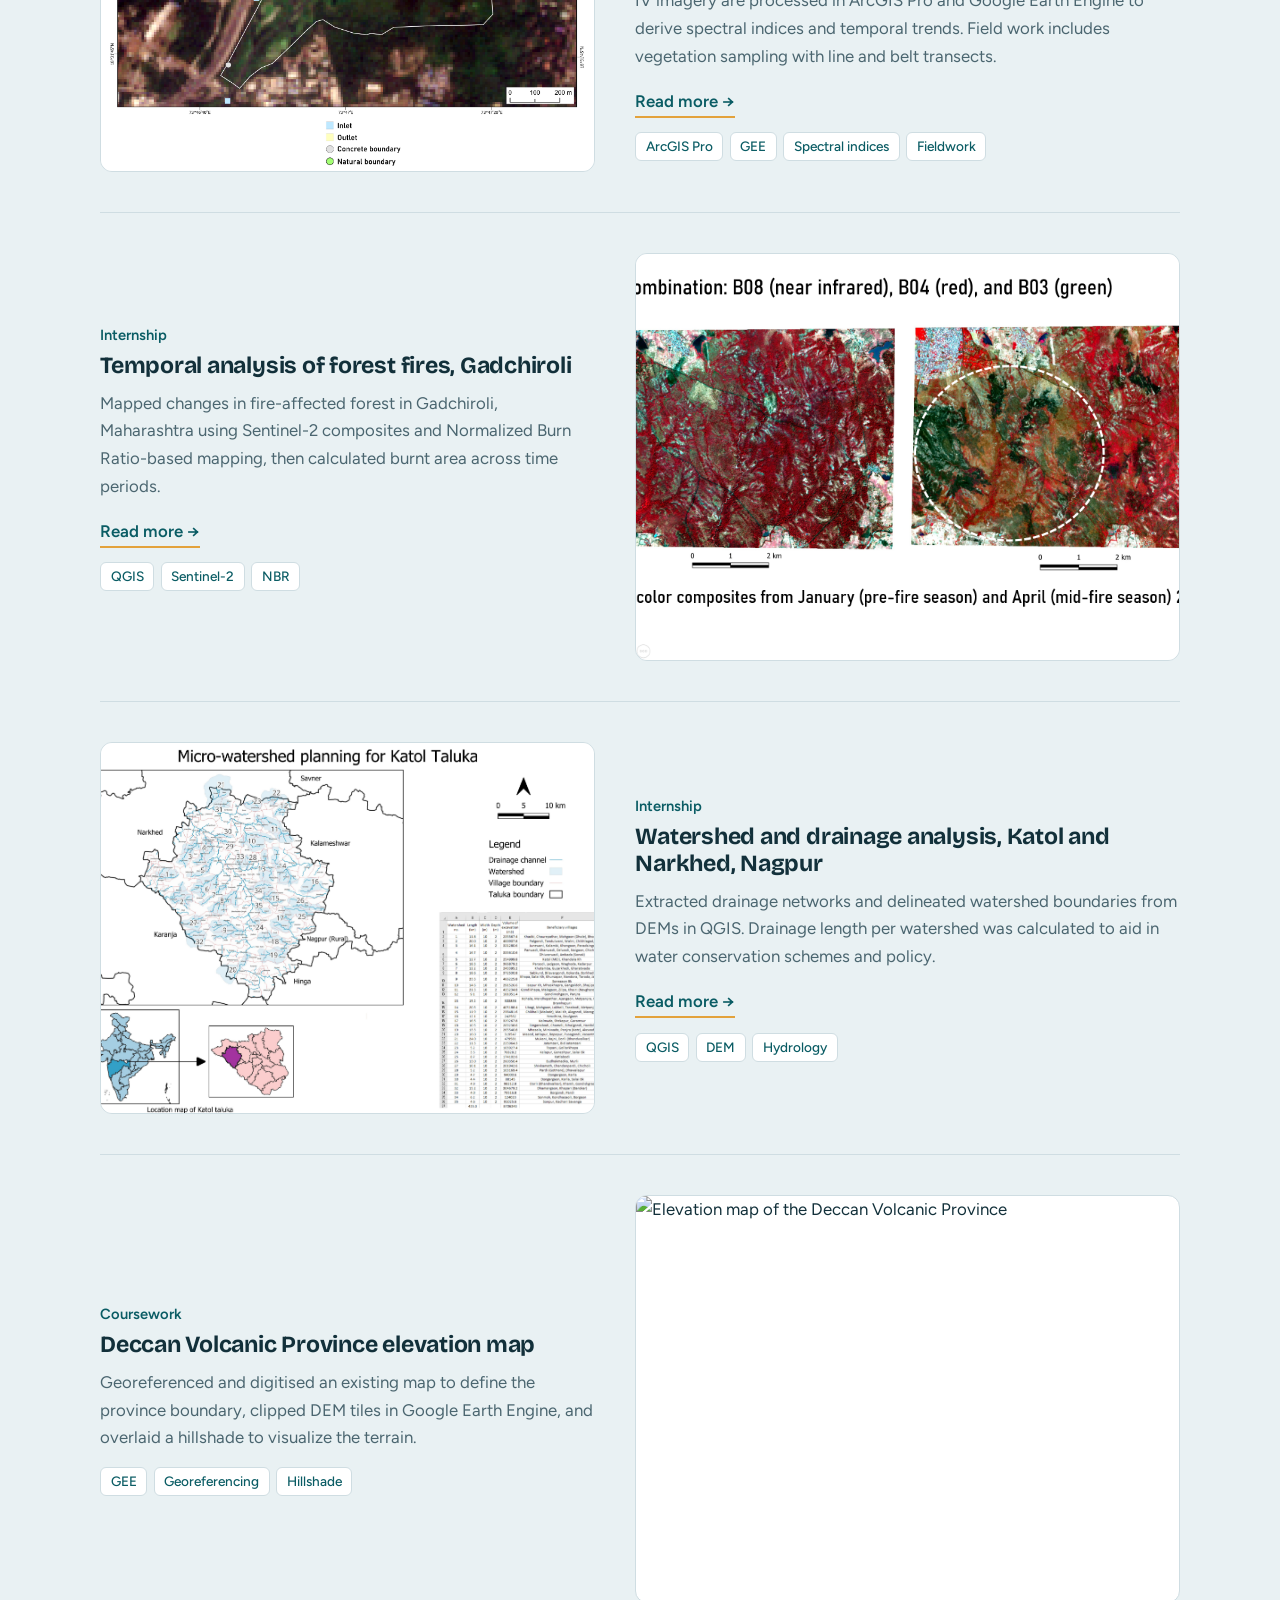
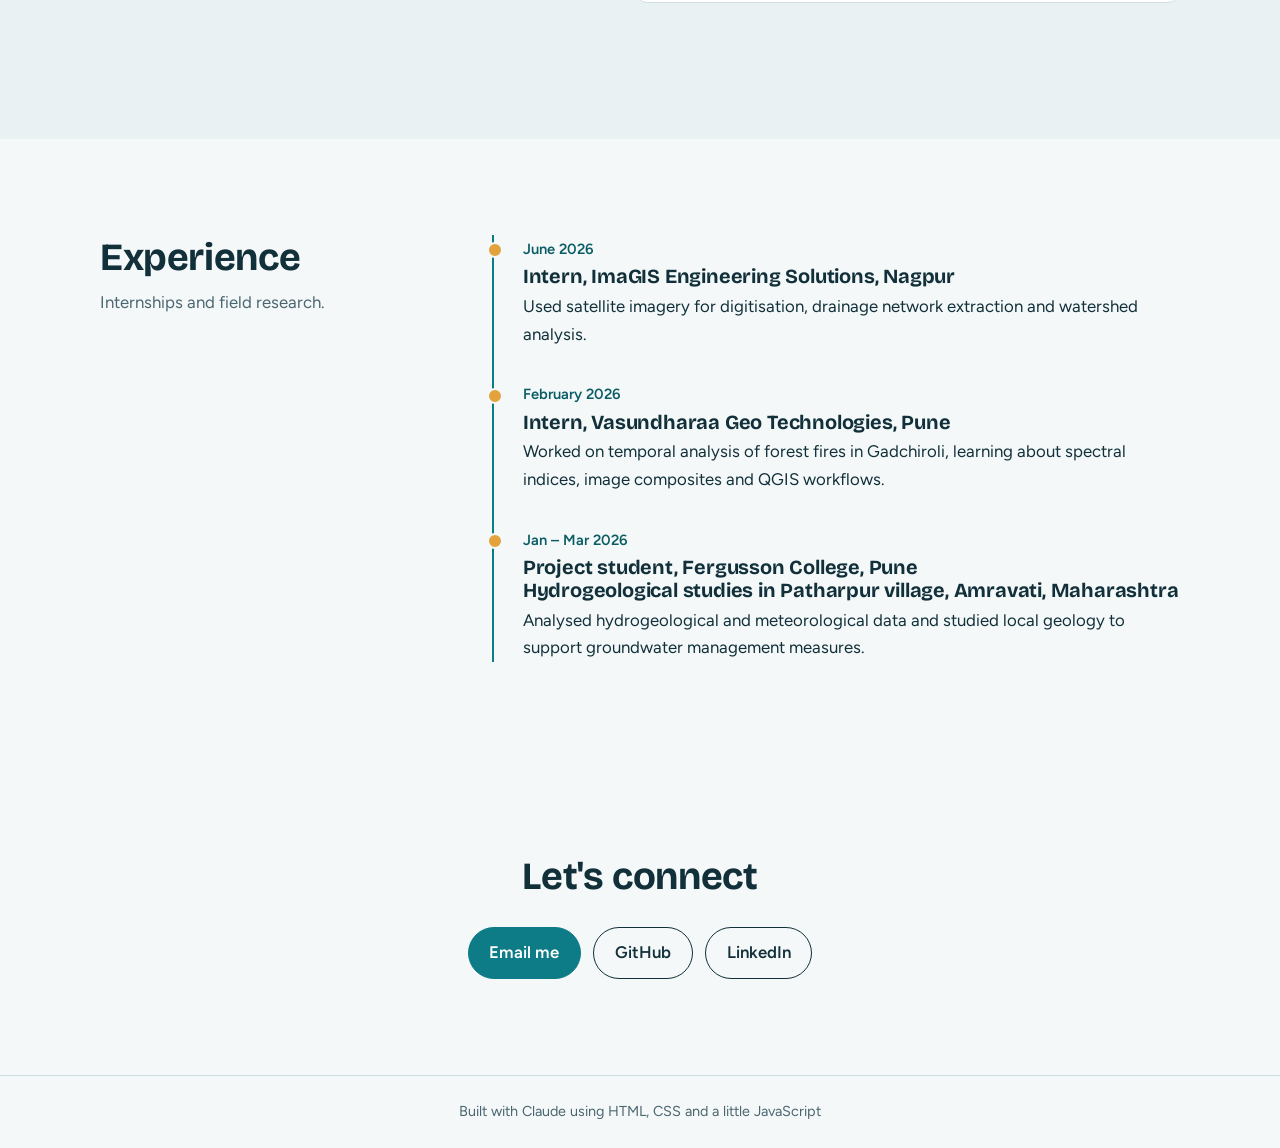
==== commit 11986c8c: "Update index.html" ====
--- a/index.html
+++ b/index.html
@@ -232,7 +232,7 @@
 </main>
 
 <footer>
-  <p><span id="year"></span> Devashree Rajebahadur · Built with Claude using HTML, CSS and a little JavaScript </p>
+  <p>Built with Claude using HTML, CSS and a little JavaScript </p>
 </footer>
 
 <script src="script.js"></script>
